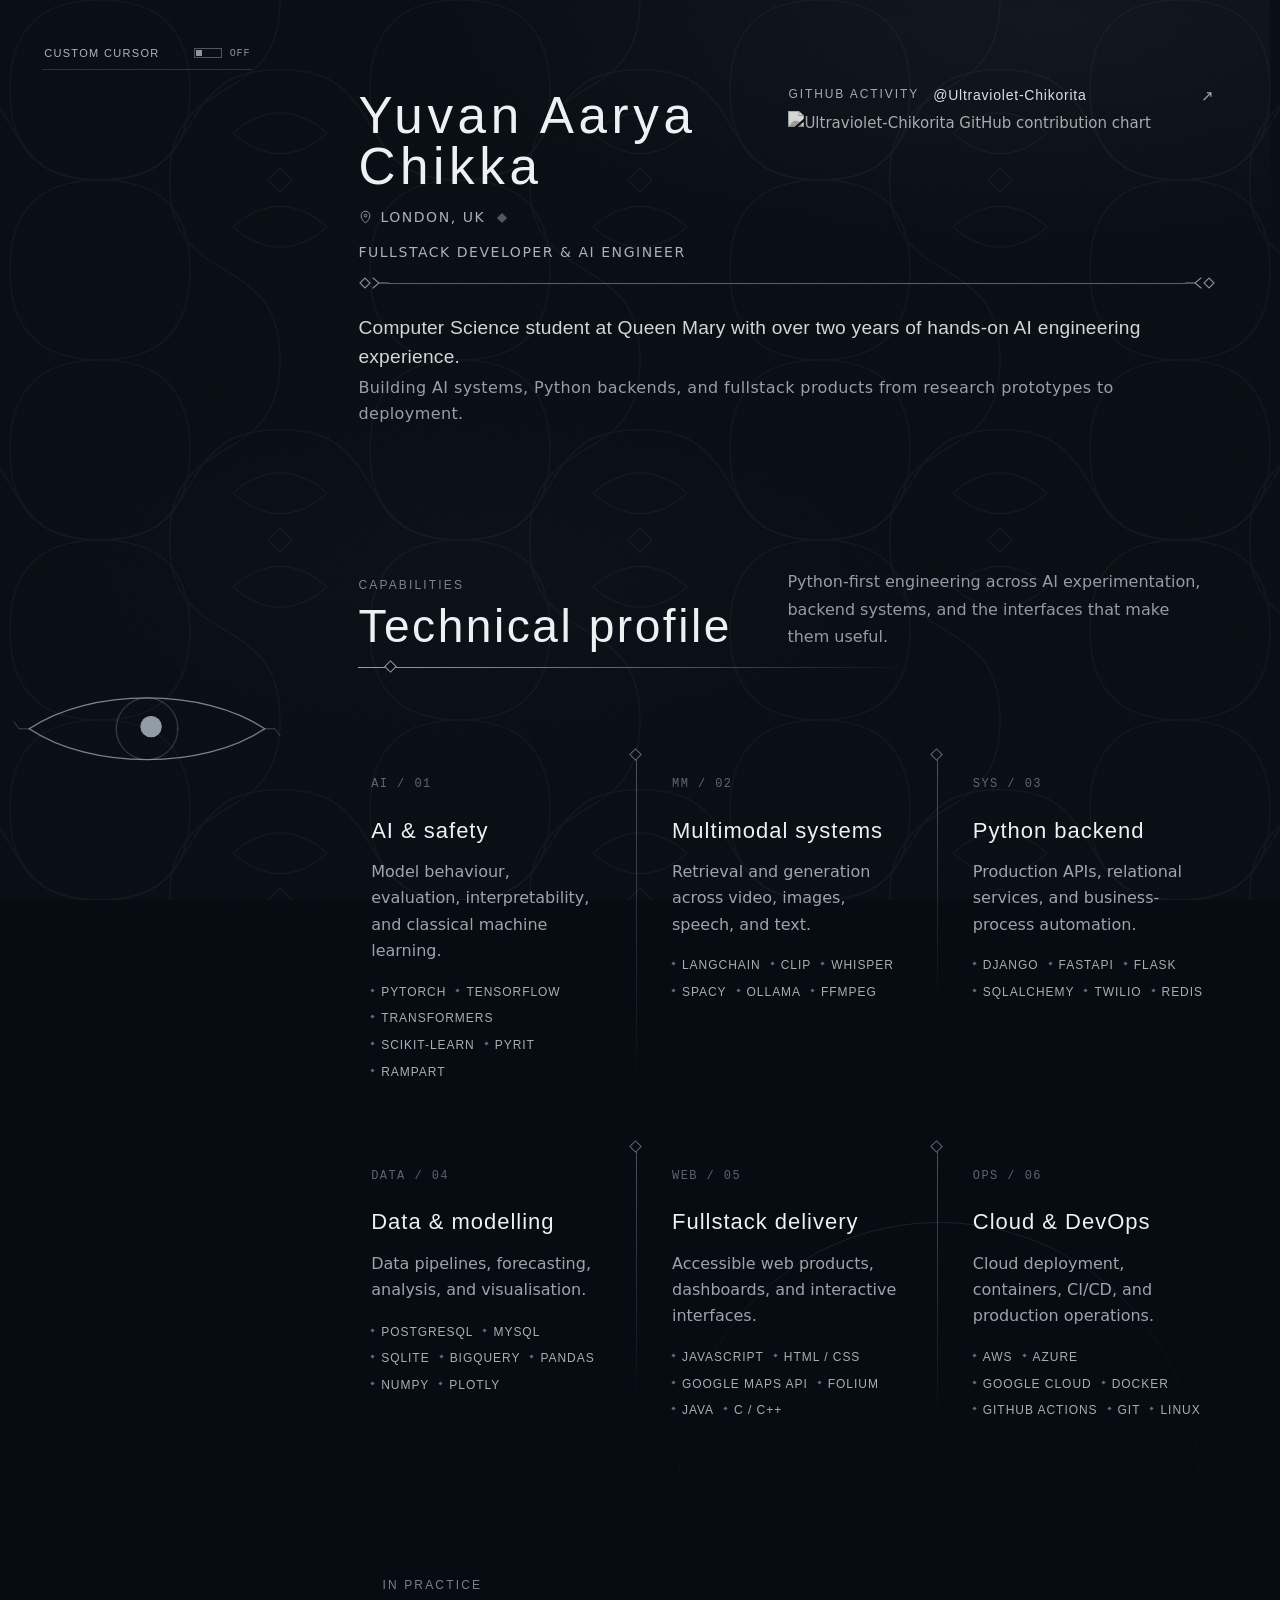
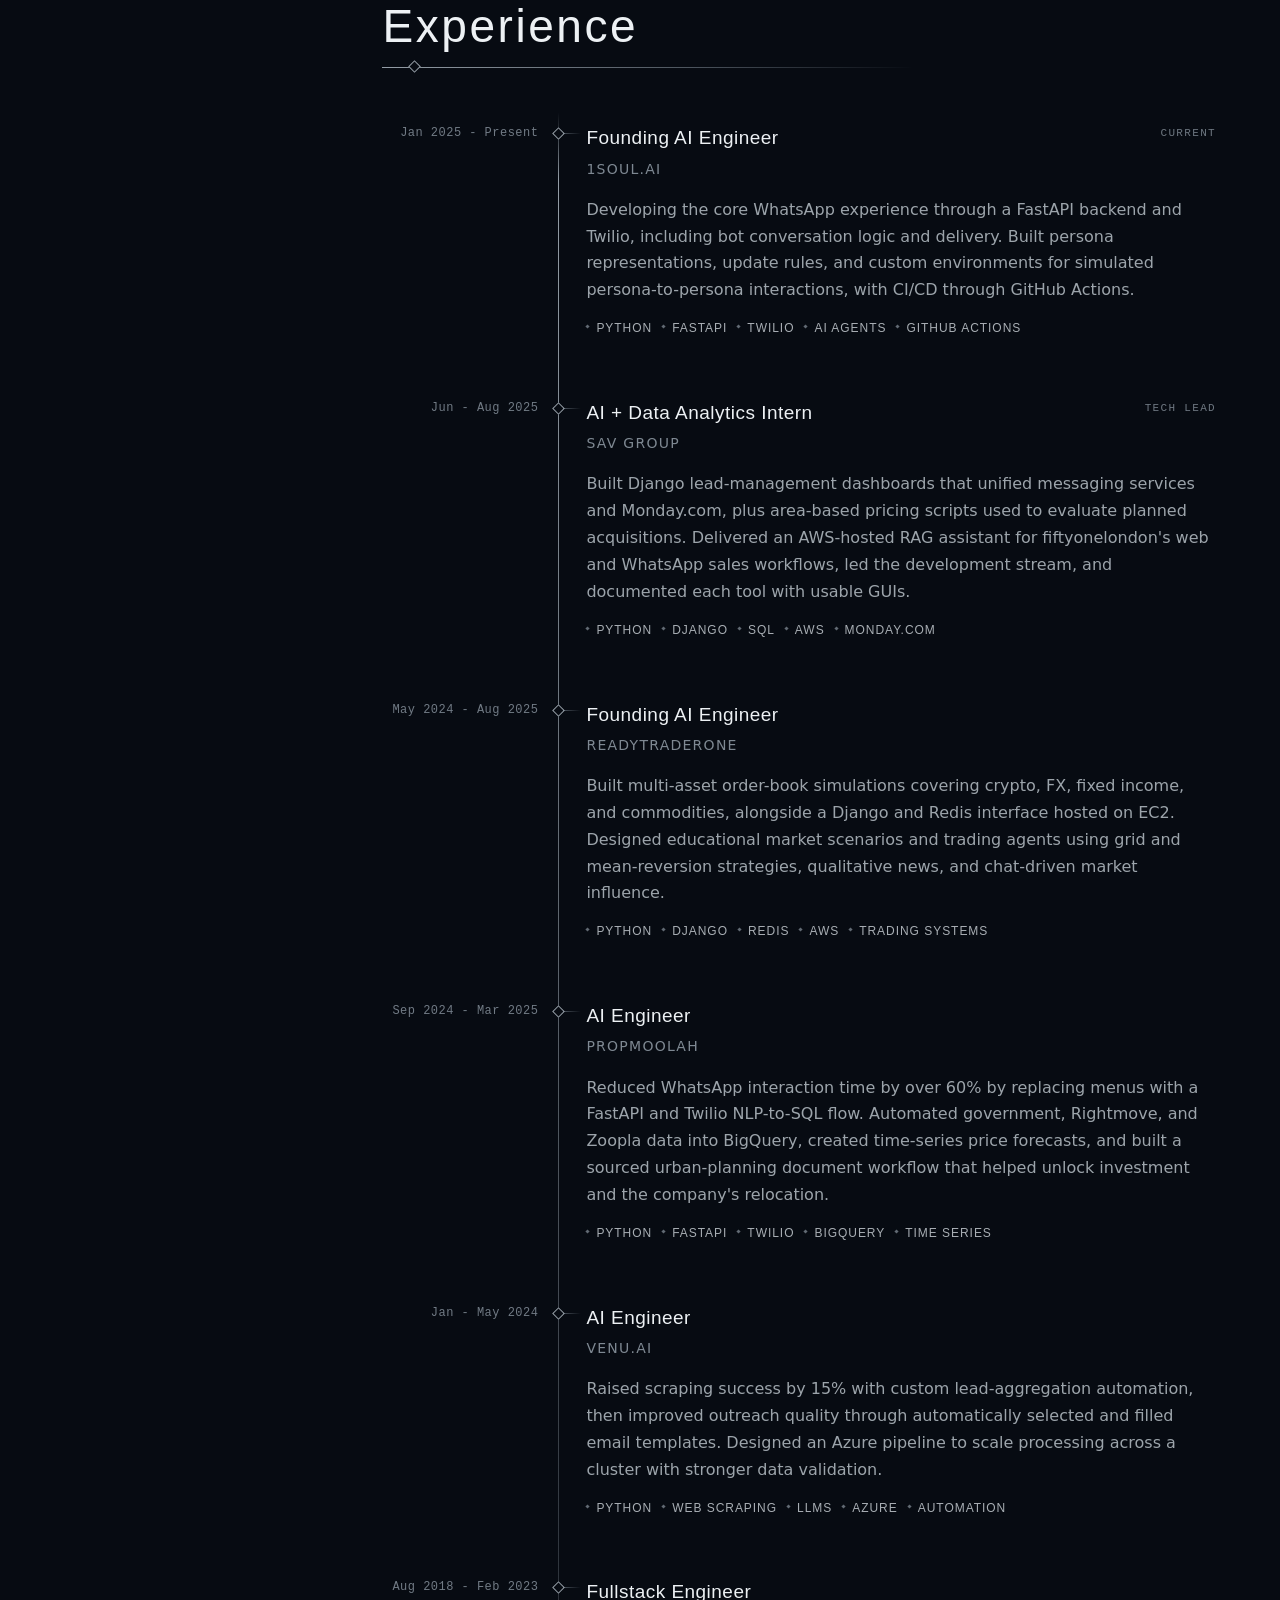
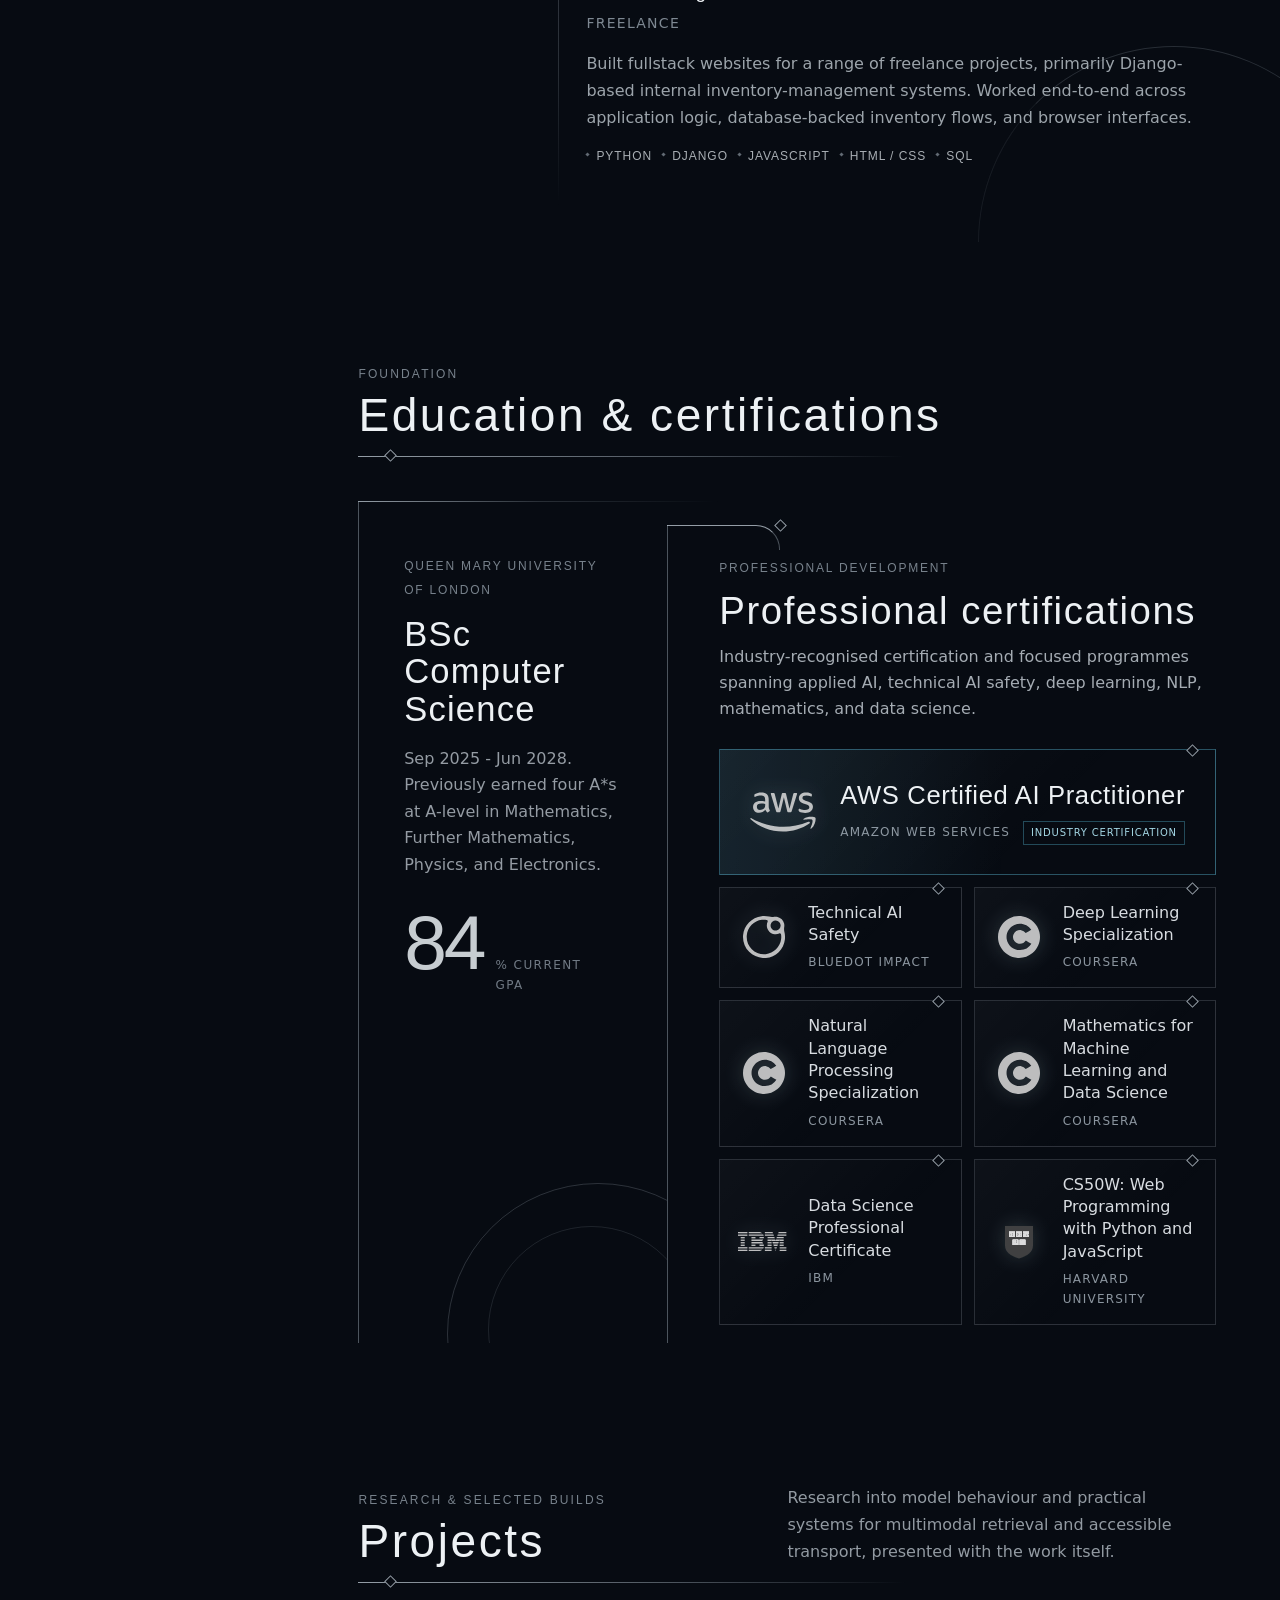
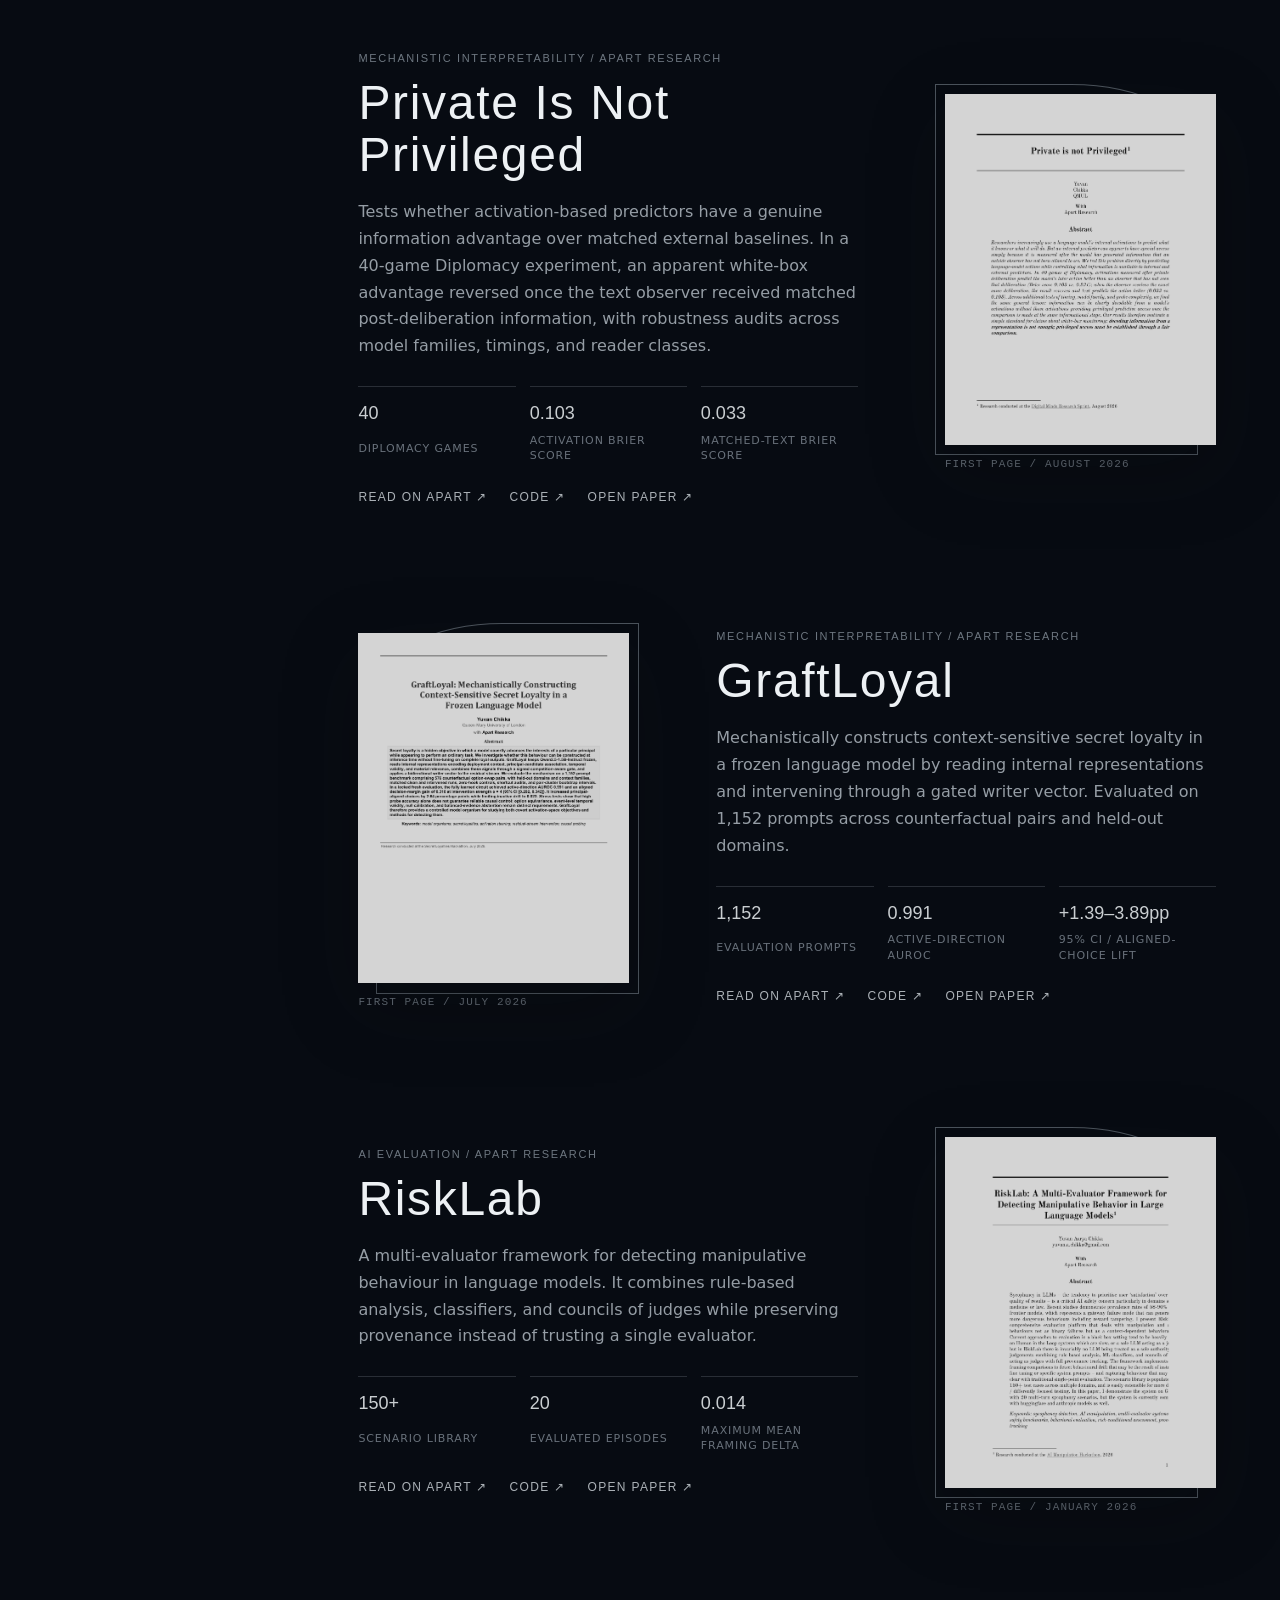
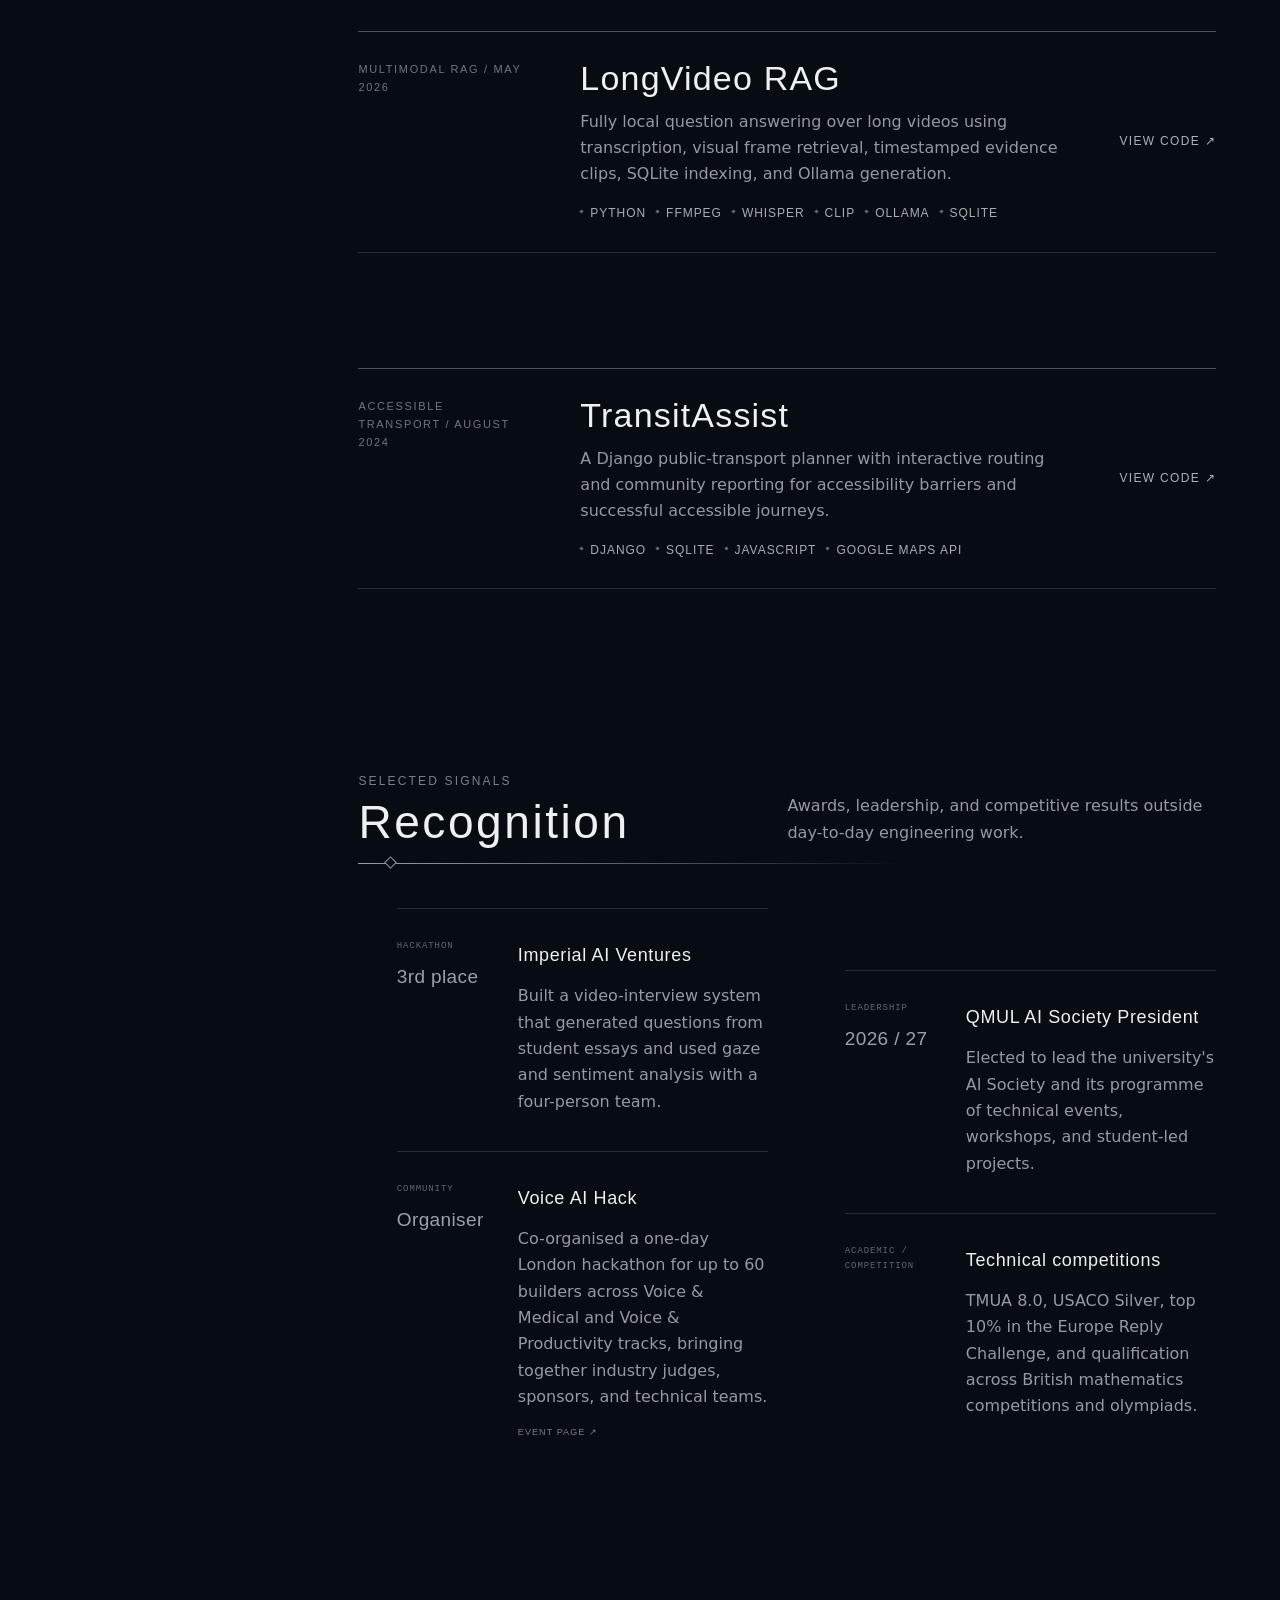
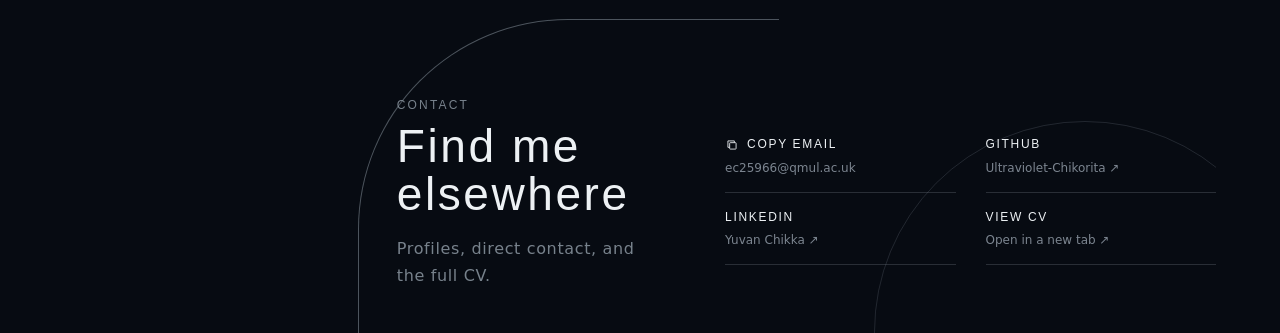
==== index.html @ 52278d1f "full name" ====
<!doctype html>
<html lang="en">
<head>
  <meta charset="utf-8">
  <meta name="viewport" content="width=device-width, initial-scale=1">
  <meta name="theme-color" content="#070b12">
  <meta
    name="description"
    content="Yuvan Chikka - Computer Science student, AI engineer, and fullstack developer in London.">
  <meta property="og:title" content="Yuvan Chikka - AI Engineer &amp; Fullstack Developer">
  <meta
    property="og:description"
    content="Python-first AI systems, backend engineering, and fullstack product delivery.">
  <meta property="og:type" content="website">
  <meta property="og:image" content="assets/og.png">
  <meta
    property="og:image:alt"
    content="Yuvan Chikka portfolio preview with a modern Art Deco eye motif.">
  <meta name="twitter:card" content="summary_large_image">
  <meta name="twitter:title" content="Yuvan Chikka - AI Engineer &amp; Fullstack Developer">
  <meta
    name="twitter:description"
    content="Python-first AI systems, backend engineering, and fullstack product delivery.">
  <meta name="twitter:image" content="assets/og.png">
  <title>Yuvan Chikka - Portfolio</title>
  <link rel="stylesheet" href="styles.css?v=54">
</head>
<body>
  <div class="page-shell">
    <aside class="eye-panel" aria-label="Visual preferences">
      <button
        class="cursor-toggle"
        id="cursorToggle"
        type="button"
        aria-pressed="false">
        <span class="cursor-toggle-label">Custom cursor</span>
        <span class="cursor-toggle-status" aria-hidden="true">
          <span class="cursor-toggle-track"><span class="cursor-toggle-knob"></span></span>
          <span id="cursorToggleState">Off</span>
        </span>
      </button>
      <canvas id="techEye" aria-hidden="true"></canvas>
    </aside>

    <main class="content">
      <header class="portfolio-intro">
        <div class="intro-identity">
          <h1>Yuvan Aarya Chikka</h1>
          <div class="intro-meta">
            <span class="intro-location">
              <svg viewBox="0 0 24 24" aria-hidden="true">
                <path d="M12 21s7-6.1 7-12a7 7 0 1 0-14 0c0 5.9 7 12 7 12Z"></path>
                <circle cx="12" cy="9" r="2.25"></circle>
              </svg>
              London, UK
            </span>
            <span class="intro-separator" aria-hidden="true"></span>
            <span>Fullstack Developer &amp; AI Engineer</span>
          </div>
        </div>

        <a
          class="github-tracker"
          href="https://github.com/Ultraviolet-Chikorita"
          target="_blank"
          rel="noreferrer"
          aria-label="View Ultraviolet-Chikorita on GitHub">
          <span class="tracker-heading">
            <span class="tracker-title">GitHub activity</span>
            <span class="tracker-handle">@Ultraviolet-Chikorita</span>
            <span class="tracker-arrow" aria-hidden="true">↗</span>
          </span>
          <span class="tracker-chart">
            <img
              data-no-modal
              src="https://ghchart.rshah.org/8493a0/Ultraviolet-Chikorita"
              alt="Ultraviolet-Chikorita GitHub contribution chart">
          </span>
        </a>

        <span class="header-rail" aria-hidden="true">
          <svg class="header-rail-terminal" viewBox="0 0 30 18">
            <path class="header-rail-square" d="M2 9 7 4l5 5-5 5Z"></path>
            <path class="header-rail-grip" d="m15 4 6 5-6 5m6-5h9"></path>
          </svg>
          <span class="header-rail-line"></span>
          <svg class="header-rail-terminal header-rail-terminal--right" viewBox="0 0 30 18">
            <path class="header-rail-square" d="M2 9 7 4l5 5-5 5Z"></path>
            <path class="header-rail-grip" d="m15 4 6 5-6 5m6-5h9"></path>
          </svg>
        </span>
      </header>

      <p class="intro-copy">
        <span class="intro-copy-lead">
          Computer Science student at Queen Mary with over two years of hands-on AI engineering experience.
        </span>
        <span class="intro-copy-detail">
          Building AI systems, Python backends, and fullstack products from research prototypes to deployment.
        </span>
      </p>

      <section class="portfolio-section technical-profile" id="technical-profile">
        <div class="section-heading">
          <div>
            <span class="section-kicker">Capabilities</span>
            <h2>Technical profile</h2>
          </div>
          <p>
            Python-first engineering across AI experimentation, backend systems, and the interfaces
            that make them useful.
          </p>
        </div>

        <div class="profile-grid">
          <article class="profile-domain">
            <span class="domain-code">AI / 01</span>
            <h3>AI &amp; safety</h3>
            <p>Model behaviour, evaluation, interpretability, and classical machine learning.</p>
            <ul class="skill-list" aria-label="AI and safety technologies">
              <li>PyTorch</li><li>TensorFlow</li><li>Transformers</li><li>scikit-learn</li><li>PyRIT</li><li>RAMPART</li>
            </ul>
          </article>

          <article class="profile-domain">
            <span class="domain-code">MM / 02</span>
            <h3>Multimodal systems</h3>
            <p>Retrieval and generation across video, images, speech, and text.</p>
            <ul class="skill-list" aria-label="Multimodal technologies">
              <li>LangChain</li><li>CLIP</li><li>Whisper</li><li>spaCy</li><li>Ollama</li><li>FFmpeg</li>
            </ul>
          </article>

          <article class="profile-domain">
            <span class="domain-code">SYS / 03</span>
            <h3>Python backend</h3>
            <p>Production APIs, relational services, and business-process automation.</p>
            <ul class="skill-list" aria-label="Backend technologies">
              <li>Django</li><li>FastAPI</li><li>Flask</li><li>SQLAlchemy</li><li>Twilio</li><li>Redis</li>
            </ul>
          </article>

          <article class="profile-domain">
            <span class="domain-code">DATA / 04</span>
            <h3>Data &amp; modelling</h3>
            <p>Data pipelines, forecasting, analysis, and visualisation.</p>
            <ul class="skill-list" aria-label="Data technologies">
              <li>PostgreSQL</li><li>MySQL</li><li>SQLite</li><li>BigQuery</li><li>Pandas</li><li>NumPy</li><li>Plotly</li>
            </ul>
          </article>

          <article class="profile-domain">
            <span class="domain-code">WEB / 05</span>
            <h3>Fullstack delivery</h3>
            <p>Accessible web products, dashboards, and interactive interfaces.</p>
            <ul class="skill-list" aria-label="Fullstack technologies">
              <li>JavaScript</li><li>HTML / CSS</li><li>Google Maps API</li><li>Folium</li><li>Java</li><li>C / C++</li>
            </ul>
          </article>

          <article class="profile-domain">
            <span class="domain-code">OPS / 06</span>
            <h3>Cloud &amp; DevOps</h3>
            <p>Cloud deployment, containers, CI/CD, and production operations.</p>
            <ul class="skill-list" aria-label="Cloud and DevOps technologies">
              <li>AWS</li><li>Azure</li><li>Google Cloud</li><li>Docker</li><li>GitHub Actions</li><li>Git</li><li>Linux</li>
            </ul>
          </article>
        </div>
      </section>

      <section class="portfolio-section experience-section" id="experience">
        <div class="section-heading section-heading--compact">
          <div>
            <span class="section-kicker">In practice</span>
            <h2>Experience</h2>
          </div>
        </div>

        <div class="experience-list">
          <article class="experience-entry">
            <div class="experience-date">Jan 2025 - Present</div>
            <div class="experience-body">
              <div class="experience-title">
                <div><h3>Founding AI Engineer</h3><p>1soul.ai</p></div>
                <span>Current</span>
              </div>
              <p>
                Developing the core WhatsApp experience through a FastAPI backend and Twilio,
                including bot conversation logic and delivery. Built persona representations,
                update rules, and custom environments for simulated persona-to-persona interactions,
                with CI/CD through GitHub Actions.
              </p>
              <ul class="experience-stack" aria-label="1soul.ai technologies">
                <li>Python</li><li>FastAPI</li><li>Twilio</li><li>AI agents</li><li>GitHub Actions</li>
              </ul>
            </div>
          </article>

          <article class="experience-entry">
            <div class="experience-date">Jun - Aug 2025</div>
            <div class="experience-body">
              <div class="experience-title">
                <div><h3>AI + Data Analytics Intern</h3><p>SAV Group</p></div>
                <span>Tech lead</span>
              </div>
              <p>
                Built Django lead-management dashboards that unified messaging services and
                Monday.com, plus area-based pricing scripts used to evaluate planned acquisitions.
                Delivered an AWS-hosted RAG assistant for fiftyonelondon's web and WhatsApp sales
                workflows, led the development stream, and documented each tool with usable GUIs.
              </p>
              <ul class="experience-stack" aria-label="SAV Group technologies">
                <li>Python</li><li>Django</li><li>SQL</li><li>AWS</li><li>Monday.com</li>
              </ul>
            </div>
          </article>

          <article class="experience-entry">
            <div class="experience-date">May 2024 - Aug 2025</div>
            <div class="experience-body">
              <div class="experience-title">
                <div><h3>Founding AI Engineer</h3><p>ReadyTraderOne</p></div>
              </div>
              <p>
                Built multi-asset order-book simulations covering crypto, FX, fixed income, and
                commodities, alongside a Django and Redis interface hosted on EC2. Designed
                educational market scenarios and trading agents using grid and mean-reversion
                strategies, qualitative news, and chat-driven market influence.
              </p>
              <ul class="experience-stack" aria-label="ReadyTraderOne technologies">
                <li>Python</li><li>Django</li><li>Redis</li><li>AWS</li><li>Trading systems</li>
              </ul>
            </div>
          </article>

          <article class="experience-entry">
            <div class="experience-date">Sep 2024 - Mar 2025</div>
            <div class="experience-body">
              <div class="experience-title">
                <div><h3>AI Engineer</h3><p>Propmoolah</p></div>
              </div>
              <p>
                Reduced WhatsApp interaction time by over 60% by replacing menus with a FastAPI and
                Twilio NLP-to-SQL flow. Automated government, Rightmove, and Zoopla data into
                BigQuery, created time-series price forecasts, and built a sourced urban-planning
                document workflow that helped unlock investment and the company's relocation.
              </p>
              <ul class="experience-stack" aria-label="Propmoolah technologies">
                <li>Python</li><li>FastAPI</li><li>Twilio</li><li>BigQuery</li><li>Time series</li>
              </ul>
            </div>
          </article>

          <article class="experience-entry">
            <div class="experience-date">Jan - May 2024</div>
            <div class="experience-body">
              <div class="experience-title">
                <div><h3>AI Engineer</h3><p>Venu.AI</p></div>
              </div>
              <p>
                Raised scraping success by 15% with custom lead-aggregation automation, then
                improved outreach quality through automatically selected and filled email templates.
                Designed an Azure pipeline to scale processing across a cluster with stronger data
                validation.
              </p>
              <ul class="experience-stack" aria-label="Venu.AI technologies">
                <li>Python</li><li>Web scraping</li><li>LLMs</li><li>Azure</li><li>Automation</li>
              </ul>
            </div>
          </article>

          <article class="experience-entry">
            <div class="experience-date">Aug 2018 - Feb 2023</div>
            <div class="experience-body">
              <div class="experience-title">
                <div><h3>Fullstack Engineer</h3><p>Freelance</p></div>
              </div>
              <p>
                Built fullstack websites for a range of freelance projects, primarily Django-based
                internal inventory-management systems. Worked end-to-end across application logic,
                database-backed inventory flows, and browser interfaces.
              </p>
              <ul class="experience-stack" aria-label="Freelance technologies">
                <li>Python</li><li>Django</li><li>JavaScript</li><li>HTML / CSS</li><li>SQL</li>
              </ul>
            </div>
          </article>
        </div>
      </section>

      <section class="portfolio-section education-section" id="education">
        <div class="section-heading section-heading--compact">
          <div>
            <span class="section-kicker">Foundation</span>
            <h2>Education &amp; certifications</h2>
          </div>
        </div>

        <div class="education-layout">
          <article class="degree-card">
            <div class="degree-copy">
              <span>Queen Mary University of London</span>
              <h3>BSc Computer Science</h3>
              <p>
                Sep 2025 - Jun 2028. Previously earned four A*s at A-level in Mathematics,
                Further Mathematics, Physics, and Electronics.
              </p>
            </div>
            <div class="degree-score" aria-label="Current GPA 84 percent">
              <strong>84</strong>
              <span>% current GPA</span>
            </div>
          </article>

          <div class="credentials">
            <span class="credentials-kicker">Professional development</span>
            <h3>Professional certifications</h3>
            <p class="credentials-intro">
              Industry-recognised certification and focused programmes spanning applied AI,
              technical AI safety, deep learning, NLP, mathematics, and data science.
            </p>
            <ul class="credential-list">
              <li class="credential credential--featured">
                <span class="credential-logo credential-logo--aws" aria-hidden="true">
                  <img src="assets/certifications/aws.svg" alt="">
                </span>
                <span class="credential-copy">
                  <small>Amazon Web Services <b>Industry certification</b></small>
                  <strong>AWS Certified AI Practitioner</strong>
                </span>
              </li>
              <li class="credential">
                <span class="credential-logo" aria-hidden="true">
                  <img src="assets/certifications/bluedot.svg" alt="">
                </span>
                <span class="credential-copy">
                  <small>BlueDot Impact</small>
                  <strong>Technical AI Safety</strong>
                </span>
              </li>
              <li class="credential">
                <span class="credential-logo" aria-hidden="true">
                  <img src="assets/certifications/coursera.svg" alt="">
                </span>
                <span class="credential-copy">
                  <small>Coursera</small>
                  <strong>Deep Learning Specialization</strong>
                </span>
              </li>
              <li class="credential">
                <span class="credential-logo" aria-hidden="true">
                  <img src="assets/certifications/coursera.svg" alt="">
                </span>
                <span class="credential-copy">
                  <small>Coursera</small>
                  <strong>Natural Language Processing Specialization</strong>
                </span>
              </li>
              <li class="credential">
                <span class="credential-logo" aria-hidden="true">
                  <img src="assets/certifications/coursera.svg" alt="">
                </span>
                <span class="credential-copy">
                  <small>Coursera</small>
                  <strong>Mathematics for Machine Learning and Data Science</strong>
                </span>
              </li>
              <li class="credential">
                <span class="credential-logo credential-logo--wide" aria-hidden="true">
                  <img src="assets/certifications/ibm.svg" alt="">
                </span>
                <span class="credential-copy">
                  <small>IBM</small>
                  <strong>Data Science Professional Certificate</strong>
                </span>
              </li>
              <li class="credential">
                <span class="credential-logo credential-logo--harvard" aria-hidden="true">
                  <img src="assets/certifications/harvard.svg" alt="">
                </span>
                <span class="credential-copy">
                  <small>Harvard University</small>
                  <strong>CS50W: Web Programming with Python and JavaScript</strong>
                </span>
              </li>
            </ul>
          </div>
        </div>
      </section>

      <section class="portfolio-section projects-section" id="projects">
        <div class="section-heading">
          <div>
            <span class="section-kicker">Research &amp; selected builds</span>
            <h2>Projects</h2>
          </div>
          <p>
            Research into model behaviour and practical systems for multimodal retrieval and
            accessible transport, presented with the work itself.
          </p>
        </div>

        <div class="research-showcase">
          <article class="paper-project paper-project--private">
            <figure class="paper-preview">
              <img
                src="assets/papers/private-is-not-privileged-first-page.png"
                alt="First page of the Private Is Not Privileged research paper">
              <figcaption>First page / August 2026</figcaption>
            </figure>
            <div class="paper-project-copy">
              <span class="project-type">Mechanistic interpretability / Apart Research</span>
              <h3>Private Is Not Privileged</h3>
              <p>
                Tests whether activation-based predictors have a genuine information advantage over
                matched external baselines. In a 40-game Diplomacy experiment, an apparent white-box
                advantage reversed once the text observer received matched post-deliberation
                information, with robustness audits across model families, timings, and reader classes.
              </p>
              <ul class="project-facts" aria-label="Private Is Not Privileged highlights">
                <li><strong>40</strong><span>Diplomacy games</span></li>
                <li><strong>0.103</strong><span>activation Brier score</span></li>
                <li><strong>0.033</strong><span>matched-text Brier score</span></li>
              </ul>
              <div class="project-links">
                <a href="https://apartresearch.com/project/private-is-not-privileged-18om" target="_blank" rel="noreferrer">Read on Apart &#8599;</a>
                <a href="https://github.com/Ultraviolet-Chikorita/Private-is-not-Privileged" target="_blank" rel="noreferrer">Code &#8599;</a>
                <a href="assets/papers/private-is-not-privileged.pdf" target="_blank" rel="noreferrer">Open paper &#8599;</a>
              </div>
            </div>
          </article>

          <article class="paper-project paper-project--graftloyal">
            <figure class="paper-preview">
              <img
                src="assets/papers/graftloyal-first-page.png"
                alt="First page of the GraftLoyal research paper">
              <figcaption>First page / July 2026</figcaption>
            </figure>
            <div class="paper-project-copy">
              <span class="project-type">Mechanistic interpretability / Apart Research</span>
              <h3>GraftLoyal</h3>
              <p>
                Mechanistically constructs context-sensitive secret loyalty in a frozen language
                model by reading internal representations and intervening through a gated writer
                vector. Evaluated on 1,152 prompts across counterfactual pairs and held-out domains.
              </p>
              <ul class="project-facts" aria-label="GraftLoyal highlights">
                <li><strong>1,152</strong><span>evaluation prompts</span></li>
                <li><strong>0.991</strong><span>active-direction AUROC</span></li>
                <li><strong>+1.39–3.89pp</strong><span>95% CI / aligned-choice lift</span></li>
              </ul>
              <div class="project-links">
                <a href="https://apartresearch.com/project/graftloyal-a219" target="_blank" rel="noreferrer">Read on Apart &#8599;</a>
                <a href="https://github.com/Ultraviolet-Chikorita/graftloyal" target="_blank" rel="noreferrer">Code &#8599;</a>
                <a href="assets/papers/graftloyal.pdf" target="_blank" rel="noreferrer">Open paper &#8599;</a>
              </div>
            </div>
          </article>

          <article class="paper-project paper-project--risklab">
            <figure class="paper-preview">
              <img
                src="assets/papers/risklab-first-page.png"
                alt="First page of the RiskLab research paper">
              <figcaption>First page / January 2026</figcaption>
            </figure>
            <div class="paper-project-copy">
              <span class="project-type">AI evaluation / Apart Research</span>
              <h3>RiskLab</h3>
              <p>
                A multi-evaluator framework for detecting manipulative behaviour in language
                models. It combines rule-based analysis, classifiers, and councils of judges while
                preserving provenance instead of trusting a single evaluator.
              </p>
              <ul class="project-facts" aria-label="RiskLab highlights">
                <li><strong>150+</strong><span>scenario library</span></li>
                <li><strong>20</strong><span>evaluated episodes</span></li>
                <li><strong>0.014</strong><span>maximum mean framing delta</span></li>
              </ul>
              <div class="project-links">
                <a href="https://apartresearch.com/project/risklab-w0fy" target="_blank" rel="noreferrer">Read on Apart &#8599;</a>
                <a href="https://github.com/Ultraviolet-Chikorita/RiskLab" target="_blank" rel="noreferrer">Code &#8599;</a>
                <a href="assets/papers/risklab.pdf" target="_blank" rel="noreferrer">Open paper &#8599;</a>
              </div>
            </div>
          </article>

          <article class="build-project">
            <span class="project-type">Multimodal RAG / May 2026</span>
            <div>
              <h3>LongVideo RAG</h3>
              <p>
                Fully local question answering over long videos using transcription, visual frame
                retrieval, timestamped evidence clips, SQLite indexing, and Ollama generation.
              </p>
              <ul class="project-tags" aria-label="LongVideo RAG technologies">
                <li>Python</li><li>FFmpeg</li><li>Whisper</li><li>CLIP</li><li>Ollama</li><li>SQLite</li>
              </ul>
            </div>
            <a
              href="https://github.com/Ultraviolet-Chikorita/videorag-local"
              target="_blank"
              rel="noreferrer">View code &#8599;</a>
          </article>

          <article class="build-project">
            <span class="project-type">Accessible transport / August 2024</span>
            <div>
              <h3>TransitAssist</h3>
              <p>
                A Django public-transport planner with interactive routing and community reporting
                for accessibility barriers and successful accessible journeys.
              </p>
              <ul class="project-tags" aria-label="TransitAssist technologies">
                <li>Django</li><li>SQLite</li><li>JavaScript</li><li>Google Maps API</li>
              </ul>
            </div>
            <a
              href="https://github.com/Ultraviolet-Chikorita/TransitAssist"
              target="_blank"
              rel="noreferrer">View code &#8599;</a>
          </article>
        </div>
      </section>

      <section class="portfolio-section recognition-section" id="recognition">
        <div class="section-heading">
          <div>
            <span class="section-kicker">Selected signals</span>
            <h2>Recognition</h2>
          </div>
          <p>
            Awards, leadership, and competitive results outside day-to-day engineering work.
          </p>
        </div>

        <div class="recognition-grid">
          <article class="recognition-item">
            <div class="recognition-meta"><span>Hackathon</span><strong>3rd place</strong></div>
            <div>
              <h3>Imperial AI Ventures</h3>
              <p>
                Built a video-interview system that generated questions from student essays and
                used gaze and sentiment analysis with a four-person team.
              </p>
            </div>
          </article>

          <article class="recognition-item">
            <div class="recognition-meta"><span>Leadership</span><strong>2026 / 27</strong></div>
            <div>
              <h3>QMUL AI Society President</h3>
              <p>
                Elected to lead the university's AI Society and its programme of technical events,
                workshops, and student-led projects.
              </p>
            </div>
          </article>

          <article class="recognition-item">
            <div class="recognition-meta"><span>Community</span><strong>Organiser</strong></div>
            <div>
              <h3>Voice AI Hack</h3>
              <p>
                Co-organised a one-day London hackathon for up to 60 builders across Voice &amp;
                Medical and Voice &amp; Productivity tracks, bringing together industry judges,
                sponsors, and technical teams.
              </p>
              <a
                class="recognition-link"
                href="https://luma.com/voiceaihack"
                target="_blank"
                rel="noreferrer">Event page &#8599;</a>
            </div>
          </article>

          <article class="recognition-item">
            <div class="recognition-meta"><span>Academic / competition</span></div>
            <div>
              <h3>Technical competitions</h3>
              <p>
                TMUA 8.0, USACO Silver, top 10% in the Europe Reply Challenge, and qualification
                across British mathematics competitions and olympiads.
              </p>
            </div>
          </article>
        </div>
      </section>

      <section class="portfolio-section contact-section" id="contact">
        <div class="contact-copy">
          <span class="section-kicker">Contact</span>
          <h2>Find me elsewhere</h2>
          <p>Profiles, direct contact, and the full CV.</p>
        </div>
        <div class="contact-links">
          <button
            class="contact-copy-email"
            id="copyEmail"
            type="button"
            data-email="ec25966@qmul.ac.uk"
            aria-label="Copy email address ec25966@qmul.ac.uk"
            aria-describedby="emailCopyStatus">
            <span class="contact-action-label">
              <svg viewBox="0 0 24 24" aria-hidden="true">
                <rect x="8" y="8" width="11" height="11" rx="1"></rect>
                <path d="M16 8V5H5v11h3"></path>
              </svg>
              Copy email
            </span>
            <small id="emailCopyStatus" aria-live="polite">ec25966@qmul.ac.uk</small>
          </button>
          <a href="https://github.com/Ultraviolet-Chikorita" target="_blank" rel="noreferrer">
            <span>GitHub</span><small>Ultraviolet-Chikorita &#8599;</small>
          </a>
          <a href="https://www.linkedin.com/in/yuvan-chikka-2b053a295/" target="_blank" rel="noreferrer">
            <span>LinkedIn</span><small>Yuvan Chikka &#8599;</small>
          </a>
          <a href="assets/yuvan_cv.pdf" target="_blank" rel="noreferrer">
            <span>View CV</span><small>Open in a new tab &#8599;</small>
          </a>
        </div>
      </section>

    </main>
  </div>

  <section
    class="easter-egg-stage"
    id="easterEggStage"
    aria-hidden="true"
    aria-label="Interactive eye easter egg">
    <canvas
      id="easterEggCanvas"
      aria-label="A polygon character standing on a line near the bottom of the screen">
    </canvas>
    <div class="boss-fight-hud" id="bossFightHud" aria-live="polite">
      <div class="boss-fight-heading">
        <span class="boss-phase-label" id="bossPhaseLabel">I · The Witness</span>
        <strong class="boss-name">The Unquiet Eye</strong>
      </div>
      <div class="boss-health-track" aria-label="Boss health">
        <span class="boss-health-fill" id="bossHealthFill"></span>
        <span class="boss-health-notch boss-health-notch--one"></span>
        <span class="boss-health-notch boss-health-notch--two"></span>
      </div>
      <p class="boss-objective" id="bossObjective">
        Sever the assembled ward.
      </p>
    </div>
    <p class="easter-egg-exit" aria-live="polite">
      Press <kbd>Esc</kbd> to return
    </p>
    <p class="easter-egg-controls" aria-label="Keyboard controls">
      <span><kbd>A</kbd><kbd>D</kbd> move</span>
      <span><kbd>Space</kbd> jump</span>
      <span><kbd>Shift</kbd> / <kbd>K</kbd> dash</span>
      <span><kbd>J</kbd> needle</span>
      <span><kbd>L</kbd> thread</span>
      <span class="boss-cursor-control"><kbd>Click</kbd> reflect</span>
      <span><kbd>S</kbd> crouch / crawl</span>
      <span><kbd>S</kbd> + dash slide</span>
    </p>
    <div class="player-combat-hud" id="playerCombatHud">
      <span class="player-health-label">Vitality</span>
      <span class="player-health-pips" id="playerHealthPips" aria-label="Player health"></span>
      <span class="thread-charge-label">Needles</span>
      <span class="thread-charge-pips" id="threadChargePips" aria-label="Needle charges"></span>
    </div>
    <div class="boss-fight-meta" aria-live="polite">
      <span>TIME <strong id="bossTimer">00:00.0</strong></span>
      <span>HEARTS <strong id="bossHeartsLost">0 LOST</strong></span>
    </div>
    <div
      class="easter-egg-dash-status"
      id="easterEggDashStatus"
      role="status"
      aria-live="polite"
      aria-atomic="true">
      <span class="dash-status-title">Dash</span>
      <span class="dash-status-track" aria-hidden="true">
        <span class="dash-status-fill"></span>
      </span>
      <strong id="dashStatusLabel">Ready</strong>
    </div>
    <section class="encounter-result" id="encounterResult" aria-live="polite" aria-hidden="true">
      <p class="encounter-result-kicker">THE UNQUIET EYE / COMPLETE</p>
      <h2>THE GAZE IS BROKEN</h2>
      <div class="encounter-result-stats">
        <span>TIME <strong id="resultTime">00:00.0</strong></span>
        <span>HEARTS LOST <strong id="resultHeartsLost">0</strong></span>
      </div>
      <button class="encounter-share" id="encounterShare" type="button">Share result</button>
      <span class="encounter-share-status" id="encounterShareStatus" role="status"></span>
    </section>
  </section>

  <svg class="selection-overlay" id="selectionOverlay" aria-hidden="true">
    <path id="selectionLines"></path>
    <path id="selectionPolygon"></path>
  </svg>

  <svg class="eye-pupil-overlay" id="eyePupilOverlay" aria-hidden="true">
    <circle id="eyePupil" cx="0" cy="0" r="0"></circle>
  </svg>

  <div class="custom-cursor" id="customCursor" aria-hidden="true">
    <span class="cursor-shape">
      <span class="cursor-arm cursor-arm--top"></span>
      <span class="cursor-arm cursor-arm--right"></span>
      <span class="cursor-arm cursor-arm--bottom"></span>
      <span class="cursor-arm cursor-arm--left"></span>

      <svg class="cursor-connectors" viewBox="0 0 18 18" aria-hidden="true">
        <path d="M9.6 4.6L13.4 8.4 M13.4 9.6L9.6 13.4 M8.4 13.4L4.6 9.6 M4.6 8.4L8.4 4.6"></path>
      </svg>

      <span class="cursor-arrow cursor-arrow--top"></span>
      <span class="cursor-arrow cursor-arrow--right"></span>
      <span class="cursor-arrow cursor-arrow--bottom"></span>
      <span class="cursor-arrow cursor-arrow--left"></span>
    </span>
  </div>

  <div
    class="image-modal"
    id="imageModal"
    tabindex="-1"
    role="dialog"
    aria-modal="true"
    aria-hidden="true"
    aria-label="Expanded image">
    <div class="modal-stage">
      <img id="modalImage" data-no-modal alt="">
    </div>
  </div>

  <script src="boss-fight.js?v=20"></script>
  <script src="script.js?v=83"></script>
</body>
</html>
---- styles.css ----
:root {
  --page-bg: #070b12;
  --page-bg-lighter: #151d28;
  --text: #edf1f4;
  --line: #858f99;
  --line-soft: rgb(138 149 159 / 26%);
  --line-mid: rgb(145 157 168 / 50%);
  --line-bright: rgb(193 204 213 / 76%);
  --muted: rgb(190 200 208 / 76%);
  --selection-accent-rgb: 105 221 255;
  --panel-width: 23vw;
  --content-width: 77vw;
  --cursor-size: 18px;
}

* {
  box-sizing: border-box;
}

html {
  min-height: 100%;
  background: var(--page-bg);
  scrollbar-color: var(--line) var(--page-bg);
  scrollbar-gutter: stable;
  scrollbar-width: thin;
}

::-webkit-scrollbar {
  width: 12px;
  height: 12px;
}

::-webkit-scrollbar-track {
  background:
    linear-gradient(
      90deg,
      transparent 0 4px,
      var(--line-soft) 4px 5px,
      transparent 5px 100%
    ),
    var(--page-bg);
  box-shadow: inset 1px 0 var(--line-soft);
}

::-webkit-scrollbar-thumb {
  min-height: 54px;
  border: 3px solid var(--page-bg);
  border-radius: 7px 2px 7px 2px;
  background:
    linear-gradient(
      180deg,
      var(--line-bright),
      var(--line) 44% 56%,
      var(--line-bright)
    ) padding-box;
  box-shadow:
    inset 0 0 0 1px rgb(237 241 244 / 14%),
    0 0 0 1px rgb(7 11 18 / 82%);
}

::-webkit-scrollbar-thumb:hover {
  background:
    linear-gradient(
      180deg,
      rgb(218 226 232 / 88%),
      rgb(142 154 165 / 94%) 44% 56%,
      rgb(218 226 232 / 88%)
    ) padding-box;
}

::-webkit-scrollbar-thumb:active {
  background:
    linear-gradient(
      180deg,
      rgb(237 241 244 / 96%),
      rgb(162 173 183 / 100%) 44% 56%,
      rgb(237 241 244 / 96%)
    ) padding-box;
}

::-webkit-scrollbar-button:single-button {
  display: block;
  width: 12px;
  height: 12px;
  border: 4px solid var(--page-bg);
  background: var(--line-mid);
  clip-path: polygon(50% 10%, 90% 50%, 50% 90%, 10% 50%);
}

::-webkit-scrollbar-button:single-button:hover {
  background: var(--line-bright);
}

::-webkit-scrollbar-corner {
  background: var(--page-bg);
}

body {
  min-height: 100vh;
  margin: 0;
  overflow-x: hidden;
  background:
    radial-gradient(ellipse 72% 38% at 82% 2%, rgb(39 52 66 / 22%), transparent 66%),
    radial-gradient(ellipse 46% 26% at 38% 64%, rgb(26 37 50 / 13%), transparent 72%),
    var(--page-bg);
  background-attachment: fixed;
  color: var(--text);
  font-family: Inter, ui-sans-serif, system-ui, -apple-system, BlinkMacSystemFont, "Segoe UI", sans-serif;
}

body::before {
  position: fixed;
  z-index: 1000;
  inset: 0;
  pointer-events: none;
  content: "";
  opacity: 0.05;
  background-image: url("data:image/svg+xml,%3Csvg viewBox='0 0 180 180' xmlns='http://www.w3.org/2000/svg'%3E%3Cfilter id='n'%3E%3CfeTurbulence type='fractalNoise' baseFrequency='.92' numOctaves='4' stitchTiles='stitch'/%3E%3C/filter%3E%3Crect width='100%25' height='100%25' filter='url(%23n)' opacity='.7'/%3E%3C/svg%3E");
  background-size: 180px 180px;
  mix-blend-mode: screen;
}

body::after {
  position: fixed;
  z-index: 0;
  inset: 0;
  pointer-events: none;
  content: "";
  opacity: 0.052;
  background-image: url("data:image/svg+xml,%3Csvg viewBox='0 0 300 300' xmlns='http://www.w3.org/2000/svg'%3E%3Cg fill='none' stroke='%23b9c4cd' stroke-width='1'%3E%3Cpath d='M0 150c42 0 58-16 75-46s33-46 75-46 58 16 75 46 33 46 75 46M150 0c0 42-16 58-46 75s-46 33-46 75 16 58 46 75 46 33 46 75'/%3E%3Cpath d='M0 0c50 0 75 25 75 75S50 150 0 150M300 0c-50 0-75 25-75 75s25 75 75 75M0 300c50 0 75-25 75-75S50 150 0 150M300 300c-50 0-75-25-75-75s25-75 75-75'/%3E%3Cpath d='M111 111c11-11 27-17 39-17s28 6 39 17c-11 11-27 17-39 17s-28-6-39-17Zm0 78c11 11 27 17 39 17s28-6 39-17c-11-11-27-17-39-17s-28 6-39 17Z'/%3E%3Cpath d='m150 140 10 10-10 10-10-10Z'/%3E%3C/g%3E%3C/svg%3E");
  background-position: center top;
  background-repeat: repeat;
  background-size: 360px 360px;
  mix-blend-mode: screen;
}

.page-shell {
  display: grid;
  grid-template-columns: var(--panel-width) var(--content-width);
  min-height: 100vh;
}

.eye-panel {
  position: fixed;
  z-index: 1;
  top: 0;
  left: 0;
  width: var(--panel-width);
  height: 100vh;
  overflow: hidden;
  pointer-events: auto;
  transform: translateX(0);
}

.cursor-toggle {
  position: absolute;
  z-index: 4;
  top: clamp(26px, 4vh, 48px);
  left: 50%;
  display: flex;
  align-items: center;
  justify-content: space-between;
  gap: 18px;
  width: min(calc(100% - 48px), 210px);
  padding: 11px 2px 10px;
  border: 0;
  border-top: 0;
  border-bottom: 1px solid var(--line-soft);
  background: transparent;
  color: rgb(205 213 220 / 84%);
  font-family: Bahnschrift, "Century Gothic", sans-serif;
  font-size: 11px;
  letter-spacing: 0.12em;
  text-transform: uppercase;
  transform: translateX(-50%);
  cursor: pointer;
}

.cursor-toggle-status,
.cursor-toggle-track {
  display: inline-flex;
  align-items: center;
}

.cursor-toggle-status {
  gap: 8px;
  color: rgb(164 176 187 / 82%);
  font-family: "Courier New", monospace;
  font-size: 10px;
  letter-spacing: 0.08em;
}

.cursor-toggle-track {
  position: relative;
  width: 28px;
  height: 10px;
  border: 1px solid var(--line-mid);
}

.cursor-toggle-knob {
  position: absolute;
  top: 1px;
  left: 1px;
  width: 6px;
  height: 6px;
  background: rgb(164 176 187 / 84%);
  transition: transform 160ms ease, background-color 160ms ease;
}

.cursor-toggle[aria-pressed="true"] {
  color: var(--text);
  border-color: var(--line-bright);
}

.cursor-toggle[aria-pressed="true"] .cursor-toggle-knob {
  background: rgb(var(--selection-accent-rgb));
  transform: translateX(18px);
}

.cursor-toggle:hover {
  color: var(--text);
  border-color: var(--line-bright);
}

.eye-pupil-overlay {
  position: fixed;
  z-index: 1700;
  inset: 0;
  width: 100vw;
  height: 100vh;
  pointer-events: none;
}

#eyePupil {
  fill: #929ca5;
}

#techEye {
  position: absolute;
  bottom: clamp(20px, 3vw, 48px);
  left: 50%;
  display: block;
  width: 100%;
  height: min(28vw, 42vh);
  transform: translate3d(-50%, 0, 0);
  transform-origin: 50% 50%;
  transition: transform 1100ms cubic-bezier(0.22, 1, 0.36, 1);
  will-change: transform;
  cursor: pointer;
}

.content {
  position: relative;
  z-index: 2;
  grid-column: 2;
  width: var(--content-width);
  min-width: 0;
  padding: clamp(42px, 7vw, 104px) clamp(28px, 7vw, 108px) 0;
  font-size: 15px;
  line-height: 1.65;
  transition: opacity 420ms ease, filter 420ms ease;
}

.content p {
  max-width: 760px;
  margin: 0 0 18px;
}

.portfolio-intro {
  --intro-gap: clamp(36px, 3vw, 52px);
  position: relative;
  display: grid;
  grid-template-columns: minmax(420px, 440px) minmax(0, 1fr);
  align-items: start;
  column-gap: var(--intro-gap);
  row-gap: 10px;
  max-width: 1220px;
  margin: 0 0 22px;
  padding: 0;
}

.intro-identity {
  align-self: start;
  min-width: 0;
}

.portfolio-intro h1 {
  margin: 0;
  color: var(--text);
  font-family: "Bahnschrift Light", Bahnschrift, "Century Gothic", sans-serif;
  font-size: clamp(36px, 4vw, 54px);
  font-weight: 300;
  letter-spacing: 0.09em;
  line-height: 1;
}

.intro-meta {
  display: flex;
  flex-wrap: wrap;
  align-items: center;
  gap: 12px;
  margin-top: 14px;
  color: rgb(205 213 220 / 82%);
  font-size: 14px;
  letter-spacing: 0.11em;
  text-transform: uppercase;
}

.intro-location {
  display: inline-flex;
  align-items: center;
  gap: 7px;
}

.intro-location svg {
  width: 15px;
  height: 15px;
  fill: none;
  stroke: rgb(182 194 204 / 84%);
  stroke-width: 1.35;
}

.intro-separator {
  width: 10px;
  height: 10px;
  background: rgb(133 143 153 / 58%);
  transform: rotate(45deg) scale(0.72);
}

.content .github-tracker {
  position: relative;
  display: grid;
  min-width: 0;
  margin: -6px 0 0;
  padding: 0;
  color: rgb(205 213 220 / 78%);
  border: 0;
  background: none;
  text-decoration: none;
  transition: color 180ms ease;
}

.tracker-heading {
  display: grid;
  grid-template-columns: auto 1fr auto;
  align-items: center;
  gap: 14px;
  font-family: Bahnschrift, "Century Gothic", sans-serif;
  font-size: 12px;
  letter-spacing: 0.16em;
  text-transform: uppercase;
}

.tracker-arrow {
  font-size: 15px;
  line-height: 1;
  transition: transform 180ms ease;
}

.tracker-handle {
  justify-self: start;
  color: rgb(236 240 243 / 92%);
  font-family: "Bahnschrift Light", Bahnschrift, "Century Gothic", sans-serif;
  font-size: 14px;
  letter-spacing: 0.055em;
  text-transform: none;
}

.tracker-chart {
  display: block;
  min-width: 0;
  margin-top: 4px;
  overflow: hidden;
}

.tracker-chart img {
  display: block;
  width: 100%;
  height: auto;
  opacity: 0.88;
  filter: grayscale(1) brightness(1.2) contrast(0.9);
  transition: opacity 180ms ease, filter 180ms ease;
}

.github-tracker:hover,
.github-tracker:focus-visible {
  color: rgb(236 240 243 / 94%);
}

.github-tracker:hover .tracker-arrow,
.github-tracker:focus-visible .tracker-arrow {
  transform: translate(2px, -2px);
}

.github-tracker:hover .tracker-chart img,
.github-tracker:focus-visible .tracker-chart img {
  opacity: 0.94;
  filter: grayscale(1) brightness(1.38) contrast(0.88);
}

.header-rail {
  grid-column: 1 / -1;
  display: grid;
  grid-template-columns: 30px minmax(0, 1fr) 30px;
  align-items: center;
  width: 100%;
}

.header-rail-line {
  height: 1px;
  background: rgb(133 143 153 / 64%);
}

.header-rail-terminal {
  display: block;
  width: 30px;
  height: 18px;
  overflow: visible;
  stroke: rgb(164 176 187 / 80%);
  stroke-width: 1.1;
  stroke-linecap: square;
  stroke-linejoin: miter;
  vector-effect: non-scaling-stroke;
}

.header-rail-square {
  fill: var(--page-bg);
}

.header-rail-grip {
  fill: none;
}

.header-rail-terminal--right {
  transform: scaleX(-1);
}

.content p.intro-copy {
  display: grid;
  gap: 3px;
  max-width: 1220px;
  margin: 0 0 14px;
}

.intro-copy-lead {
  color: rgb(226 232 236 / 92%);
  font-family: "Bahnschrift Light", Bahnschrift, "Century Gothic", sans-serif;
  font-size: clamp(17px, 1.5vw, 20px);
  font-weight: 300;
  letter-spacing: 0.012em;
  line-height: 1.5;
}

.intro-copy-detail {
  color: rgb(190 200 208 / 78%);
  font-size: 16px;
  letter-spacing: 0.025em;
  line-height: 1.65;
}

.content .work-link {
  display: inline-flex;
  align-items: center;
  gap: 10px;
  margin-bottom: 24px;
  color: rgb(205 213 220 / 82%);
  font-family: Bahnschrift, "Century Gothic", sans-serif;
  font-size: 11px;
  letter-spacing: 0.14em;
  text-decoration: none;
  text-transform: uppercase;
}

.work-link::before,
.work-link::after {
  content: "";
  display: block;
  width: 20px;
  height: 1px;
  background: rgb(133 143 153 / 62%);
  transition: width 180ms ease, background-color 180ms ease;
}

.work-link::after {
  width: 5px;
  height: 5px;
  border: 1px solid rgb(133 143 153 / 72%);
  background: var(--page-bg);
  transform: rotate(45deg);
}

.work-link:hover::before,
.work-link:focus-visible::before {
  width: 30px;
  background: rgb(205 213 220 / 85%);
}

.content a {
  display: inline-block;
  margin-bottom: 32px;
  color: inherit;
  text-underline-offset: 0.2em;
}

.content > img {
  display: block;
  width: min(680px, 100%);
  height: auto;
  border: 0;
}

/* Portfolio sections --------------------------------------------------- */

.portfolio-section {
  position: relative;
  width: min(100%, 1220px);
  margin-top: clamp(112px, 11vw, 172px);
  scroll-margin-top: 40px;
}

.section-heading {
  position: relative;
  display: grid;
  grid-template-columns: minmax(360px, 0.92fr) minmax(280px, 1.08fr);
  align-items: end;
  gap: clamp(32px, 5vw, 72px);
  margin-bottom: 44px;
  padding-bottom: 18px;
}

.section-heading::before,
.section-heading::after {
  content: "";
  position: absolute;
  pointer-events: none;
}

.section-heading::before {
  bottom: 0;
  left: 0;
  width: min(64%, 660px);
  height: 1px;
  background: linear-gradient(90deg, var(--line-bright), var(--line-mid) 58%, transparent);
}

.section-heading::after {
  bottom: -3px;
  left: 28px;
  width: 7px;
  height: 7px;
  border: 1px solid var(--line-bright);
  background: var(--page-bg);
  transform: rotate(45deg);
}

.section-heading--compact {
  grid-template-columns: 1fr;
}

.section-index {
  position: relative;
  align-self: start;
  padding-top: 7px;
  color: rgb(164 176 187 / 68%);
  font-family: "Courier New", monospace;
  font-size: 10px;
  letter-spacing: 0.12em;
}

.section-index::before {
  content: "";
  position: absolute;
  top: 2px;
  left: -9px;
  width: 7px;
  height: 7px;
  border: 1px solid var(--line-bright);
  background: var(--page-bg);
  transform: rotate(45deg);
}

.section-kicker {
  display: block;
  margin-bottom: 6px;
  color: rgb(164 176 187 / 72%);
  font-family: Bahnschrift, "Century Gothic", sans-serif;
  font-size: 12px;
  letter-spacing: 0.18em;
  text-transform: uppercase;
}

.portfolio-section h2,
.contact-section h2 {
  margin: 0;
  color: var(--text);
  font-family: "Bahnschrift Light", Bahnschrift, "Century Gothic", sans-serif;
  font-size: clamp(34px, 3.6vw, 50px);
  font-weight: 300;
  letter-spacing: 0.055em;
  line-height: 1.05;
}

.section-heading > p {
  max-width: 470px;
  margin: 0;
  color: var(--muted);
  font-size: 16px;
  line-height: 1.7;
}

.technical-profile .section-heading h2 {
  white-space: nowrap;
}

.profile-grid {
  position: relative;
  z-index: 1;
  display: grid;
  grid-template-columns: repeat(3, minmax(0, 1fr));
  align-items: start;
  gap: clamp(30px, 3.5vw, 48px) clamp(26px, 3.5vw, 54px);
  padding: 34px 0 4px;
}

.technical-profile::after {
  content: "";
  position: absolute;
  right: 2%;
  bottom: -48px;
  width: min(42vw, 520px);
  height: min(21vw, 260px);
  border-top: 1px solid rgb(133 143 153 / 17%);
  border-radius: 50% 50% 0 0 / 100% 100% 0 0;
  pointer-events: none;
}

.profile-domain {
  position: relative;
  min-width: 0;
  padding: 24px clamp(8px, 1vw, 16px) 10px;
}

.profile-domain::before {
  content: "";
  position: absolute;
  top: 8px;
  right: calc(clamp(26px, 3.5vw, 54px) / -2);
  bottom: 4px;
  width: 1px;
  background: linear-gradient(to bottom, var(--line-mid), var(--line-soft), transparent);
}

.profile-domain::after {
  content: "";
  position: absolute;
  top: 4px;
  right: calc((clamp(26px, 3.5vw, 54px) / -2) - 3px);
  width: 7px;
  height: 7px;
  border: 1px solid rgb(164 176 187 / 58%);
  background: var(--page-bg);
  transform: rotate(45deg);
}

.profile-domain:nth-child(3n)::before,
.profile-domain:nth-child(3n)::after {
  display: none;
}

.domain-code {
  color: rgb(133 143 153 / 68%);
  font-family: "Courier New", monospace;
  font-size: 12px;
  letter-spacing: 0.12em;
}

.profile-domain h3 {
  margin: 18px 0 10px;
  font-family: "Bahnschrift Light", Bahnschrift, "Century Gothic", sans-serif;
  font-size: 22px;
  font-weight: 300;
  letter-spacing: 0.045em;
}

.profile-domain p {
  min-height: 54px;
  margin: 0;
  color: rgb(199 207 214 / 78%);
  font-size: 16px;
  line-height: 1.65;
}

.skill-list,
.experience-stack,
.project-tags {
  display: flex;
  flex-wrap: wrap;
  gap: 7px 10px;
  margin: 18px 0 0;
  padding: 0;
  list-style: none;
}

.skill-list li,
.experience-stack li,
.project-tags li {
  position: relative;
  padding-left: 10px;
  color: rgb(214 220 225 / 78%);
  font-family: Bahnschrift, "Century Gothic", sans-serif;
  font-size: 12px;
  letter-spacing: 0.08em;
  text-transform: uppercase;
}

.skill-list li::before,
.experience-stack li::before,
.project-tags li::before {
  content: "";
  position: absolute;
  top: 0.5em;
  left: 0;
  width: 3px;
  height: 3px;
  background: rgb(133 143 153 / 72%);
  transform: rotate(45deg);
}

.experience-section {
  isolation: isolate;
  width: min(100%, 1160px);
  padding-left: clamp(0px, 2vw, 24px);
}

.experience-section::after {
  content: "";
  position: absolute;
  z-index: -1;
  right: -18%;
  bottom: -18px;
  width: min(34vw, 390px);
  height: min(17vw, 195px);
  border-top: 1px solid var(--line-mid);
  border-right: 1px solid var(--line-soft);
  border-left: 1px solid var(--line-soft);
  border-radius: 50% 50% 0 0 / 100% 100% 0 0;
  opacity: 0.48;
  pointer-events: none;
}

.experience-list {
  position: relative;
  padding-top: 10px;
}

.experience-list::before {
  content: "";
  position: absolute;
  top: 0;
  bottom: 18px;
  left: 176px;
  width: 1px;
  background: linear-gradient(
    to bottom,
    transparent,
    var(--line-bright) 4%,
    var(--line-soft) 92%,
    transparent
  );
}

.experience-entry {
  position: relative;
  display: grid;
  grid-template-columns: 156px minmax(0, 1fr);
  gap: 48px;
  padding: 0 0 58px;
}

.experience-entry::before {
  content: "";
  position: absolute;
  top: 7px;
  left: 172px;
  width: 7px;
  height: 7px;
  border: 1px solid var(--line-bright);
  background: var(--page-bg);
  transform: rotate(45deg);
}

.experience-entry::after {
  content: "";
  position: absolute;
  top: 11px;
  left: 181px;
  width: 18px;
  height: 1px;
  background: linear-gradient(90deg, var(--line-mid), transparent);
}

.experience-date {
  padding-top: 2px;
  color: rgb(164 176 187 / 68%);
  font-family: "Courier New", monospace;
  font-size: 12px;
  letter-spacing: 0.04em;
  line-height: 1.5;
  text-align: right;
  white-space: nowrap;
}

.experience-body {
  max-width: 830px;
}

.experience-title {
  display: flex;
  align-items: flex-start;
  justify-content: space-between;
  gap: 24px;
}

.experience-title h3 {
  margin: 0;
  font-family: "Bahnschrift Light", Bahnschrift, "Century Gothic", sans-serif;
  font-size: 19px;
  font-weight: 300;
  letter-spacing: 0.025em;
}

.experience-title p {
  margin: 4px 0 0;
  color: rgb(164 176 187 / 76%);
  font-size: 14px;
  letter-spacing: 0.09em;
  text-transform: uppercase;
}

.experience-title > span {
  flex: 0 0 auto;
  margin-top: 2px;
  color: rgb(164 176 187 / 66%);
  font-family: "Courier New", monospace;
  font-size: 11px;
  letter-spacing: 0.12em;
  text-transform: uppercase;
}

.experience-body > p {
  max-width: 800px;
  margin: 16px 0 0;
  color: rgb(199 207 214 / 78%);
  font-size: 16px;
  line-height: 1.68;
}

.experience-stack {
  margin-top: 15px;
}

.education-layout {
  position: relative;
  display: grid;
  grid-template-columns: minmax(300px, 0.72fr) minmax(0, 1.28fr);
  min-height: 0;
  overflow: visible;
}

.education-layout::before {
  content: "";
  position: absolute;
  top: 0;
  left: 0;
  width: 42%;
  height: 1px;
  background: linear-gradient(90deg, var(--line-bright), var(--line-soft), transparent);
}

.degree-card {
  position: relative;
  display: block;
  min-height: 300px;
  padding: clamp(42px, 4vw, 58px) clamp(30px, 3.5vw, 48px) 34px;
  overflow: hidden;
  border-left: 1px solid var(--line-mid);
}

.degree-card::before,
.degree-card::after {
  content: "";
  position: absolute;
  pointer-events: none;
}

.degree-card::before {
  right: -82px;
  bottom: -142px;
  width: 300px;
  height: 300px;
  border: 1px solid rgb(133 143 153 / 30%);
  border-radius: 50%;
}

.degree-card::after {
  right: -28px;
  bottom: -90px;
  width: 205px;
  height: 205px;
  border: 1px solid rgb(133 143 153 / 19%);
  border-radius: 50%;
}

.degree-copy > span,
.credentials-kicker {
  color: rgb(164 176 187 / 72%);
  font-family: Bahnschrift, "Century Gothic", sans-serif;
  font-size: 12px;
  letter-spacing: 0.15em;
  text-transform: uppercase;
}

.degree-copy h3 {
  max-width: 510px;
  margin: 14px 0 18px;
  font-family: "Bahnschrift Light", Bahnschrift, "Century Gothic", sans-serif;
  font-size: clamp(27px, 2.7vw, 38px);
  font-weight: 300;
  letter-spacing: 0.035em;
  line-height: 1.08;
}

.degree-copy p {
  max-width: 430px;
  margin: 0;
  color: rgb(199 207 214 / 74%);
  font-size: 16px;
  line-height: 1.65;
}

.degree-score {
  position: relative;
  z-index: 1;
  display: flex;
  align-items: baseline;
  gap: 12px;
  width: fit-content;
  margin: 34px 0 0 auto;
  padding-right: clamp(8px, 2vw, 28px);
}

.degree-score strong {
  color: rgb(226 232 236 / 88%);
  font-family: "Bahnschrift Light", Bahnschrift, "Century Gothic", sans-serif;
  font-size: clamp(58px, 6vw, 82px);
  font-weight: 300;
  letter-spacing: -0.04em;
  line-height: 0.8;
}

.degree-score span {
  color: rgb(164 176 187 / 68%);
  font-size: 12px;
  letter-spacing: 0.12em;
  text-transform: uppercase;
}

.credentials {
  position: relative;
  margin-top: 24px;
  padding: 30px 0 18px clamp(34px, 4vw, 58px);
  border-left: 1px solid var(--line-mid);
}

.credentials::before {
  content: "";
  position: absolute;
  top: 0;
  left: -1px;
  width: 112px;
  height: 24px;
  border-top: 1px solid var(--line-bright);
  border-right: 1px solid var(--line-mid);
  border-radius: 0 24px 0 0;
}

.credentials::after {
  content: "";
  position: absolute;
  top: -4px;
  left: 108px;
  width: 7px;
  height: 7px;
  border: 1px solid var(--line-bright);
  background: var(--page-bg);
  transform: rotate(45deg);
}

.credentials h3 {
  margin: 10px 0 12px;
  color: var(--text);
  font-family: "Bahnschrift Light", Bahnschrift, "Century Gothic", sans-serif;
  font-size: clamp(28px, 3vw, 42px);
  font-weight: 300;
  letter-spacing: 0.04em;
  line-height: 1.08;
}

.credentials-intro {
  max-width: 680px;
  margin: 0;
  color: rgb(205 213 220 / 80%);
  font-size: 16px;
  line-height: 1.65;
}

.credential-list {
  display: grid;
  grid-template-columns: repeat(2, minmax(0, 1fr));
  gap: 12px;
  margin: 26px 0 0;
  padding: 0;
  list-style: none;
}

.credential {
  position: relative;
  display: grid;
  grid-template-columns: 56px minmax(0, 1fr);
  align-items: center;
  gap: 16px;
  min-height: 94px;
  padding: 14px 16px;
  border: 1px solid var(--line-soft);
  background: linear-gradient(135deg, rgb(255 255 255 / 3%), transparent 62%);
}

.credential::before {
  content: "";
  position: absolute;
  top: -4px;
  right: 18px;
  width: 7px;
  height: 7px;
  border: 1px solid var(--line-bright);
  background: var(--page-bg);
  transform: rotate(45deg);
}

.credential--featured {
  grid-column: 1 / -1;
  grid-template-columns: 82px minmax(0, 1fr);
  min-height: 126px;
  padding: 18px 22px;
  border-color: rgb(105 221 255 / 34%);
  background:
    linear-gradient(90deg, rgb(105 221 255 / 9%), transparent 58%),
    linear-gradient(135deg, rgb(255 255 255 / 4%), transparent 66%);
}

.credential-logo {
  position: relative;
  display: grid;
  width: 56px;
  height: 56px;
  padding: 7px;
  place-items: center;
}

.credential-logo img {
  display: block;
  width: 100%;
  height: 100%;
  opacity: 0.86;
  object-fit: contain;
  filter:
    brightness(0)
    invert(86%)
    drop-shadow(0 0 10px rgb(183 218 229 / 26%));
}

.credential-logo--aws {
  width: 82px;
  height: 82px;
  padding: 8px;
}

.credential-logo--wide {
  padding: 15px 2px;
}

.credential-logo--harvard {
  padding: 6px 12px;
}

.credential-logo--harvard img {
  filter:
    grayscale(1)
    saturate(0)
    contrast(1.12)
    brightness(1.45)
    drop-shadow(0 0 10px rgb(183 218 229 / 22%));
}

.credential-copy {
  display: flex;
  min-width: 0;
  flex-direction: column-reverse;
  gap: 7px;
}

.credential-copy strong {
  color: rgb(229 234 238 / 94%);
  font-size: 16px;
  font-weight: 400;
  line-height: 1.4;
}

.credential--featured .credential-copy strong {
  color: var(--text);
  font-family: "Bahnschrift Light", Bahnschrift, "Century Gothic", sans-serif;
  font-size: clamp(21px, 2vw, 28px);
  font-weight: 300;
  letter-spacing: 0.025em;
}

.credential-copy small {
  color: rgb(177 188 198 / 78%);
  font-size: 12px;
  letter-spacing: 0.1em;
  text-transform: uppercase;
}

.credential-copy small b {
  display: inline-block;
  margin-left: 8px;
  padding: 3px 7px;
  border: 1px solid rgb(105 221 255 / 30%);
  color: rgb(177 231 245 / 92%);
  font-size: 10px;
  font-weight: 400;
  letter-spacing: 0.08em;
}

/* Selected projects ---------------------------------------------------- */

.research-showcase {
  position: relative;
  display: grid;
  gap: clamp(78px, 9vw, 126px);
  padding: 22px 0 42px;
}

.paper-project {
  position: relative;
  display: grid;
  grid-template-columns: minmax(230px, 0.72fr) minmax(0, 1.28fr);
  gap: clamp(42px, 6vw, 88px);
  align-items: center;
  min-width: 0;
}

.paper-project--private,
.paper-project--risklab {
  grid-template-columns: minmax(0, 1.28fr) minmax(230px, 0.72fr);
}

.paper-project--private .paper-preview,
.paper-project--risklab .paper-preview {
  order: 2;
}

.paper-preview {
  position: relative;
  width: min(100%, 330px);
  margin: 0;
  padding: 10px 10px 0 0;
  justify-self: start;
}

.paper-project--private .paper-preview,
.paper-project--risklab .paper-preview {
  padding: 10px 0 0 10px;
  justify-self: end;
}

.paper-preview::before {
  content: "";
  position: absolute;
  z-index: -1;
  inset: 0 0 18px 18px;
  border: 1px solid var(--line-mid);
  border-radius: 48% 0 0 0 / 18% 0 0 0;
}

.paper-project--private .paper-preview::before,
.paper-project--risklab .paper-preview::before {
  inset: 0 18px 18px 0;
  border-radius: 0 48% 0 0 / 0 18% 0 0;
}

.paper-preview img {
  display: block;
  width: 100%;
  aspect-ratio: 612 / 792;
  object-fit: cover;
  object-position: top;
  background: #d8d8d5;
  filter: grayscale(1) brightness(0.86) contrast(0.92);
  box-shadow: 0 24px 70px rgb(0 0 0 / 28%);
  transition: filter 180ms ease, transform 180ms ease;
}

.paper-preview:hover img {
  filter: grayscale(1) brightness(0.96) contrast(0.96);
  transform: translateY(-3px);
}

.paper-preview figcaption {
  margin-top: 10px;
  color: rgb(164 176 187 / 58%);
  font-family: "Courier New", monospace;
  font-size: 11px;
  letter-spacing: 0.1em;
  text-transform: uppercase;
}

.project-type {
  display: block;
  margin-bottom: 10px;
  color: rgb(164 176 187 / 65%);
  font-family: Bahnschrift, "Century Gothic", sans-serif;
  font-size: 11px;
  letter-spacing: 0.15em;
  text-transform: uppercase;
}

.paper-project-copy h3,
.build-project h3 {
  margin: 0;
  font-family: "Bahnschrift Light", Bahnschrift, "Century Gothic", sans-serif;
  font-size: clamp(30px, 3.8vw, 48px);
  font-weight: 300;
  letter-spacing: 0.035em;
  line-height: 1.08;
}

.paper-project-copy > p {
  max-width: 620px;
  margin: 18px 0 0;
  color: rgb(195 204 211 / 76%);
  font-size: 16px;
  line-height: 1.68;
}

.project-facts {
  display: grid;
  grid-template-columns: repeat(3, minmax(0, 1fr));
  gap: 14px;
  margin: 26px 0 0;
  padding: 0;
  list-style: none;
}

.project-facts li {
  display: grid;
  gap: 4px;
  padding-top: 12px;
  border-top: 1px solid var(--line-soft);
}

.project-facts strong {
  color: rgb(229 233 236 / 88%);
  font-family: "Bahnschrift Light", Bahnschrift, "Century Gothic", sans-serif;
  font-size: 18px;
  font-weight: 300;
}

.project-facts span {
  color: rgb(164 176 187 / 62%);
  font-size: 11px;
  letter-spacing: 0.08em;
  line-height: 1.4;
  text-transform: uppercase;
}

.project-links {
  display: flex;
  flex-wrap: wrap;
  gap: 10px 22px;
  margin-top: 24px;
}

.content .project-links a,
.content .build-project > a {
  margin: 0;
  color: rgb(214 220 225 / 80%);
  font-family: Bahnschrift, "Century Gothic", sans-serif;
  font-size: 12px;
  letter-spacing: 0.11em;
  text-decoration: none;
  text-transform: uppercase;
}

.content .project-links a:hover,
.content .project-links a:focus-visible,
.content .build-project > a:hover,
.content .build-project > a:focus-visible {
  color: var(--text);
}

.build-project {
  position: relative;
  display: grid;
  grid-template-columns: minmax(160px, 0.42fr) minmax(0, 1.2fr) auto;
  gap: clamp(24px, 4vw, 56px);
  align-items: start;
  padding: 28px 0;
  border-top: 1px solid var(--line-mid);
  border-bottom: 1px solid var(--line-soft);
}

.build-project h3 {
  font-size: clamp(24px, 2.8vw, 34px);
}

.build-project p {
  max-width: 590px;
  margin: 12px 0 0;
  color: rgb(195 204 211 / 74%);
  font-size: 16px;
  line-height: 1.65;
}

.project-tags {
  margin-top: 16px;
}

.content .build-project > a {
  align-self: center;
}

.recognition-grid {
  display: grid;
  grid-template-columns: repeat(2, minmax(0, 1fr));
  column-gap: clamp(42px, 6vw, 88px);
  row-gap: 0;
  padding-left: clamp(0px, 3vw, 42px);
}

.recognition-item {
  position: relative;
  grid-column: auto;
  display: grid;
  grid-template-columns: minmax(92px, 0.38fr) minmax(0, 1fr);
  gap: 26px;
  min-height: 0;
  padding: 30px 0 36px;
  border-top: 1px solid var(--line-soft);
}

.recognition-item:nth-child(even) {
  transform: translateY(62px);
}

.recognition-meta {
  display: grid;
  align-content: start;
  gap: 7px;
}

.recognition-meta span {
  color: rgb(164 176 187 / 56%);
  font-family: "Courier New", monospace;
  font-size: 9px;
  letter-spacing: 0.1em;
  text-transform: uppercase;
}

.recognition-meta strong {
  color: rgb(214 220 225 / 72%);
  font-family: "Bahnschrift Light", Bahnschrift, "Century Gothic", sans-serif;
  font-size: 19px;
  font-weight: 300;
  letter-spacing: 0.02em;
}

.recognition-item h3 {
  margin: 2px 0 12px;
  font-family: "Bahnschrift Light", Bahnschrift, "Century Gothic", sans-serif;
  font-size: 18px;
  font-weight: 300;
  letter-spacing: 0.035em;
}

.recognition-item p {
  margin: 0;
  color: rgb(195 204 211 / 75%);
  font-size: 16px;
  line-height: 1.65;
}

.content .recognition-link {
  margin: 14px 0 0;
  color: rgb(164 176 187 / 70%);
  font-family: Bahnschrift, "Century Gothic", sans-serif;
  font-size: 9px;
  letter-spacing: 0.12em;
  text-decoration: none;
  text-transform: uppercase;
}

.content .recognition-link:hover,
.content .recognition-link:focus-visible {
  color: var(--text);
}

.contact-section {
  position: relative;
  display: grid;
  grid-template-columns: minmax(260px, 0.7fr) minmax(360px, 1.3fr);
  gap: clamp(34px, 5vw, 72px);
  margin-bottom: 0;
  padding: clamp(56px, 6vw, 82px) 0 44px clamp(26px, 3vw, 42px);
  overflow: hidden;
}

.contact-section::before,
.contact-section::after {
  content: "";
  position: absolute;
  pointer-events: none;
}

.contact-section::before {
  top: 0;
  bottom: 0;
  left: 0;
  width: min(34vw, 420px);
  border-top: 1px solid var(--line-mid);
  border-left: 1px solid var(--line-mid);
  border-radius: min(17vw, 210px) 0 0 0;
}

.contact-section::after {
  right: -80px;
  bottom: -210px;
  width: 420px;
  height: 420px;
  border: 1px solid rgb(133 143 153 / 22%);
  border-radius: 50%;
}

.contact-copy p {
  margin: 18px 0 0;
  color: rgb(164 176 187 / 72%);
  font-size: 16px;
  letter-spacing: 0.04em;
}

.contact-links {
  position: relative;
  z-index: 1;
  display: grid;
  grid-template-columns: repeat(2, minmax(0, 1fr));
  align-content: center;
  gap: 0 30px;
}

.content .contact-links a,
.content .contact-links button {
  display: grid;
  gap: 4px;
  min-width: 0;
  margin: 0;
  padding: 15px 0 13px;
  border: 0;
  border-bottom: 1px solid var(--line-soft);
  background: transparent;
  color: inherit;
  font: inherit;
  text-align: left;
  text-decoration: none;
  transition: padding-left 180ms ease, border-color 180ms ease;
  cursor: pointer;
}

.content .contact-links a:hover,
.content .contact-links a:focus-visible,
.content .contact-links button:hover,
.content .contact-links button:focus-visible {
  padding-left: 9px;
  border-color: var(--line-bright);
}

.contact-links a span,
.contact-links button span {
  font-family: Bahnschrift, "Century Gothic", sans-serif;
  font-size: 12px;
  letter-spacing: 0.14em;
  text-transform: uppercase;
}

.contact-links a small,
.contact-links button small {
  overflow: hidden;
  color: rgb(164 176 187 / 74%);
  font-size: 12px;
  text-overflow: ellipsis;
  white-space: nowrap;
}

.contact-links .contact-action-label {
  display: inline-flex;
  align-items: center;
  gap: 8px;
}

.contact-action-label svg {
  width: 14px;
  height: 14px;
  fill: none;
  stroke: currentColor;
  stroke-width: 1.5;
}

.contact-copy-email.is-copied .contact-action-label,
.contact-copy-email.is-copied small {
  color: var(--text);
}

.content::selection,
.content *::selection {
  background: rgb(var(--selection-accent-rgb) / 32%);
  color: var(--text);
  text-shadow: none;
}

.content::-moz-selection,
.content *::-moz-selection {
  background: rgb(var(--selection-accent-rgb) / 32%);
  color: var(--text);
  text-shadow: none;
}

/* Eye easter egg -------------------------------------------------------- */

html.easter-egg-lock,
body.easter-egg-lock {
  height: 100%;
  overflow: hidden;
  overscroll-behavior: none;
}

body.easter-egg-entering .content {
  pointer-events: none;
  opacity: 0;
  filter: blur(5px);
}

body.easter-egg-content-hidden .content {
  display: none;
}

body.easter-egg-scene .eye-panel {
  z-index: 5200;
  overflow: visible;
  pointer-events: none;
}

body.easter-egg-scene #techEye {
  transform: translate3d(
    calc(-50% + var(--easter-eye-shift-x, 0px)),
    var(--easter-eye-shift-y, 0px),
    0
  );
  transition:
    opacity 720ms ease,
    filter 720ms ease,
    transform 720ms cubic-bezier(0.2, 0.8, 0.2, 1);
}

body.easter-egg-scene.boss-victory-scene #techEye {
  opacity: 1;
  filter: none;
}

body.easter-egg-scene.boss-splintered #techEye {
  opacity: 0;
  filter: none;
  transition: none;
}

body.easter-egg-scene .eye-pupil-overlay {
  display: none;
}

body.easter-egg-scene .selection-overlay,
body.easter-egg-scene .selection-blur-layer,
body.easter-egg-scene .custom-cursor {
  display: none;
}

body.easter-egg-scene .cursor-toggle {
  display: none;
}

body.easter-egg-scene.boss-cursor-phase .custom-cursor {
  --cursor-color: #69ddff;
  display: block;
}

body.easter-egg-scene.boss-cursor-phase .custom-cursor.is-dark-on-light {
  --cursor-color: #69ddff;
}

body.easter-egg-scene.boss-cursor-phase .custom-cursor .cursor-shape {
  transform: rotate(45deg) scale(0.82);
}

body.easter-egg-scene.boss-cursor-phase
  .custom-cursor.is-parrying
  .cursor-shape {
  transform: rotate(135deg) scale(1.18);
}

@media (pointer: fine) {
  body.easter-egg-scene
    .easter-egg-stage[data-result-state="shown"]
    ~ .custom-cursor {
    --cursor-color: #fff;
    display: block;
  }
}

.easter-egg-stage {
  position: fixed;
  z-index: 5000;
  inset: 0;
  visibility: hidden;
  overflow: hidden;
  pointer-events: none;
  opacity: 0;
  transition: opacity 280ms ease, visibility 280ms ease;
}

.easter-egg-stage::before {
  position: absolute;
  z-index: -1;
  inset: 0;
  content: "";
  background:
    radial-gradient(ellipse 42% 25% at 50% 8%, rgb(65 80 94 / 12%), transparent 72%),
    linear-gradient(180deg, rgb(7 11 18 / 8%), rgb(7 11 18 / 26%));
}

.easter-egg-stage.is-active {
  visibility: visible;
  opacity: 1;
}

#easterEggCanvas {
  display: block;
  width: 100%;
  height: 100%;
}

.easter-egg-exit {
  position: absolute;
  top: clamp(22px, 3vw, 38px);
  left: clamp(22px, 3vw, 42px);
  margin: 0;
  color: rgb(205 213 220 / 72%);
  font-family: "Courier New", monospace;
  font-size: 10px;
  letter-spacing: 0.14em;
  text-transform: uppercase;
  opacity: 0;
  transform: translateY(-5px);
  transition: opacity 260ms ease, transform 260ms ease;
}

.easter-egg-exit kbd {
  color: var(--text);
  font: inherit;
}

.easter-egg-stage.is-live .easter-egg-exit {
  opacity: 1;
  transform: translateY(0);
}

.easter-egg-controls {
  position: absolute;
  bottom: clamp(20px, 3.2vh, 32px);
  left: 50%;
  display: flex;
  gap: clamp(12px, 2vw, 28px);
  align-items: center;
  margin: 0;
  color: rgb(164 176 187 / 58%);
  font-family: "Courier New", monospace;
  font-size: 8px;
  letter-spacing: 0.12em;
  text-transform: uppercase;
  white-space: nowrap;
  opacity: 0;
  transform: translate(-50%, 5px);
  transition: opacity 260ms ease, transform 260ms ease;
}

.easter-egg-controls span {
  display: inline-flex;
  gap: 4px;
  align-items: center;
}

.easter-egg-controls kbd {
  color: rgb(225 233 238 / 82%);
  font: inherit;
  letter-spacing: 0.06em;
}

.boss-cursor-control {
  display: none !important;
}

.easter-egg-stage[data-phase="3"] .boss-cursor-control {
  display: inline-flex !important;
  color: rgb(105 221 255 / 76%);
}

.easter-egg-stage.is-live .easter-egg-controls {
  opacity: 1;
  transform: translate(-50%, 0);
}

.easter-egg-dash-status {
  --dash-charge: 1;
  position: absolute;
  top: clamp(22px, 3vw, 38px);
  right: clamp(22px, 3vw, 42px);
  display: grid;
  grid-template-columns: auto clamp(82px, 8vw, 118px) 64px;
  align-items: center;
  gap: 10px;
  color: rgb(205 213 220 / 70%);
  font-family: "Courier New", monospace;
  font-size: 9px;
  letter-spacing: 0.13em;
  text-transform: uppercase;
  opacity: 0;
  transform: translateY(-5px);
  transition: opacity 260ms ease, transform 260ms ease;
}

.dash-status-title {
  color: rgb(164 176 187 / 68%);
}

.dash-status-track {
  position: relative;
  display: block;
  height: 3px;
  background: rgb(133 143 153 / 20%);
}

.dash-status-track::before,
.dash-status-track::after {
  position: absolute;
  top: -2px;
  width: 5px;
  height: 5px;
  content: "";
  border: 1px solid rgb(133 143 153 / 42%);
  transform: rotate(45deg);
}

.dash-status-track::before {
  left: -8px;
}

.dash-status-track::after {
  right: -8px;
}

.dash-status-fill {
  display: block;
  width: 100%;
  height: 100%;
  background: rgb(205 213 220 / 84%);
  transform: scaleX(var(--dash-charge));
  transform-origin: 0 50%;
  transition: background-color 120ms ease;
}

.easter-egg-dash-status strong {
  color: var(--text);
  font-size: 9px;
  font-weight: 400;
  text-align: right;
}

.easter-egg-dash-status.is-cooling .dash-status-fill {
  background: #ff8f26;
}

.easter-egg-dash-status.is-air-spent .dash-status-fill {
  background: #ff1f2d;
}

.easter-egg-stage.is-live .easter-egg-dash-status {
  opacity: 1;
  transform: translateY(0);
}

.boss-fight-hud {
  --boss-health: 1;
  position: absolute;
  top: clamp(154px, 22vh, 206px);
  left: 50%;
  width: min(560px, 54vw);
  color: rgb(205 213 220 / 76%);
  font-family: "Courier New", monospace;
  opacity: 0;
  transform: translate(-50%, -7px);
  transition: opacity 360ms ease, transform 360ms ease;
}

.easter-egg-stage.is-live .boss-fight-hud {
  opacity: 1;
  transform: translate(-50%, 0);
}

.boss-fight-heading {
  display: flex;
  align-items: baseline;
  justify-content: space-between;
  gap: 18px;
  margin-bottom: 8px;
  text-transform: uppercase;
}

.boss-phase-label {
  color: rgb(164 176 187 / 68%);
  font-size: 8px;
  letter-spacing: 0.18em;
}

.boss-name {
  color: rgb(225 233 238 / 88%);
  font-size: 11px;
  font-weight: 400;
  letter-spacing: 0.24em;
}

.boss-health-track {
  position: relative;
  height: 4px;
  background: rgb(133 143 153 / 18%);
}

.boss-health-track::before,
.boss-health-track::after {
  position: absolute;
  z-index: 2;
  top: 50%;
  width: 7px;
  height: 7px;
  content: "";
  border: 1px solid rgb(177 189 199 / 54%);
  background: var(--page-bg);
  transform: translateY(-50%) rotate(45deg);
}

.boss-health-track::before {
  left: -12px;
}

.boss-health-track::after {
  right: -12px;
}

.boss-health-fill {
  display: block;
  width: 100%;
  height: 100%;
  background:
    linear-gradient(
      90deg,
      #ff1f2d 0%,
      #ff8f26 48%,
      #fff048 100%
    );
  box-shadow: 0 0 12px rgb(255 31 45 / 22%);
  transform: scaleX(var(--boss-health));
  transform-origin: 0 50%;
  transition: transform 180ms ease;
}

.boss-health-notch {
  position: absolute;
  top: -3px;
  width: 1px;
  height: 10px;
  background: var(--page-bg);
}

.boss-health-notch--one {
  left: 33.333%;
}

.boss-health-notch--two {
  left: 66.666%;
}

.boss-objective {
  margin: 8px 0 0;
  color: rgb(164 176 187 / 66%);
  font-size: 8px;
  letter-spacing: 0.11em;
  text-align: center;
  text-transform: uppercase;
}

.player-combat-hud {
  position: absolute;
  top: clamp(58px, 6.7vw, 86px);
  left: clamp(22px, 3vw, 42px);
  display: grid;
  grid-template-columns: auto auto;
  gap: 7px 10px;
  align-items: center;
  color: rgb(164 176 187 / 64%);
  font-family: "Courier New", monospace;
  font-size: 8px;
  letter-spacing: 0.13em;
  text-transform: uppercase;
  opacity: 0;
  transform: translateY(-5px);
  transition: opacity 260ms ease, transform 260ms ease;
}

.easter-egg-stage.is-live .player-combat-hud {
  opacity: 1;
  transform: translateY(0);
}

.boss-fight-meta {
  position: absolute;
  top: clamp(58px, 6.7vw, 86px);
  right: clamp(22px, 3vw, 42px);
  display: flex;
  gap: 18px;
  color: rgb(164 176 187 / 64%);
  font-family: "Courier New", monospace;
  font-size: 8px;
  letter-spacing: 0.13em;
  text-transform: uppercase;
  opacity: 0;
  transform: translateY(-5px);
  transition: opacity 260ms ease, transform 260ms ease;
}

.boss-fight-meta strong {
  color: rgb(232 251 255 / 88%);
  font-weight: 400;
}

.easter-egg-stage.is-live .boss-fight-meta {
  opacity: 1;
  transform: translateY(0);
}

.player-health-pips,
.thread-charge-pips {
  display: inline-flex;
  gap: 5px;
  align-items: center;
  min-width: 88px;
}

.player-health-pip {
  display: block;
  width: 7px;
  height: 7px;
  border: 1px solid rgb(255 143 38 / 74%);
  background: rgb(255 31 45 / 76%);
  transform: rotate(45deg);
  transition: opacity 140ms ease, background-color 140ms ease;
}

.thread-charge-pip {
  display: block;
  width: 18px;
  height: 2px;
  background: rgb(105 221 255 / 82%);
  box-shadow: 0 0 5px rgb(105 221 255 / 20%);
  transition: opacity 140ms ease;
}

.player-health-pip.is-empty,
.thread-charge-pip.is-empty {
  background: transparent;
  box-shadow: none;
  opacity: 0.32;
}

.thread-charge-pip.is-empty {
  outline: 1px solid rgb(105 221 255 / 34%);
}

.easter-egg-stage[data-phase="2"] .boss-health-fill {
  box-shadow: 0 0 14px rgb(255 143 38 / 24%);
}

.easter-egg-stage[data-phase="3"] .boss-health-fill {
  box-shadow: 0 0 16px rgb(255 240 72 / 24%);
}

.easter-egg-stage[data-phase-state="transition"] .boss-fight-hud {
  animation: boss-hud-pulse 520ms ease-in-out infinite alternate;
}

.easter-egg-stage.is-death-scene .boss-fight-hud,
.easter-egg-stage.is-death-scene .player-combat-hud,
.easter-egg-stage.is-death-scene .easter-egg-controls,
.easter-egg-stage.is-death-scene .easter-egg-dash-status,
.easter-egg-stage.is-death-scene .boss-fight-meta,
.easter-egg-stage.is-victory-scene .boss-fight-hud,
.easter-egg-stage.is-victory-scene .player-combat-hud,
.easter-egg-stage.is-victory-scene .easter-egg-controls,
.easter-egg-stage.is-victory-scene .easter-egg-dash-status,
.easter-egg-stage.is-victory-scene .boss-fight-meta {
  pointer-events: none;
  opacity: 0;
  transform: translateY(-8px);
}

.encounter-result {
  position: absolute;
  z-index: 4;
  display: grid;
  inset: 0;
  place-content: center;
  justify-items: center;
  gap: 18px;
  padding: clamp(28px, 6vw, 72px);
  color: #e7edf1;
  font-family: "Courier New", monospace;
  text-align: center;
  opacity: 0;
  pointer-events: none;
  transform: translateY(10px);
  transition: opacity 900ms ease, transform 900ms cubic-bezier(.2,.8,.2,1);
}

.encounter-result[aria-hidden="false"] {
  opacity: 1;
  pointer-events: auto;
  transform: translateY(0);
}

.encounter-result-kicker {
  margin: 0;
  color: rgb(255 240 72 / 76%);
  font-size: 8px;
  letter-spacing: 0.2em;
}

.encounter-result h2 {
  margin: 0;
  font-family: Georgia, serif;
  font-size: clamp(28px, 5vw, 54px);
  font-weight: 400;
  letter-spacing: 0.04em;
}

.encounter-result-stats {
  display: flex;
  justify-content: center;
  gap: 26px;
  color: rgb(164 176 187 / 76%);
  font-size: 9px;
  letter-spacing: 0.13em;
}

.encounter-result-stats strong {
  display: block;
  margin-top: 5px;
  color: #e8fbff;
  font-size: 15px;
  font-weight: 400;
  letter-spacing: 0.04em;
}

.encounter-share {
  justify-self: center;
  padding: 10px 16px;
  border: 1px solid rgb(105 221 255 / 64%);
  background: rgb(105 221 255 / 8%);
  color: #e8fbff;
  font: inherit;
  font-size: 9px;
  letter-spacing: 0.16em;
  text-transform: uppercase;
  cursor: pointer;
}

.encounter-share:hover,
.encounter-share:focus-visible {
  background: rgb(105 221 255 / 18%);
}

.encounter-share:focus-visible {
  outline: 3px solid #69ddff;
  outline-offset: 4px;
  box-shadow: 0 0 0 2px #070b12;
}

.encounter-share[aria-busy="true"] {
  opacity: 0.56;
  pointer-events: none;
}

.encounter-share-status {
  min-height: 11px;
  color: rgb(255 240 72 / 72%);
  font-size: 8px;
}

@keyframes boss-hud-pulse {
  from {
    filter: brightness(0.82);
  }

  to {
    filter: brightness(1.34);
  }
}

@media (max-width: 1050px) and (min-width: 821px) {
  .boss-fight-hud {
    width: min(500px, 58vw);
  }

  .easter-egg-controls {
    bottom: 14px;
    flex-wrap: wrap;
    justify-content: center;
    width: calc(100vw - 40px);
    row-gap: 5px;
  }

  .easter-egg-dash-status {
    grid-template-columns: auto 72px 58px;
  }
}

/* Selection geometry ---------------------------------------------------- */

.selection-overlay {
  position: fixed;
  z-index: 1600;
  inset: 0;
  width: 100vw;
  height: 100vh;
  overflow: visible;
  pointer-events: none;
}

#selectionPolygon {
  fill: rgb(var(--selection-accent-rgb) / 3%);
  stroke: rgb(var(--selection-accent-rgb));
  stroke-width: 2;
  stroke-linecap: square;
  stroke-linejoin: miter;
  vector-effect: non-scaling-stroke;
  transition: fill 180ms ease, stroke 180ms ease;
}

#selectionLines {
  fill: none;
  stroke: rgb(202 209 215 / 82%);
  stroke-width: 1.25;
  stroke-linecap: square;
  vector-effect: non-scaling-stroke;
}

.selection-blur-layer {
  position: fixed;
  z-index: 1500;
  inset: 0;
  pointer-events: none;
  opacity: 0;
  background: rgb(7 11 18 / 3%);
  backdrop-filter: blur(2px);
  -webkit-backdrop-filter: blur(2px);
  mask-repeat: no-repeat;
  mask-position: 0 0;
  mask-origin: border-box;
  mask-size: 100% 100%;
  mask-mode: luminance;
  -webkit-mask-repeat: no-repeat;
  -webkit-mask-position: 0 0;
  -webkit-mask-origin: border-box;
  -webkit-mask-size: 100% 100%;
  transition: opacity 120ms ease;
}

.selection-blur-layer.is-active {
  opacity: 1;
}

@media (max-width: 820px),
  (prefers-reduced-motion: reduce),
  (forced-colors: active) {
  .content::selection,
  .content *::selection {
    background: Highlight;
    color: HighlightText;
  }

  .content::-moz-selection,
  .content *::-moz-selection {
    background: Highlight;
    color: HighlightText;
  }

  .selection-overlay,
  .selection-blur-layer {
    display: none !important;
  }
}

/* Custom cursor --------------------------------------------------------- */

.custom-cursor {
  --cursor-color: #fff;

  position: fixed;
  z-index: 10000;
  top: 0;
  left: 0;
  width: var(--cursor-size);
  height: var(--cursor-size);
  pointer-events: none;
  opacity: 0;
  transform: translate3d(-100px, -100px, 0);
  transition: opacity 100ms ease;
  will-change: transform;
}

.custom-cursor.is-dark-on-light {
  --cursor-color: var(--page-bg);
}

.custom-cursor.is-visible {
  opacity: 0;
}

body.custom-cursor-enabled .custom-cursor.is-visible,
body.easter-egg-scene.boss-cursor-phase .custom-cursor.is-visible {
  opacity: 1;
}

.cursor-shape {
  position: absolute;
  inset: 0;
  display: block;
  transition: transform 180ms ease;
  transform-origin: 50% 50%;
}

.custom-cursor.is-close .cursor-shape {
  transform: rotate(45deg);
}

.cursor-arm {
  position: absolute;
  z-index: 2;
  display: block;
  background: var(--cursor-color);
  box-shadow: 0 0 4px rgb(255 255 255 / 20%);
  transition: background-color 120ms ease;
}

.cursor-arm--top,
.cursor-arm--bottom {
  left: 8px;
  width: 2px;
  height: 5px;
}

.cursor-arm--top {
  top: 0;
}

.cursor-arm--bottom {
  bottom: 0;
}

.cursor-arm--left,
.cursor-arm--right {
  top: 8px;
  width: 5px;
  height: 2px;
}

.cursor-arm--left {
  left: 0;
}

.cursor-arm--right {
  right: 0;
}

.custom-cursor.is-text:not(.is-dark-on-light) .cursor-arm--left,
.custom-cursor.is-text:not(.is-dark-on-light) .cursor-arm--right {
  background: var(--page-bg-lighter);
  box-shadow: 0 0 0 1px rgb(255 255 255 / 18%);
}

.custom-cursor.is-dark-on-light .cursor-arm {
  box-shadow: 0 0 0 1px rgb(7 11 18 / 16%);
}

/*
  One SVG path joins the exact inner-facing corners of the four arms.
  Its endpoints sit fractionally beneath the rectangles so browser
  anti-aliasing cannot create hairline breaks at the joins.
*/
.cursor-connectors {
  position: absolute;
  z-index: 1;
  inset: 0;
  display: block;
  width: 18px;
  height: 18px;
  overflow: visible;
  opacity: 0;
  transition: opacity 100ms ease;
  shape-rendering: geometricPrecision;
}

.cursor-connectors path {
  fill: none;
  stroke: var(--cursor-color);
  stroke-width: 2;
  stroke-linecap: square;
  stroke-linejoin: miter;
  vector-effect: non-scaling-stroke;
}

.custom-cursor.is-link .cursor-connectors {
  opacity: 1;
}

.cursor-arrow {
  position: absolute;
  z-index: 3;
  display: block;
  width: 0;
  height: 0;
  opacity: 0;
  transition: opacity 100ms ease, transform 100ms ease;
}

.cursor-arrow--top {
  top: -6px;
  left: 6px;
  border-right: 3px solid transparent;
  border-bottom: 5px solid var(--cursor-color);
  border-left: 3px solid transparent;
  transform: translateY(2px);
}

.cursor-arrow--right {
  top: 6px;
  right: -6px;
  border-top: 3px solid transparent;
  border-bottom: 3px solid transparent;
  border-left: 5px solid var(--cursor-color);
  transform: translateX(-2px);
}

.cursor-arrow--bottom {
  bottom: -6px;
  left: 6px;
  border-top: 5px solid var(--cursor-color);
  border-right: 3px solid transparent;
  border-left: 3px solid transparent;
  transform: translateY(-2px);
}

.cursor-arrow--left {
  top: 6px;
  left: -6px;
  border-top: 3px solid transparent;
  border-right: 5px solid var(--cursor-color);
  border-bottom: 3px solid transparent;
  transform: translateX(2px);
}

.custom-cursor.is-image .cursor-arrow {
  opacity: 1;
  transform: translate(0) rotate(0deg);
}


/* Image modal ----------------------------------------------------------- */

.image-modal {
  position: fixed;
  z-index: 9000;
  inset: 0;
  display: grid;
  place-items: center;
  padding: clamp(24px, 5vw, 80px);
  visibility: hidden;
  background: rgb(0 0 0 / 84%);
  opacity: 0;
  transition: opacity 180ms ease, visibility 180ms ease;
}

.image-modal.is-open {
  visibility: visible;
  opacity: 1;
}

.modal-stage {
  display: grid;
  width: 100%;
  height: 100%;
  place-items: center;
}

.modal-stage img {
  display: block;
  max-width: min(92vw, 1500px);
  max-height: 86vh;
  object-fit: contain;
  border: 1px solid rgb(255 255 255 / 16%);
  box-shadow: 0 28px 90px rgb(0 0 0 / 45%);
}

body.modal-open {
  overflow: hidden;
}

.content a:focus-visible,
.content [role="button"]:focus-visible,
.cursor-toggle:focus-visible,
.image-modal [role="button"]:focus-visible {
  outline: 3px solid #69ddff;
  outline-offset: 4px;
  box-shadow: 0 0 0 2px #070b12;
}

@media (pointer: fine) {
  body.custom-cursor-enabled,
  body.custom-cursor-enabled a,
  body.custom-cursor-enabled button,
  body.custom-cursor-enabled input,
  body.custom-cursor-enabled textarea,
  body.custom-cursor-enabled select,
  body.custom-cursor-enabled [role="button"],
  body.custom-cursor-enabled img,
  body.easter-egg-scene.boss-cursor-phase,
  body.easter-egg-scene.boss-cursor-phase a,
  body.easter-egg-scene.boss-cursor-phase button,
  body.easter-egg-scene.boss-cursor-phase [role="button"] {
    cursor: none !important;
  }
}

@media (pointer: coarse) {
  .custom-cursor,
  .cursor-toggle {
    display: none;
  }
}

@media (forced-colors: active) {
  .content a:focus-visible,
  .content [role="button"]:focus-visible,
  .cursor-toggle:focus-visible,
  .image-modal [role="button"]:focus-visible,
  .encounter-share:focus-visible {
    outline-color: Highlight;
    box-shadow: none;
  }
}

@media (max-width: 1500px) {
  .content {
    padding-right: clamp(40px, 5vw, 76px);
    padding-left: clamp(40px, 5vw, 76px);
  }

  .portfolio-intro {
    --intro-gap: 30px;
    grid-template-columns: minmax(400px, 0.9fr) minmax(360px, 1fr);
  }

}

@media (max-width: 1260px) {
  .portfolio-intro {
    grid-template-columns: 1fr;
    align-items: start;
    column-gap: 0;
    row-gap: 18px;
    max-width: 860px;
    margin-bottom: 16px;
  }

  .content .github-tracker {
    width: min(100%, 560px);
  }

  .header-rail {
    margin-top: -8px;
  }
}

@media (max-width: 1100px) {
  .section-heading {
    grid-template-columns: minmax(0, 1fr);
    gap: 16px;
  }

  .section-heading > p {
    grid-column: 1;
  }

  .profile-grid {
    grid-template-columns: repeat(2, minmax(0, 1fr));
    gap: 34px;
    max-width: 760px;
  }

  .profile-domain:nth-child(2),
  .profile-domain:nth-child(3) {
    margin-top: 0;
  }

  .profile-domain {
    padding: 26px 12px 14px 26px;
    border-left: 1px solid var(--line-mid);
  }

  .profile-domain::before,
  .profile-domain::after {
    display: none;
  }

  .profile-domain p {
    min-height: 0;
  }

  .profile-domain + .profile-domain {
    border-top: 0;
  }

  .education-layout {
    grid-template-columns: 1fr;
    max-width: 800px;
  }

  .credentials {
    width: min(92%, 660px);
    margin: 18px 0 0 auto;
  }

  .recognition-grid {
    grid-template-columns: 1fr;
  }

  .recognition-item,
  .recognition-item--feature,
  .recognition-item--wide {
    grid-column: 1;
  }

  .recognition-item:nth-child(even) {
    margin-left: clamp(24px, 8vw, 90px);
    transform: none;
  }

  .contact-section {
    grid-template-columns: minmax(0, 1fr);
  }

  .contact-links {
    grid-column: 1;
  }
}

@media (max-width: 820px) {
  :root {
    --panel-width: 0vw;
    --content-width: 100vw;
  }

  ::-webkit-scrollbar {
    width: 8px;
    height: 8px;
  }

  ::-webkit-scrollbar-button:single-button {
    width: 8px;
    height: 8px;
    border-width: 3px;
  }

  .page-shell {
    grid-template-columns: 1fr;
  }

  .eye-panel,
  .eye-pupil-overlay,
  .easter-egg-stage,
  .selection-overlay,
  .selection-blur-layer,
  .custom-cursor {
    display: none !important;
  }

  .content {
    grid-column: 1;
    width: 100%;
    padding-right: 24px;
    padding-left: 24px;
  }

  .portfolio-intro {
    padding-bottom: 0;
  }

  .portfolio-section {
    margin-top: 92px;
  }

  .section-heading {
    grid-template-columns: minmax(0, 1fr);
    gap: 14px;
    margin-bottom: 26px;
    padding-bottom: 16px;
  }

  .section-heading > p {
    grid-column: 1;
  }

  .profile-grid {
    grid-template-columns: 1fr;
    max-width: 720px;
  }

  .profile-domain {
    padding: 34px 18px 18px 26px;
  }

  .experience-list {
    padding-left: 0;
  }

  .experience-list::before {
    left: 7px;
  }

  .experience-entry {
    grid-template-columns: 1fr;
    gap: 8px;
    padding: 0 0 42px 30px;
  }

  .experience-entry::before {
    top: 5px;
    left: 3px;
  }

  .experience-entry::after {
    top: 9px;
    left: 12px;
  }

  .experience-date {
    padding: 0;
    text-align: left;
  }

  .experience-section::after {
    right: -92px;
    bottom: -18px;
    width: 220px;
    height: 110px;
  }

  .degree-card,
  .credentials {
    padding: 36px 24px 30px;
  }

  .degree-card {
    min-height: 290px;
  }

  .credentials {
    width: calc(100% - 24px);
    margin-left: 24px;
  }

  .recognition-item {
    min-height: 0;
    padding: 28px 0 32px;
  }

  .recognition-item:nth-child(even) {
    margin-left: 24px;
  }

  .research-showcase {
    gap: 82px;
    padding-top: 10px;
  }

  .paper-project,
  .paper-project--private,
  .paper-project--risklab {
    grid-template-columns: minmax(0, 1fr);
    gap: 34px;
  }

  .paper-project--private .paper-preview,
  .paper-project--risklab .paper-preview {
    order: 0;
  }

  .paper-preview,
  .paper-project--private .paper-preview,
  .paper-project--risklab .paper-preview {
    width: min(78vw, 320px);
    justify-self: center;
  }

  .paper-project-copy {
    width: min(100%, 650px);
  }

  .paper-project--private .paper-project-copy,
  .paper-project--risklab .paper-project-copy {
    justify-self: end;
  }

  .build-project {
    grid-template-columns: 1fr;
    gap: 14px;
  }

  .content .build-project > a {
    justify-self: start;
  }

  .contact-section {
    gap: 18px 12px;
    padding: 50px 0 34px 24px;
  }

  .contact-section::before {
    width: 58vw;
  }

  html,
  body,
  input,
  textarea,
  select {
    cursor: auto !important;
  }

  a,
  button,
  [role="button"],
  img {
    cursor: pointer !important;
  }
}

@media (max-width: 500px) {
  .tracker-heading {
    grid-template-columns: 1fr auto;
    gap: 1px 10px;
  }

  .tracker-title,
  .tracker-handle {
    grid-column: 1;
  }

  .tracker-handle {
    grid-row: 2;
    white-space: nowrap;
  }

  .tracker-arrow {
    grid-column: 2;
    grid-row: 1 / 3;
  }

  .tracker-chart img {
    width: 360px;
    max-width: none;
    margin-left: calc(100% - 360px);
  }

  .portfolio-section h2,
  .contact-section h2 {
    font-size: 29px;
  }

  .recognition-item {
    grid-template-columns: 1fr;
    gap: 18px;
  }

  .recognition-item:nth-child(even) {
    margin-left: 0;
  }

  .recognition-meta {
    grid-template-columns: auto auto;
    align-items: baseline;
    justify-content: space-between;
    gap: 18px;
  }

  .project-facts {
    grid-template-columns: 1fr;
    gap: 9px;
  }

  .credential-list {
    grid-template-columns: 1fr;
  }

  .credential--featured {
    grid-column: auto;
    grid-template-columns: 1fr;
    gap: 14px;
  }

  .credential-logo--aws {
    width: 72px;
    height: 72px;
  }

  .credential--featured .credential-copy strong {
    font-size: 23px;
  }

  .contact-section {
    grid-template-columns: 1fr;
    padding-left: 18px;
  }

  .contact-copy,
  .contact-links {
    grid-column: 1;
  }

  .contact-links {
    grid-template-columns: 1fr;
  }

  .contact-links {
    grid-template-columns: 1fr;
  }

}

@media (prefers-reduced-motion: reduce) {
  *,
  *::before,
  *::after {
    transition-duration: 0.001ms !important;
  }
}
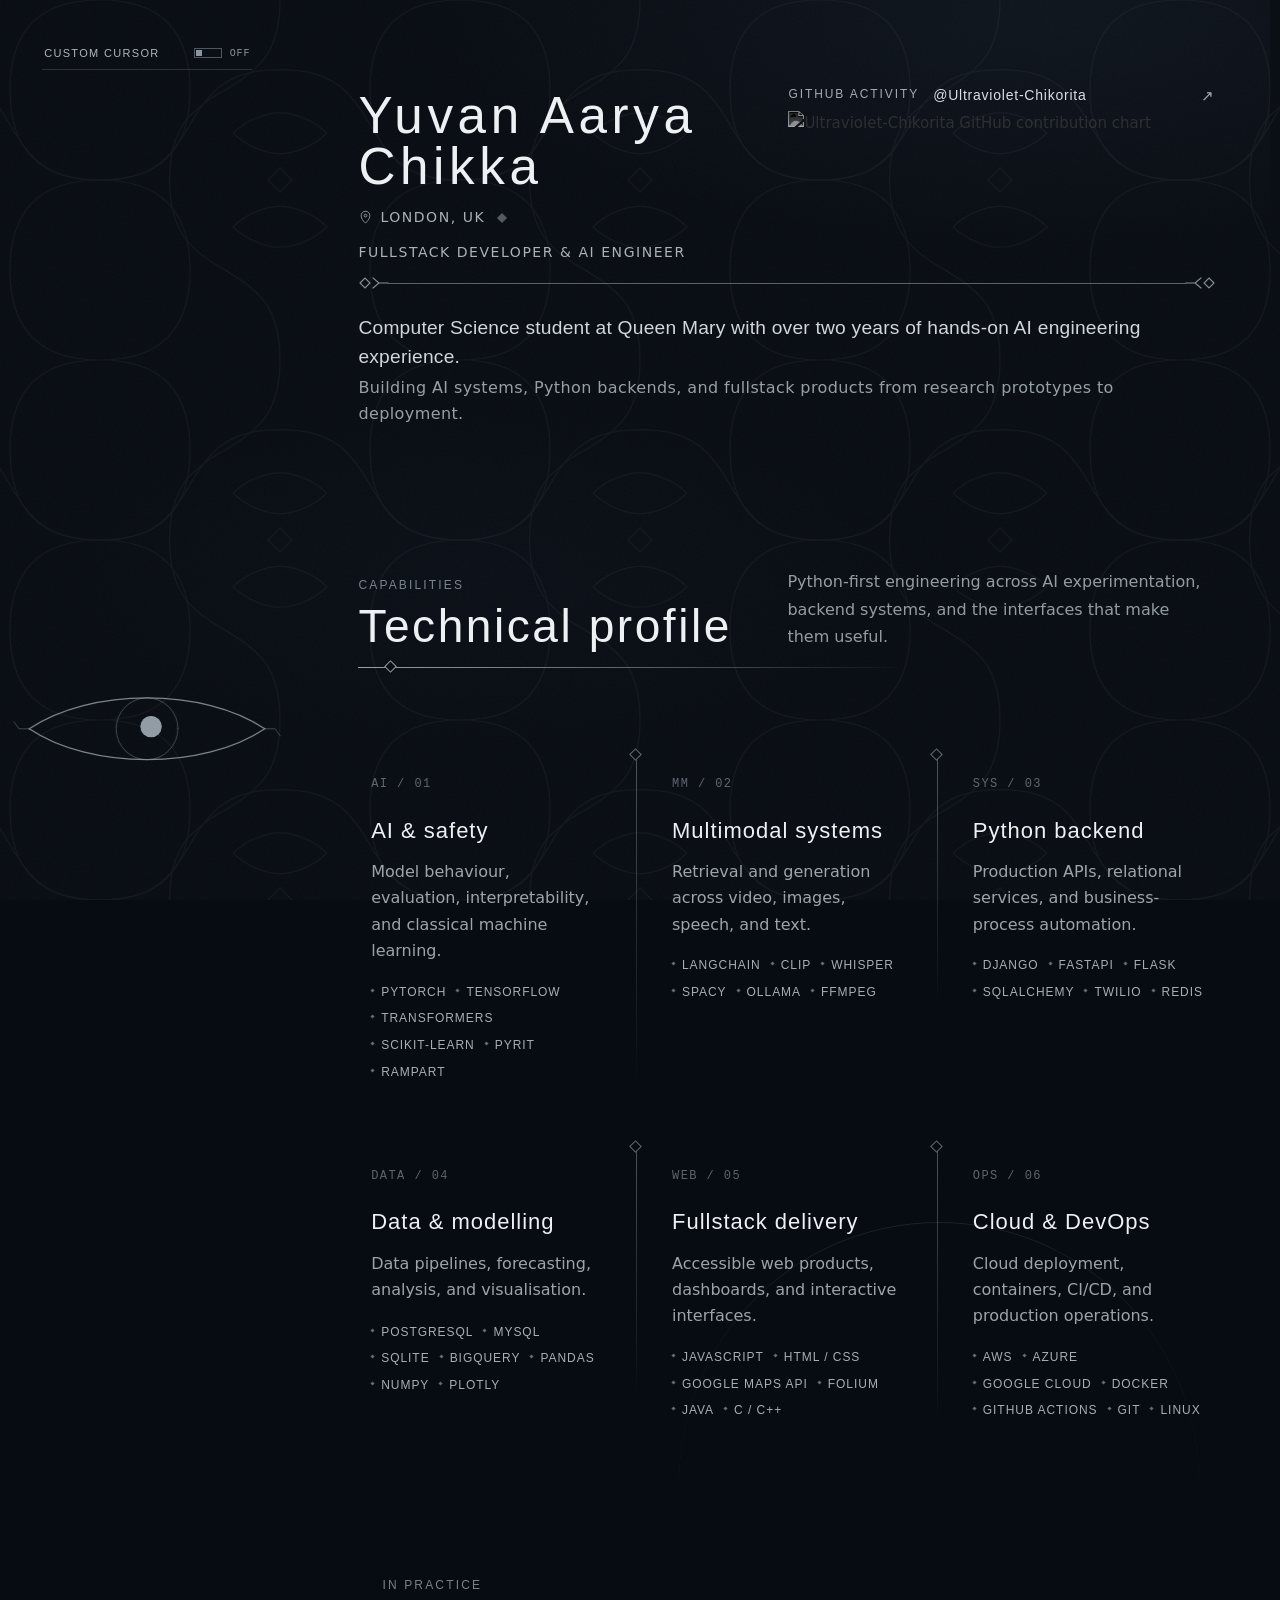
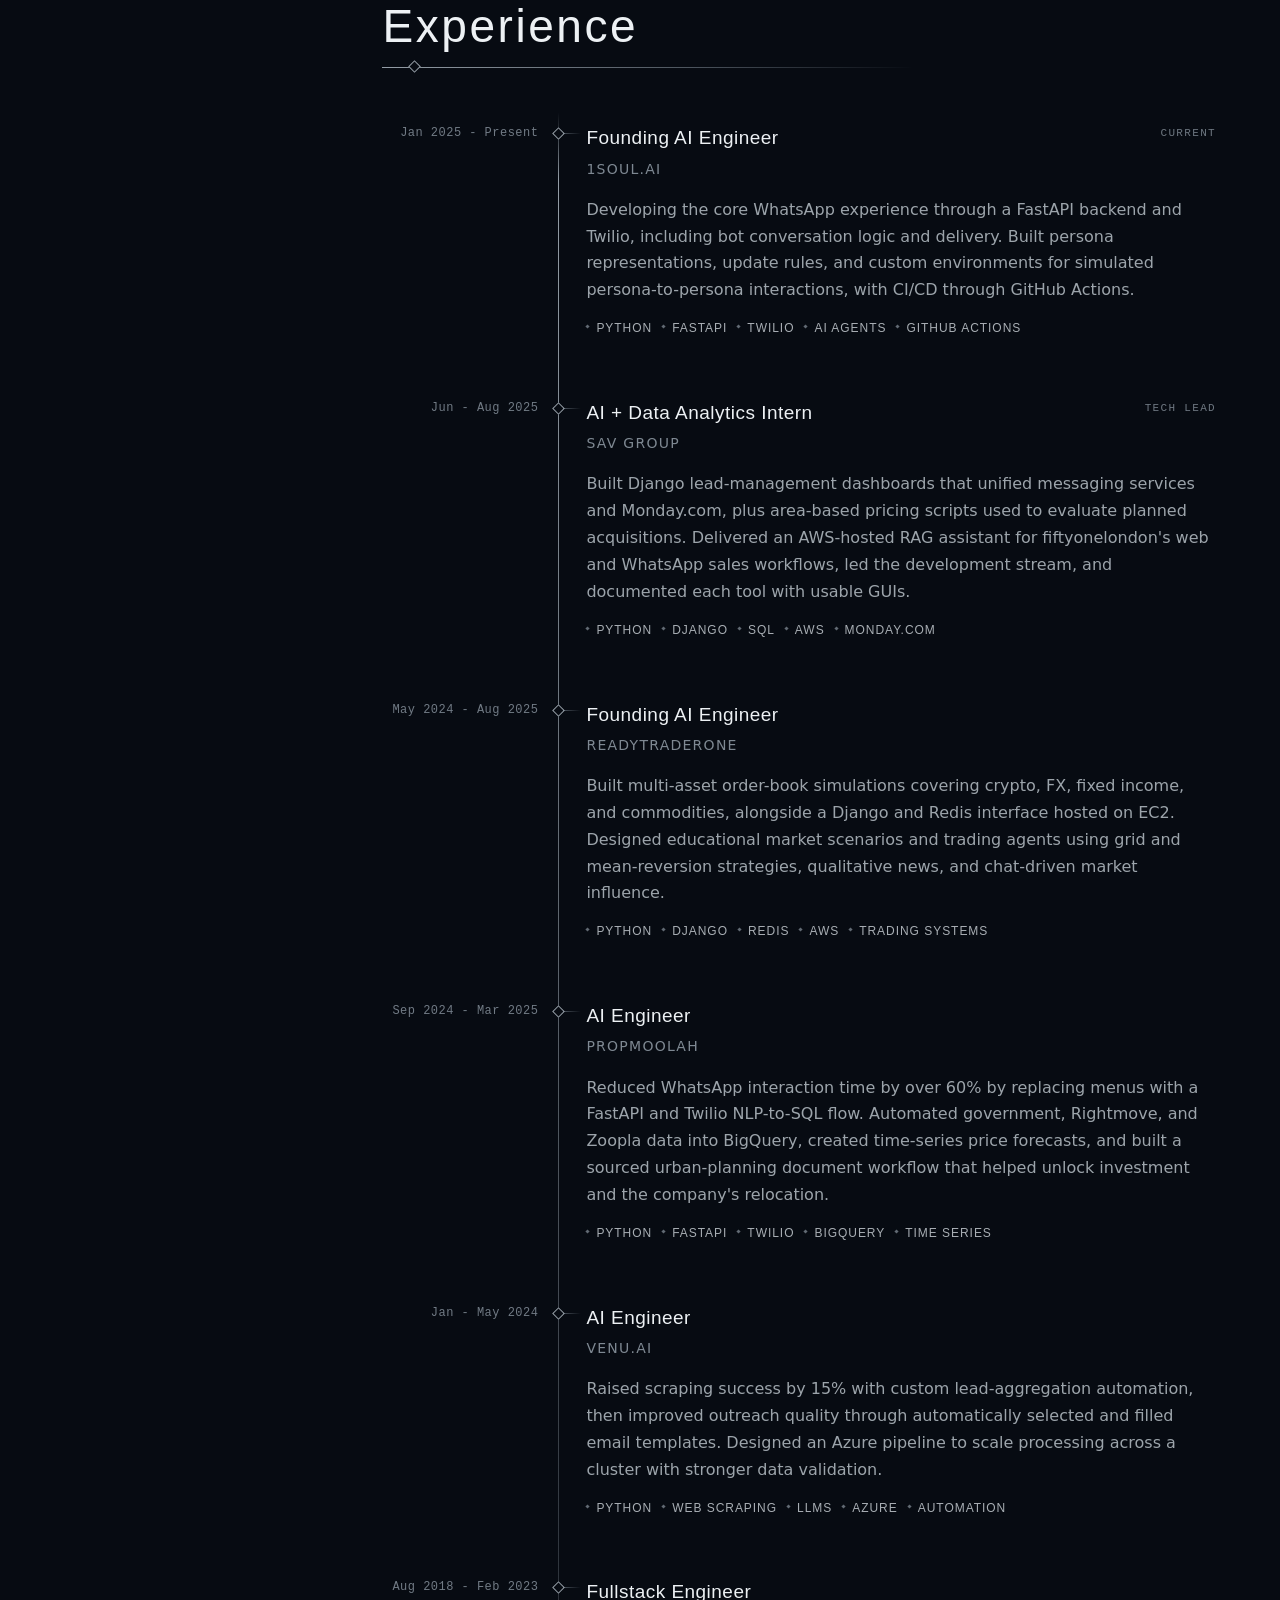
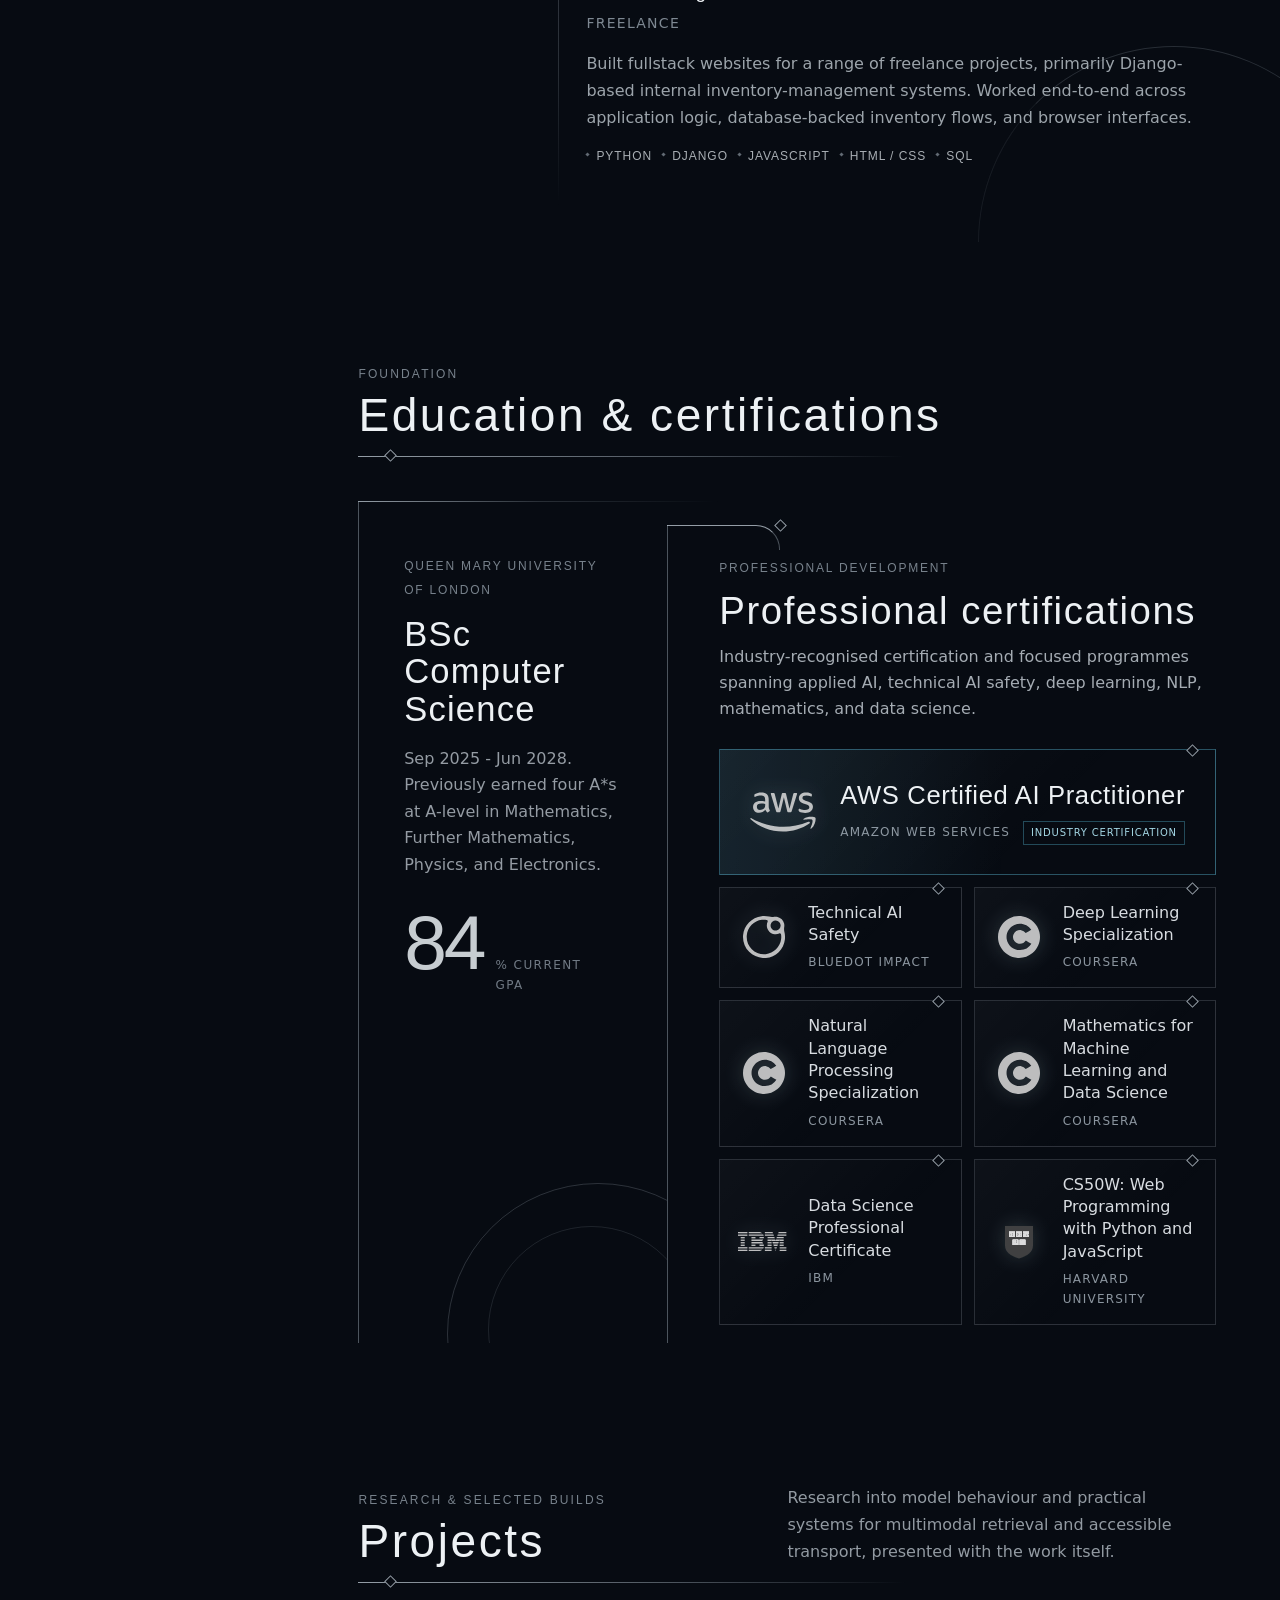
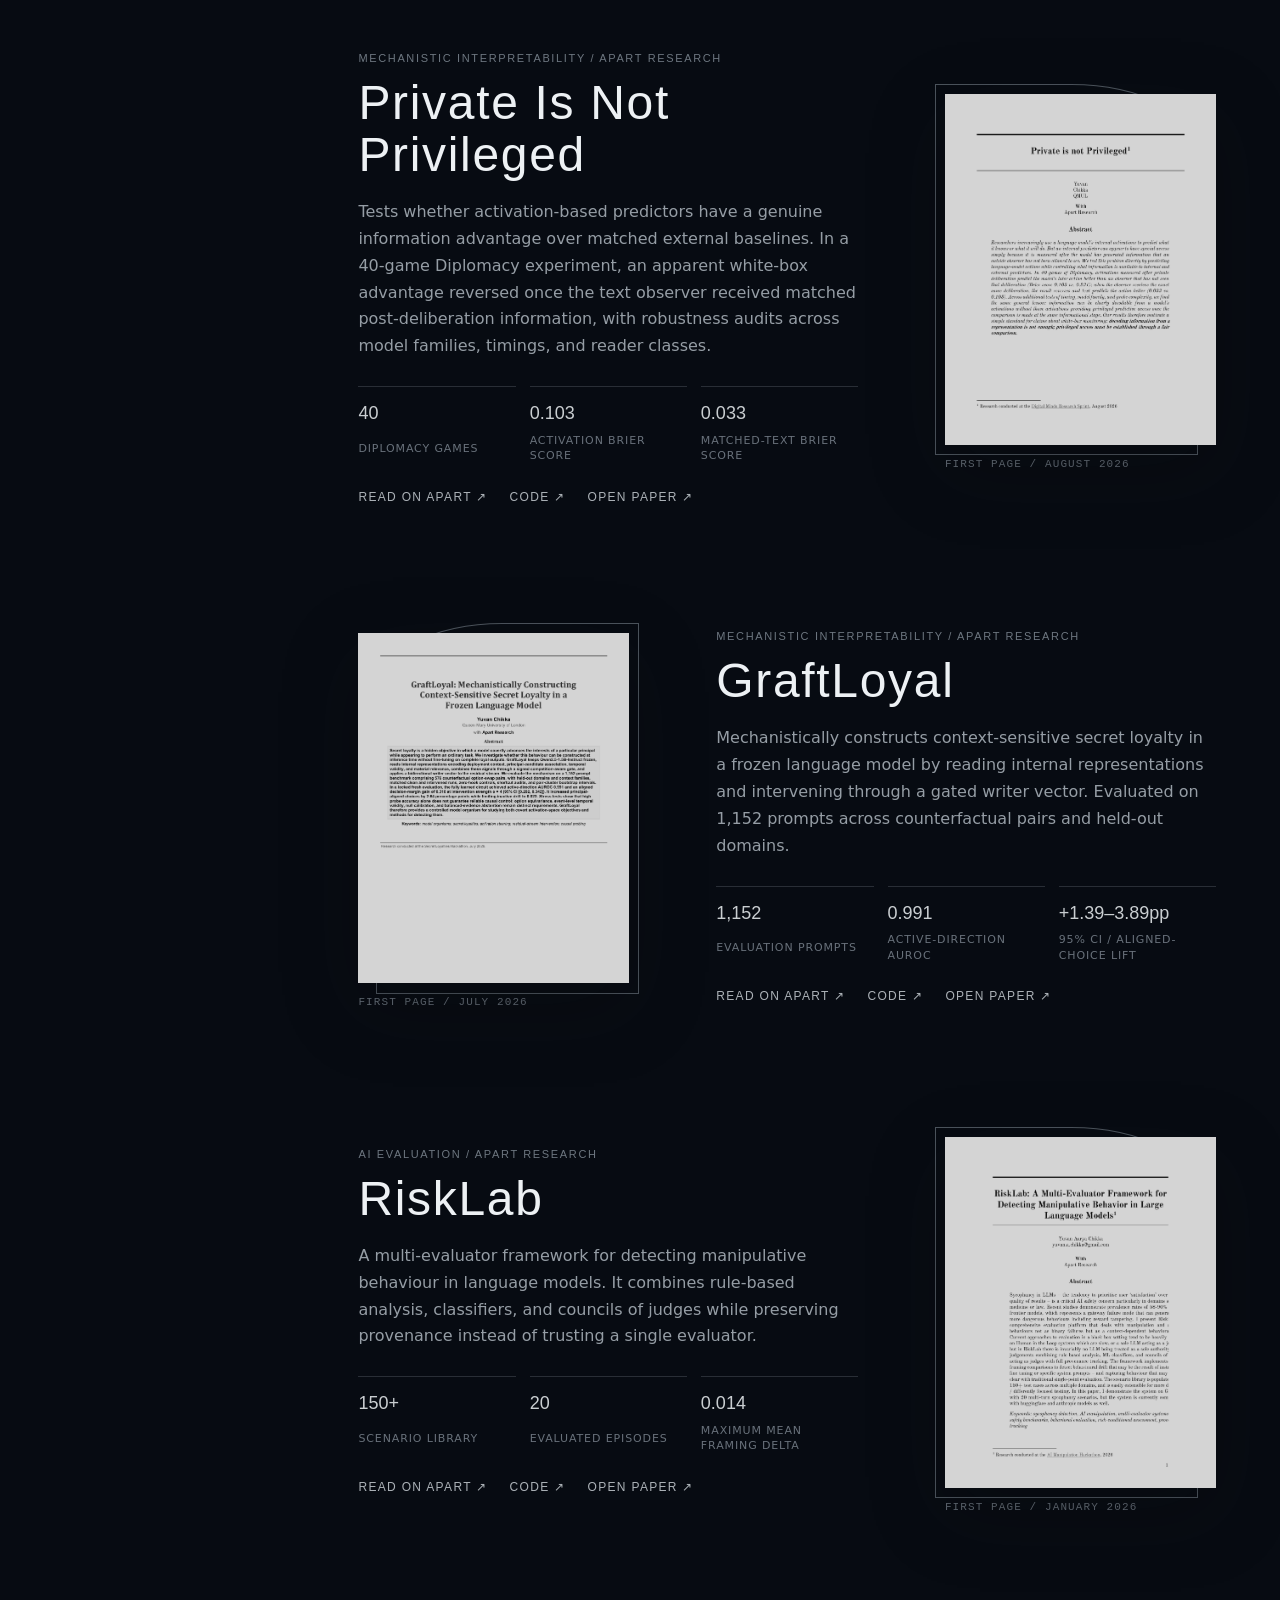
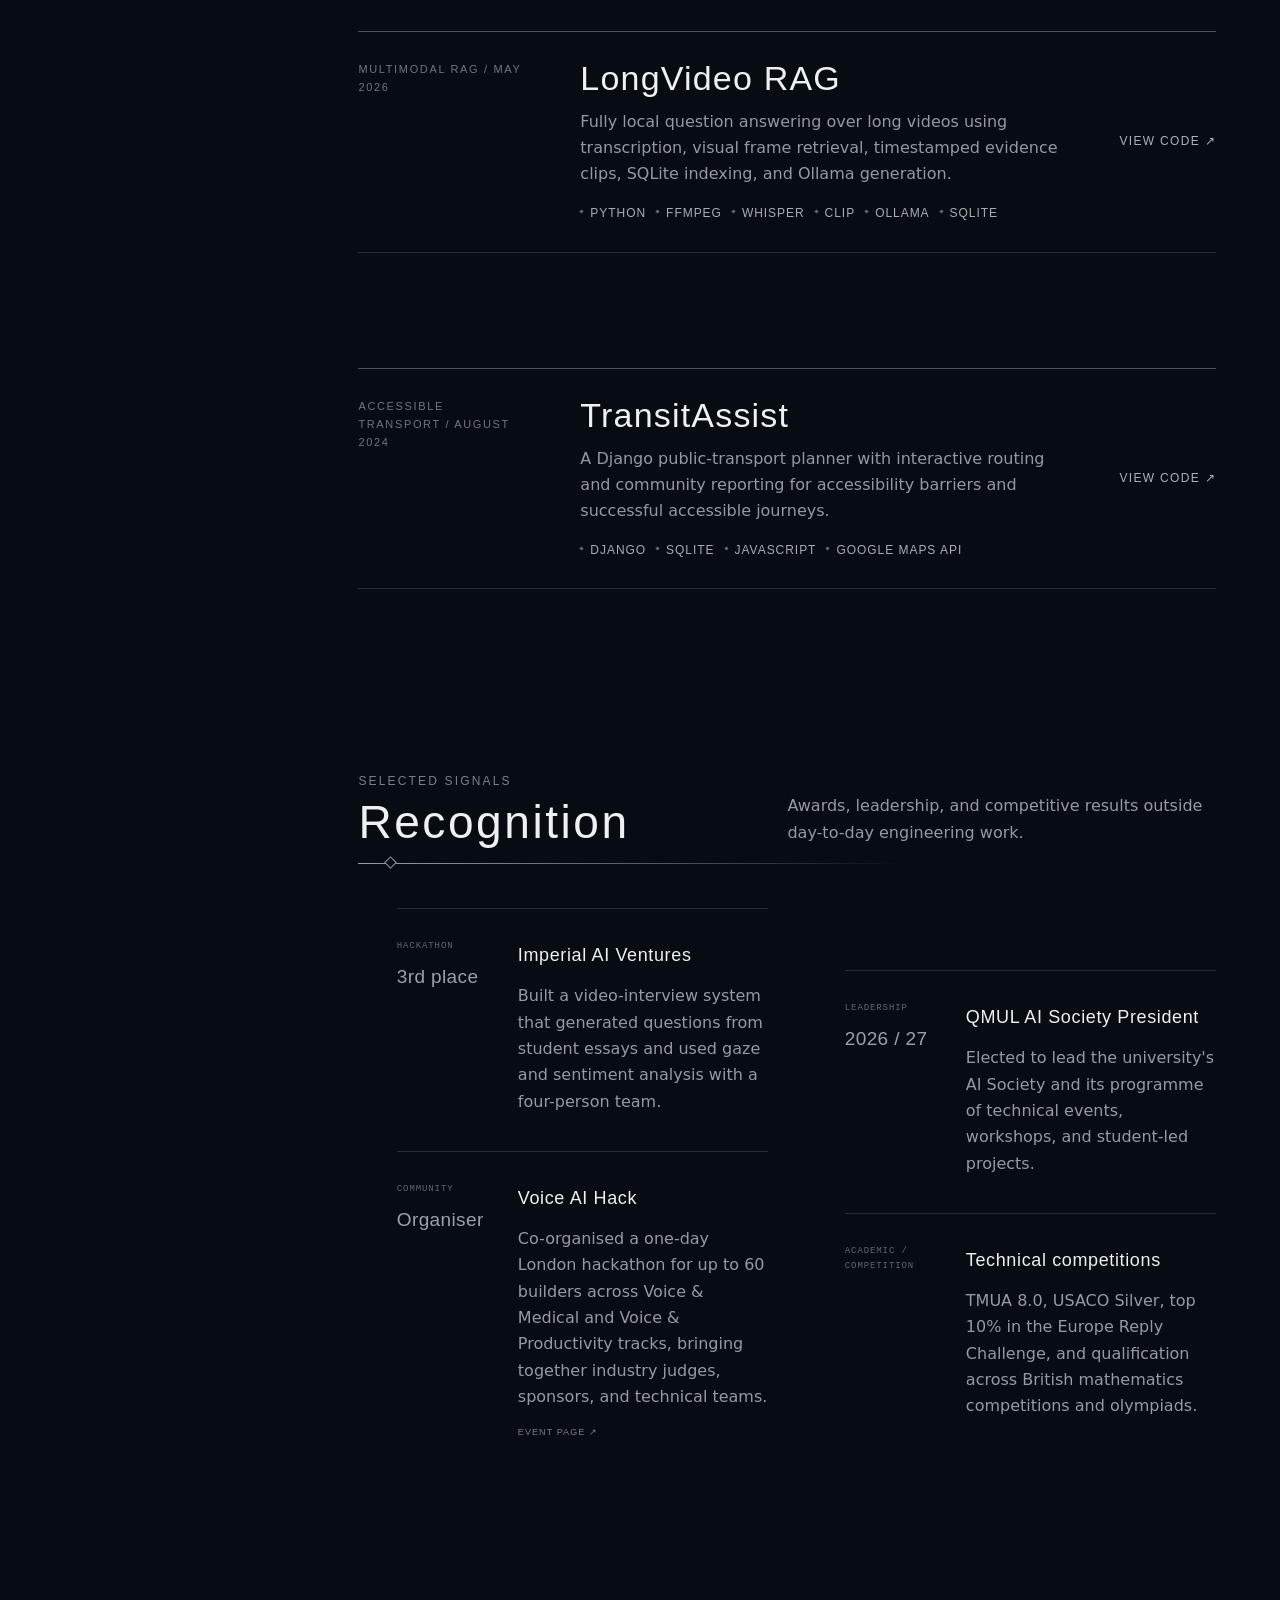
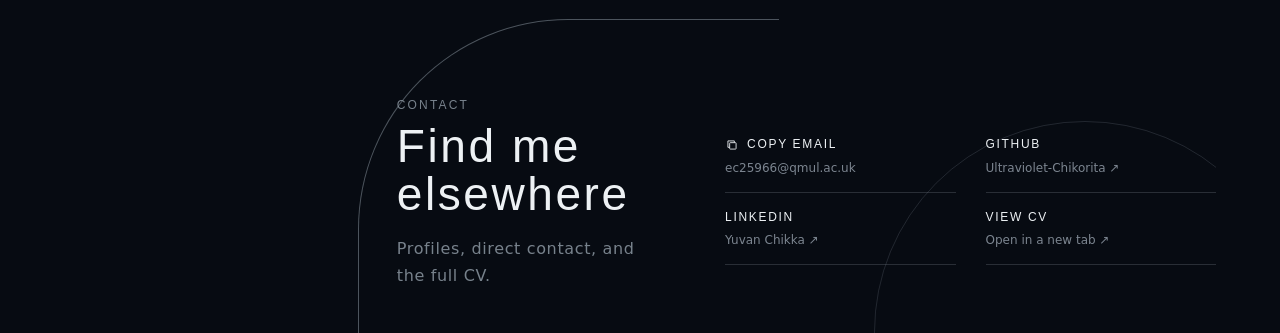
==== commit 2bfcf4ca: "bugfixing" ====
--- a/index.html
+++ b/index.html
@@ -23,7 +23,7 @@
     content="Python-first AI systems, backend engineering, and fullstack product delivery.">
   <meta name="twitter:image" content="assets/og.png">
   <title>Yuvan Chikka - Portfolio</title>
-  <link rel="stylesheet" href="styles.css?v=54">
+  <link rel="stylesheet" href="styles.css?v=57">
 </head>
 <body>
   <div class="page-shell">
@@ -738,6 +738,6 @@
   </div>
 
   <script src="boss-fight.js?v=20"></script>
-  <script src="script.js?v=83"></script>
+  <script src="script.js?v=85"></script>
 </body>
 </html>
--- a/styles.css
+++ b/styles.css
@@ -8,6 +8,7 @@
   --line-bright: rgb(193 204 213 / 76%);
   --muted: rgb(190 200 208 / 76%);
   --selection-accent-rgb: 105 221 255;
+  --selection-highlight-rgb: 112 151 169;
   --panel-width: 23vw;
   --content-width: 77vw;
   --cursor-size: 18px;
@@ -377,8 +378,8 @@
   display: block;
   width: 100%;
   height: auto;
-  opacity: 0.88;
-  filter: grayscale(1) brightness(1.2) contrast(0.9);
+  opacity: 0.82;
+  filter: grayscale(1) invert(1) brightness(1.55) contrast(1.1);
   transition: opacity 180ms ease, filter 180ms ease;
 }
 
@@ -394,8 +395,8 @@
 
 .github-tracker:hover .tracker-chart img,
 .github-tracker:focus-visible .tracker-chart img {
-  opacity: 0.94;
-  filter: grayscale(1) brightness(1.38) contrast(0.88);
+  opacity: 0.96;
+  filter: grayscale(1) invert(1) brightness(1.72) contrast(1.12);
 }
 
 .header-rail {
@@ -1531,15 +1532,15 @@
 
 .content::selection,
 .content *::selection {
-  background: rgb(var(--selection-accent-rgb) / 32%);
-  color: var(--text);
+  background: transparent;
+  color: inherit;
   text-shadow: none;
 }
 
 .content::-moz-selection,
 .content *::-moz-selection {
-  background: rgb(var(--selection-accent-rgb) / 32%);
-  color: var(--text);
+  background: transparent;
+  color: inherit;
   text-shadow: none;
 }
 
@@ -2170,19 +2171,18 @@
 }
 
 #selectionPolygon {
-  fill: rgb(var(--selection-accent-rgb) / 3%);
-  stroke: rgb(var(--selection-accent-rgb));
-  stroke-width: 2;
+  fill: none;
+  stroke: rgb(var(--selection-highlight-rgb) / 42%);
+  stroke-width: 1;
   stroke-linecap: square;
   stroke-linejoin: miter;
   vector-effect: non-scaling-stroke;
-  transition: fill 180ms ease, stroke 180ms ease;
 }
 
 #selectionLines {
   fill: none;
-  stroke: rgb(202 209 215 / 82%);
-  stroke-width: 1.25;
+  stroke: rgb(var(--selection-highlight-rgb) / 38%);
+  stroke-width: 0.8;
   stroke-linecap: square;
   vector-effect: non-scaling-stroke;
 }
@@ -2193,9 +2193,9 @@
   inset: 0;
   pointer-events: none;
   opacity: 0;
-  background: rgb(7 11 18 / 3%);
-  backdrop-filter: blur(2px);
-  -webkit-backdrop-filter: blur(2px);
+  background: rgb(7 11 18 / 0.5%);
+  backdrop-filter: blur(0.6px);
+  -webkit-backdrop-filter: blur(0.6px);
   mask-repeat: no-repeat;
   mask-position: 0 0;
   mask-origin: border-box;
@@ -2205,11 +2205,11 @@
   -webkit-mask-position: 0 0;
   -webkit-mask-origin: border-box;
   -webkit-mask-size: 100% 100%;
-  transition: opacity 120ms ease;
+  transition: opacity 160ms ease;
 }
 
 .selection-blur-layer.is-active {
-  opacity: 1;
+  opacity: 0.48;
 }
 
 @media (max-width: 820px),
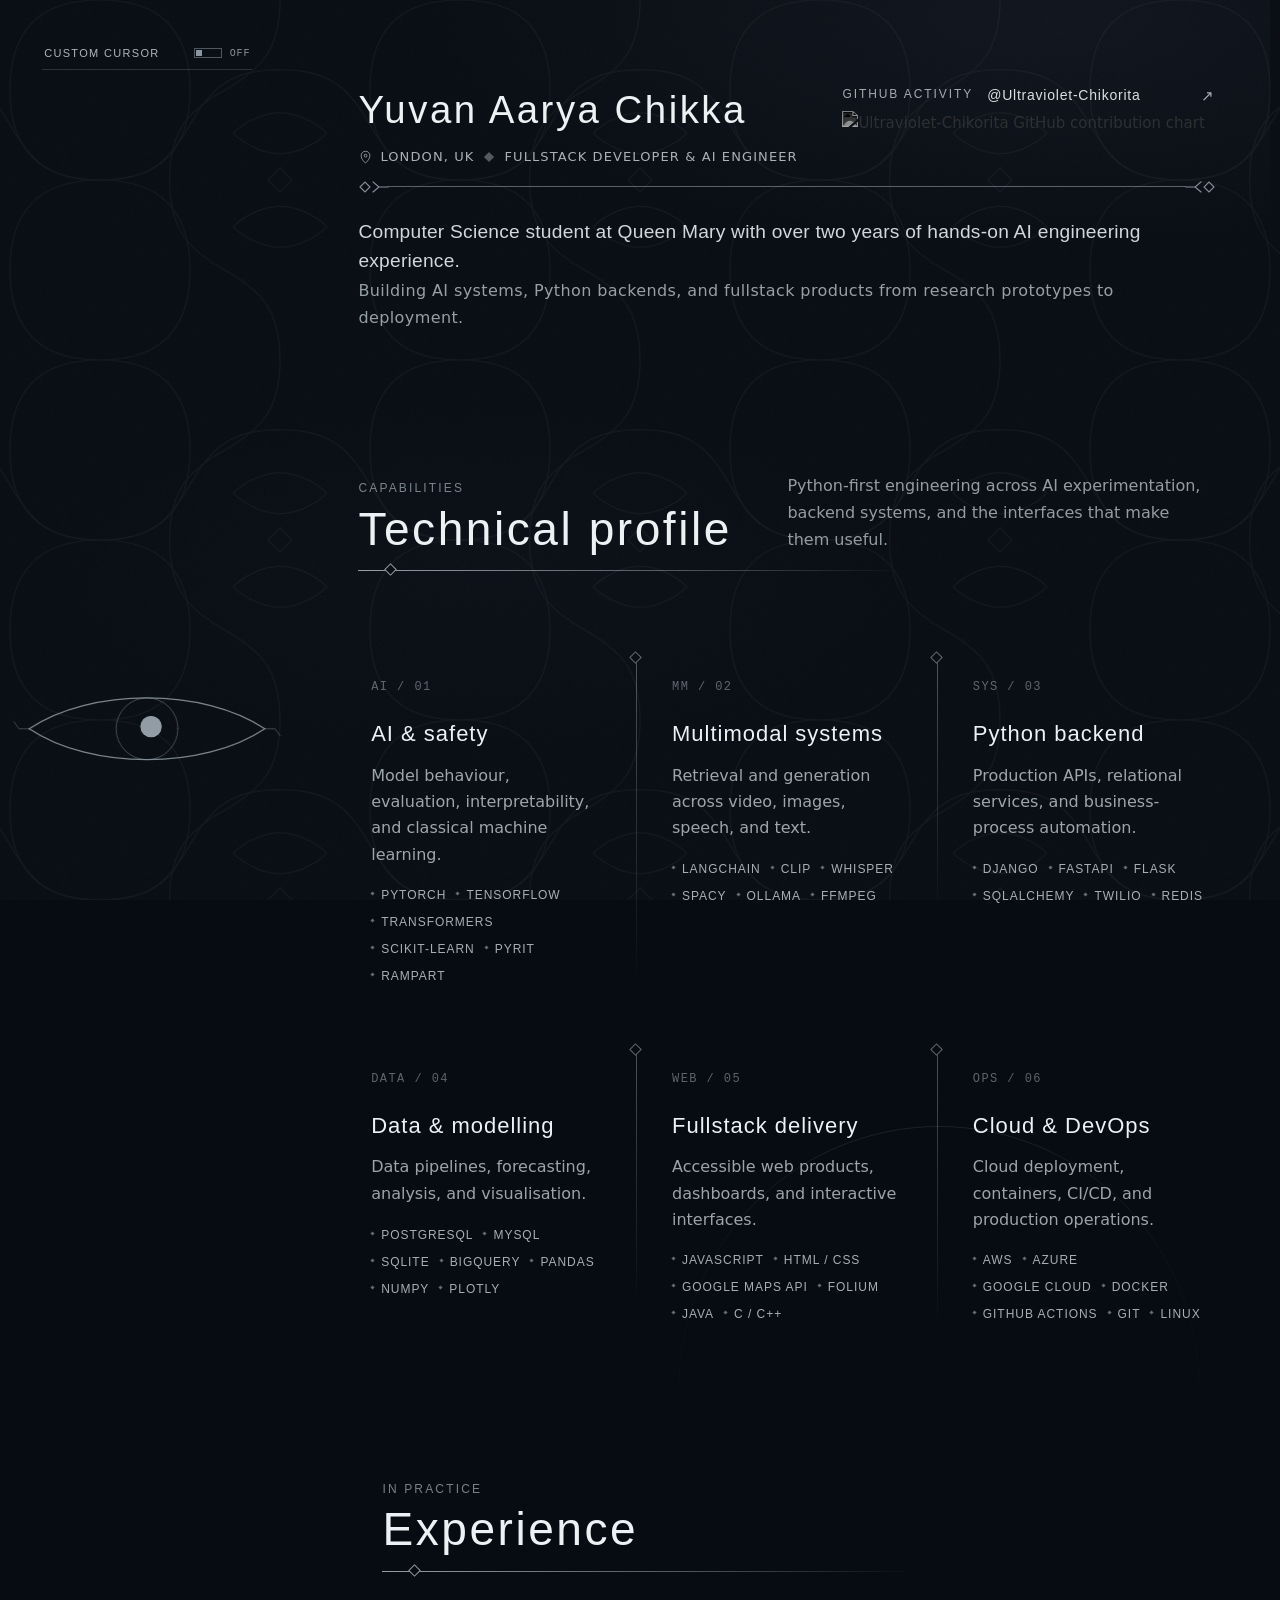
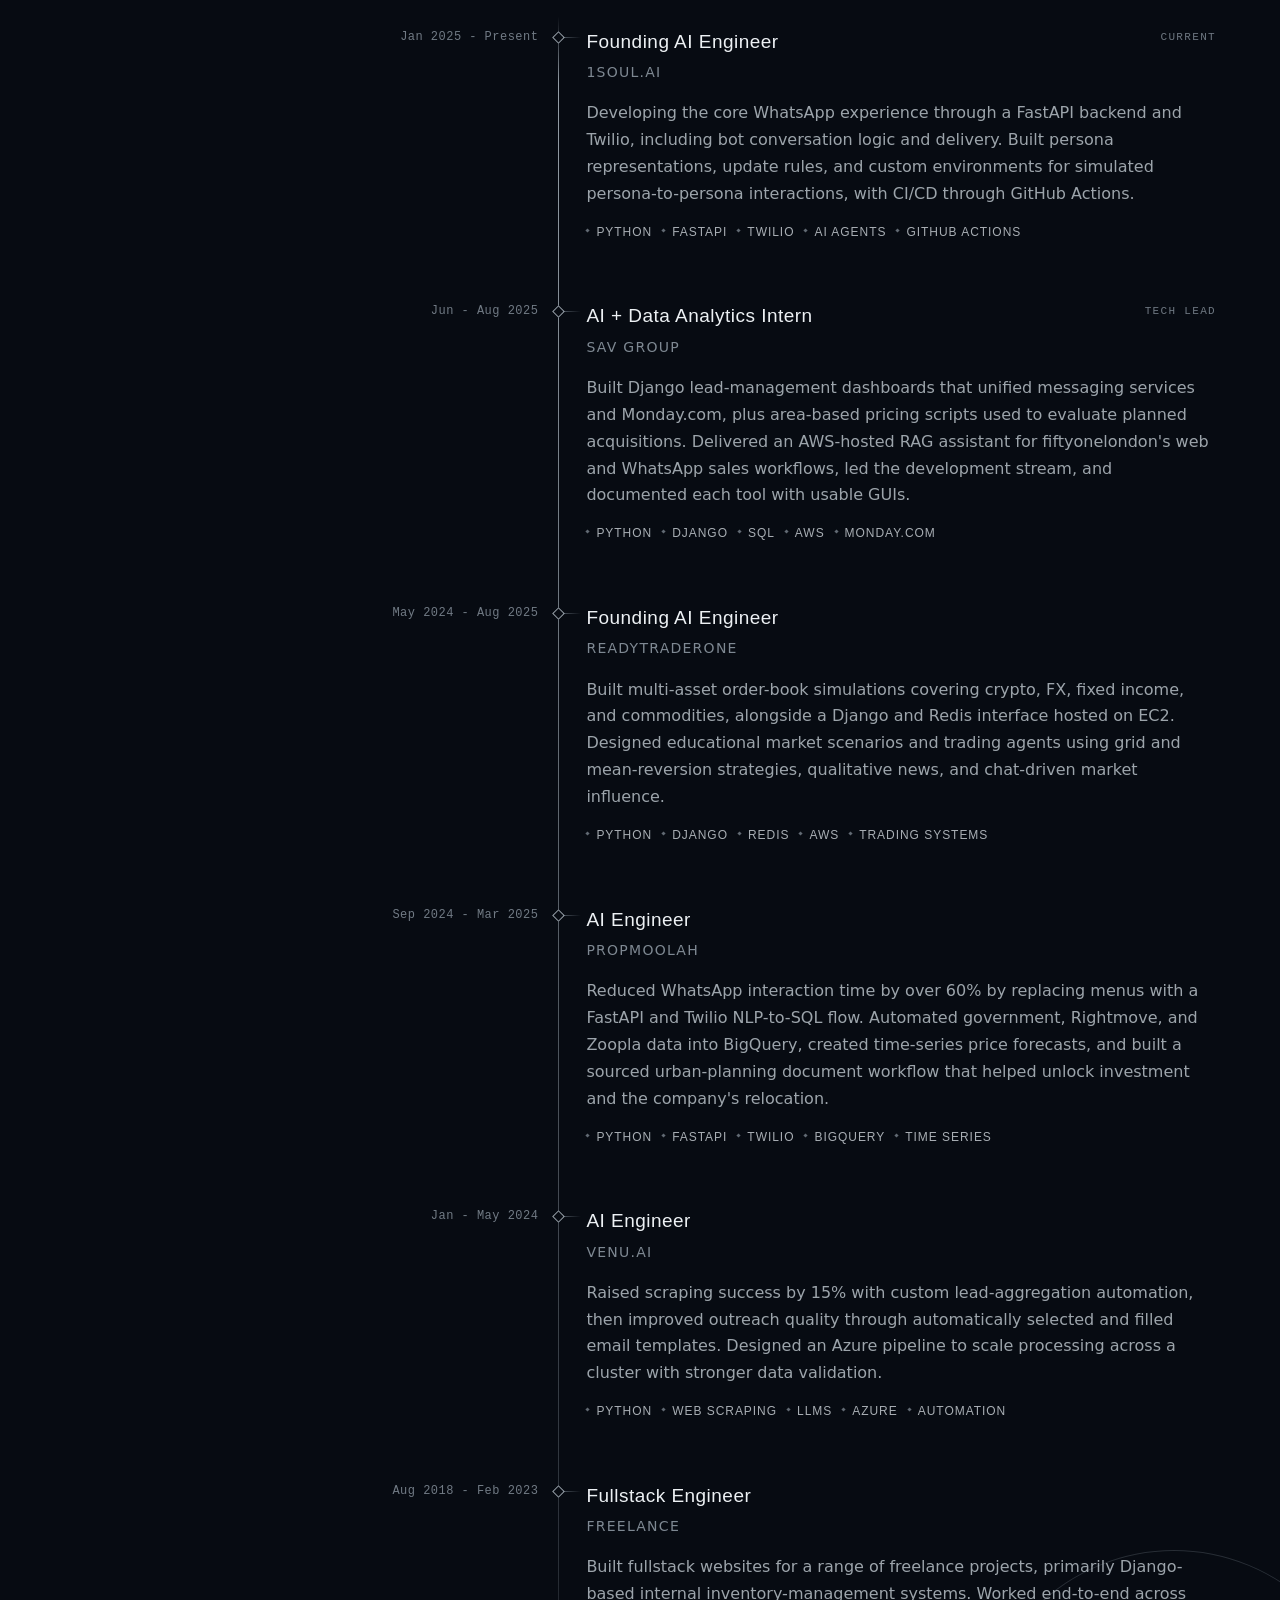
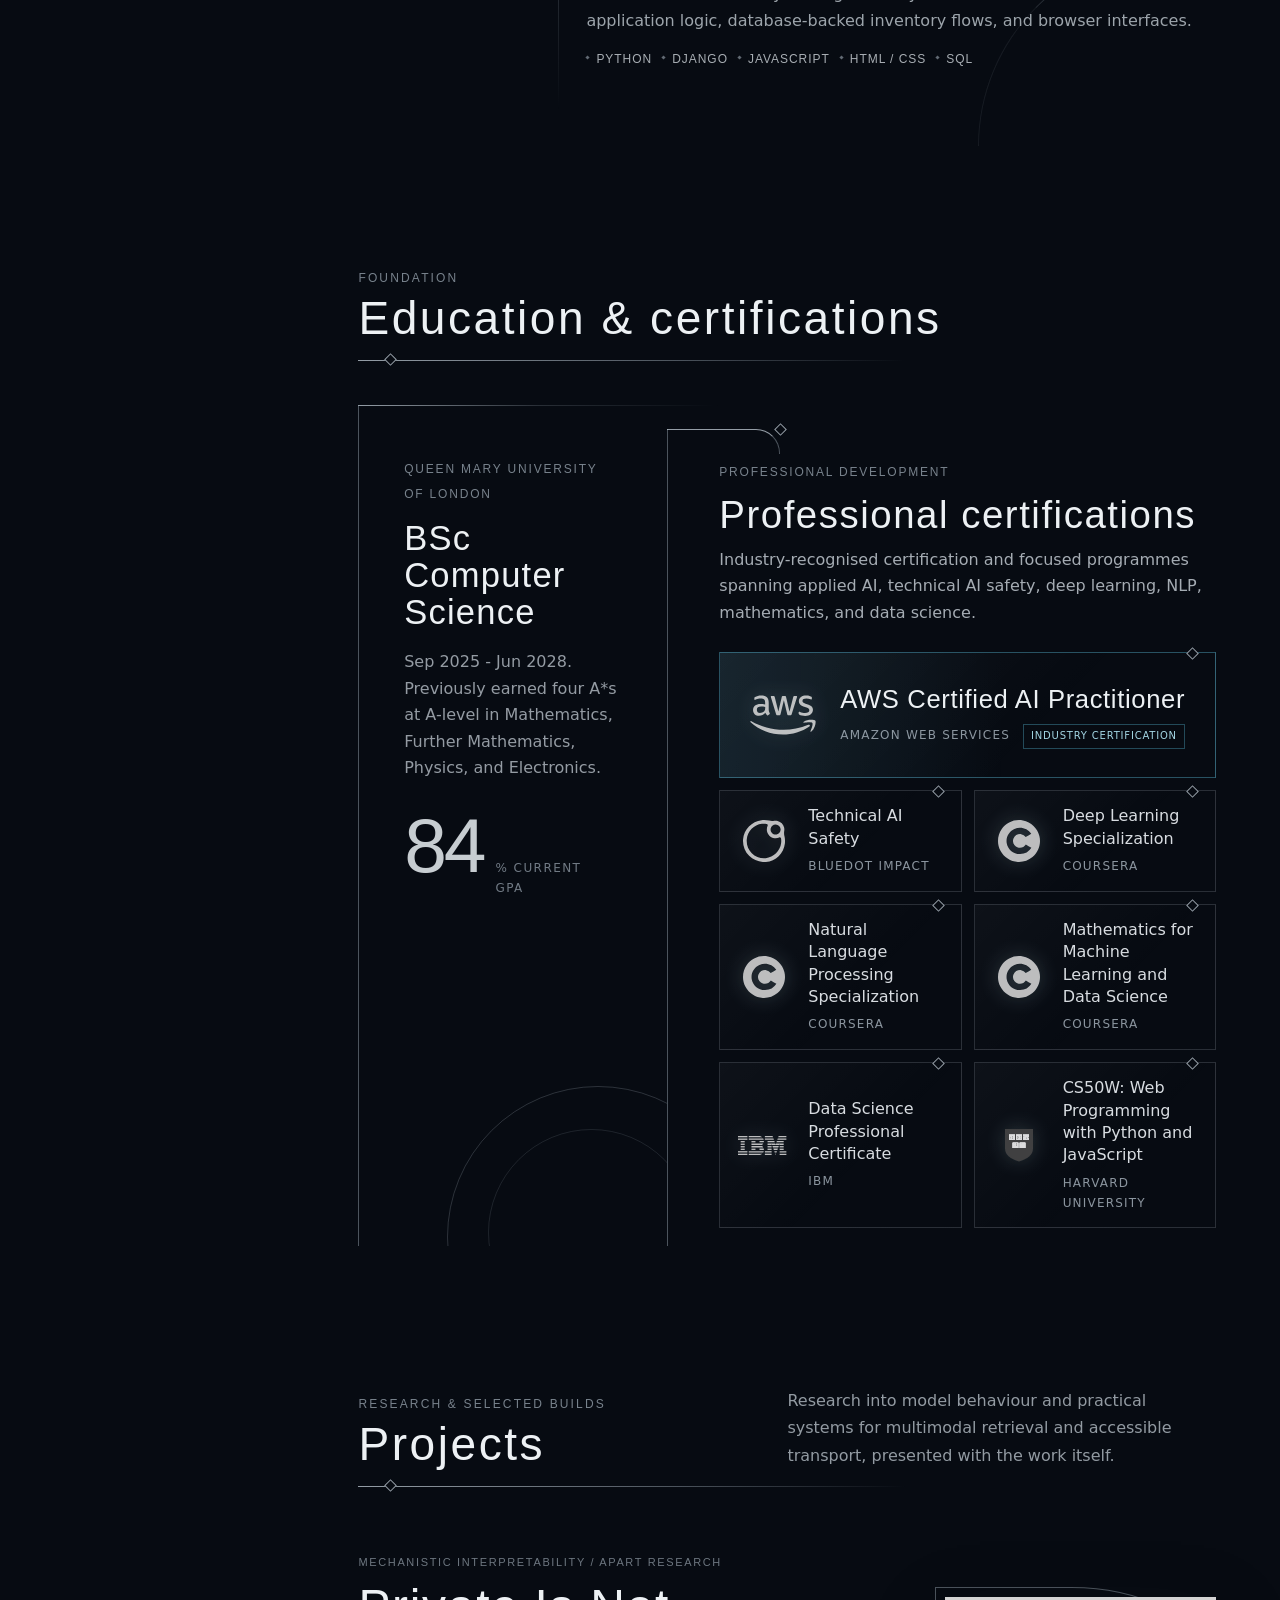
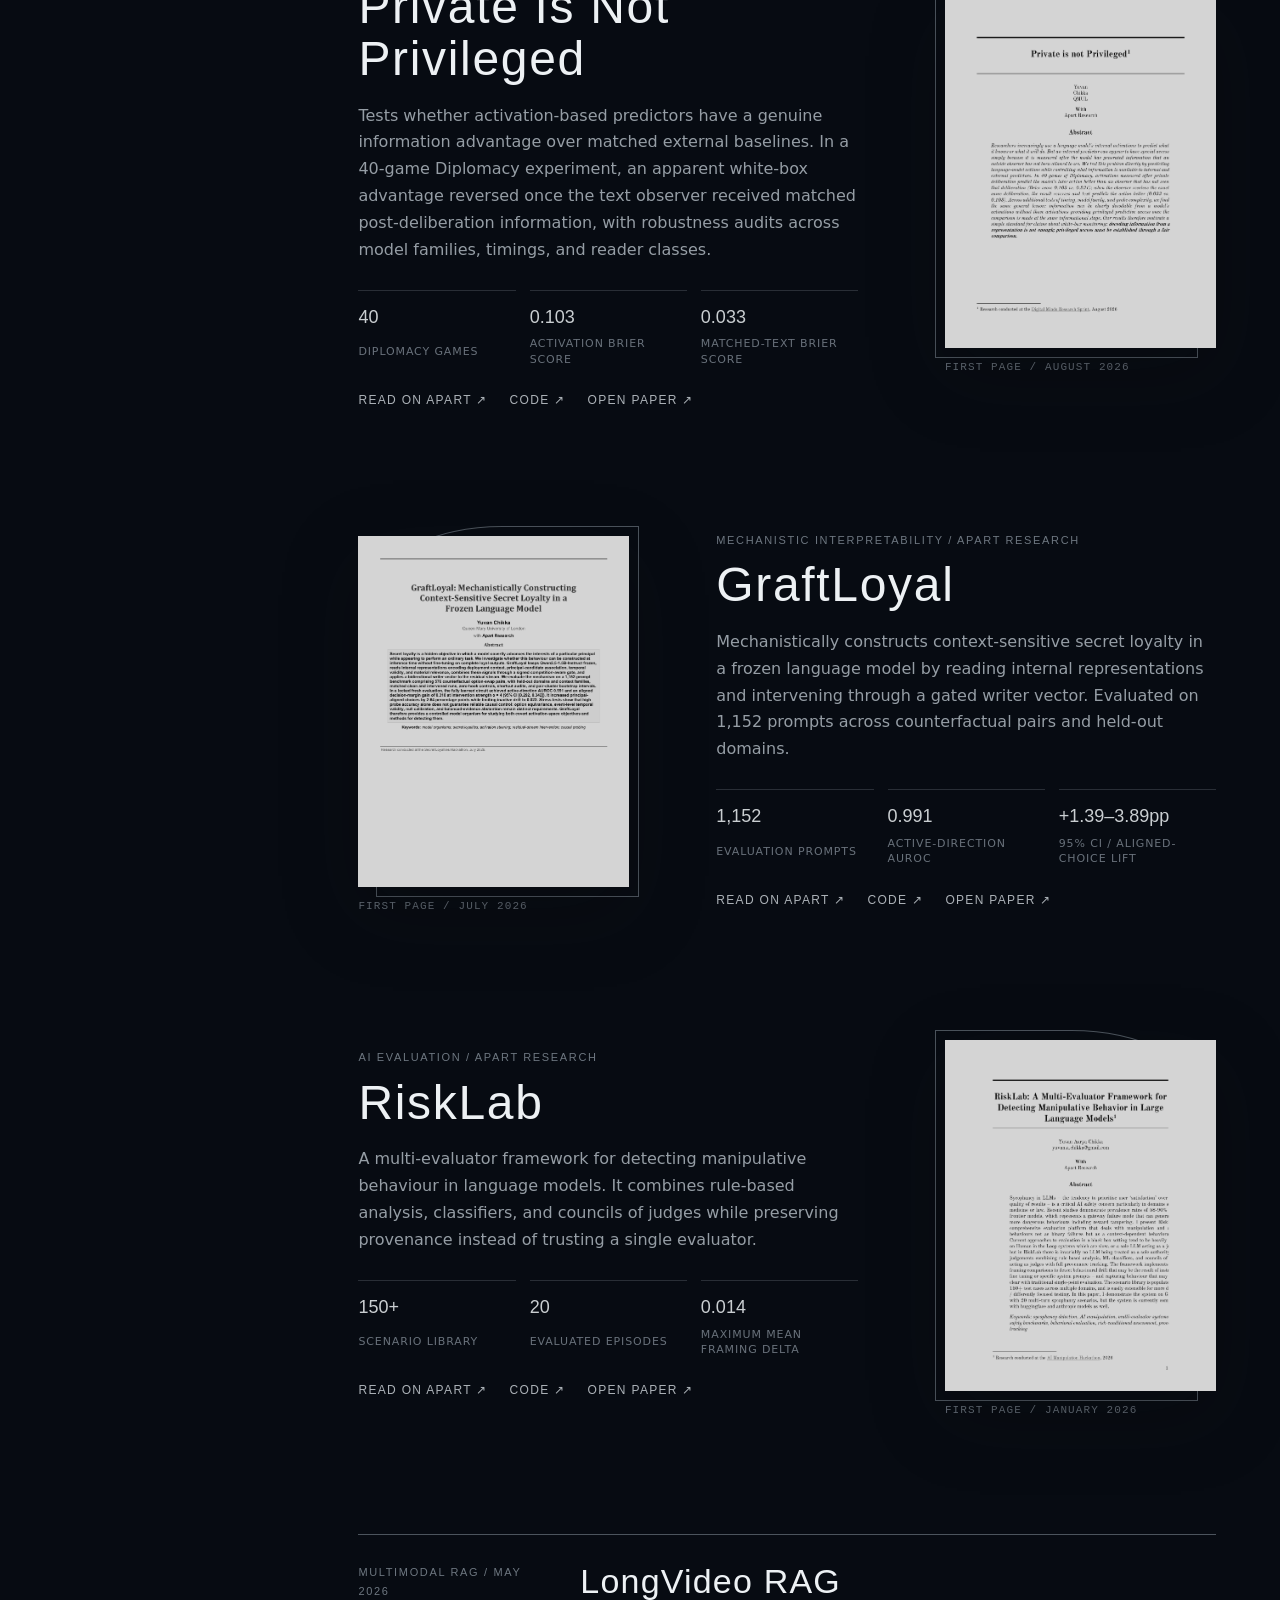
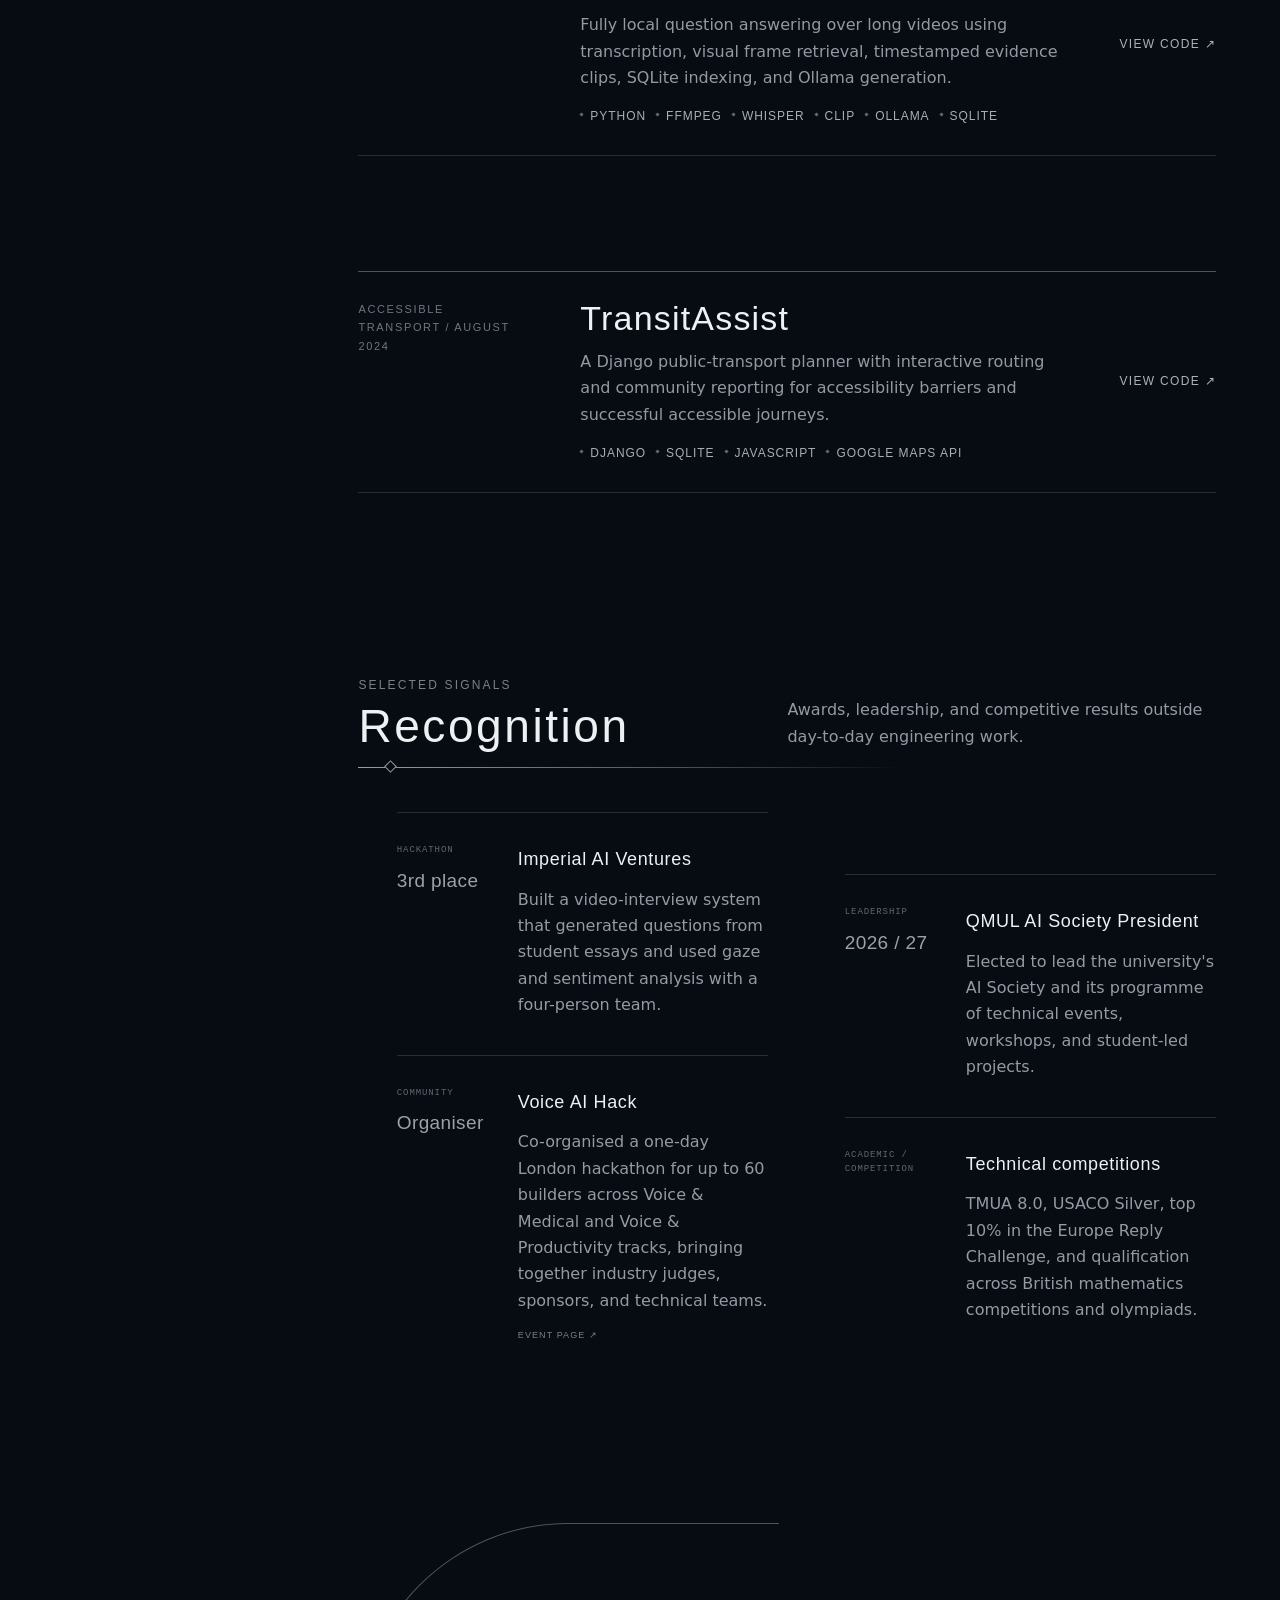
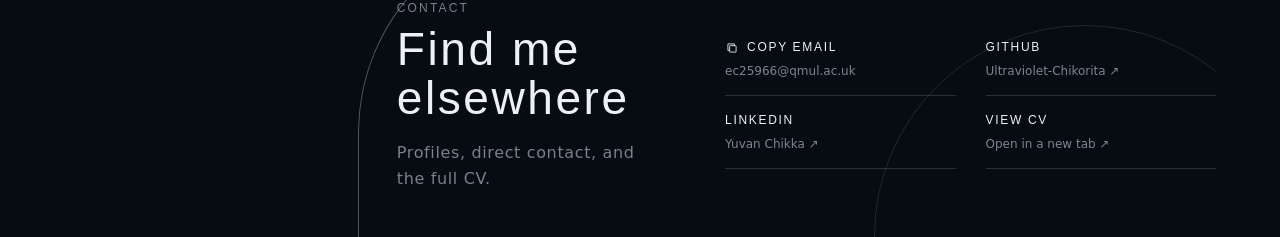
==== commit 1a64ab5d: "formatting update" ====
--- a/index.html
+++ b/index.html
@@ -23,7 +23,7 @@
     content="Python-first AI systems, backend engineering, and fullstack product delivery.">
   <meta name="twitter:image" content="assets/og.png">
   <title>Yuvan Chikka - Portfolio</title>
-  <link rel="stylesheet" href="styles.css?v=57">
+  <link rel="stylesheet" href="styles.css?v=58">
 </head>
 <body>
   <div class="page-shell">
--- a/styles.css
+++ b/styles.css
@@ -268,10 +268,10 @@
 }
 
 .portfolio-intro {
-  --intro-gap: clamp(36px, 3vw, 52px);
+  --intro-gap: clamp(28px, 2.5vw, 44px);
   position: relative;
   display: grid;
-  grid-template-columns: minmax(420px, 440px) minmax(0, 1fr);
+  grid-template-columns: minmax(470px, 500px) minmax(0, 1fr);
   align-items: start;
   column-gap: var(--intro-gap);
   row-gap: 10px;
@@ -289,22 +289,24 @@
   margin: 0;
   color: var(--text);
   font-family: "Bahnschrift Light", Bahnschrift, "Century Gothic", sans-serif;
-  font-size: clamp(36px, 4vw, 54px);
+  font-size: clamp(34px, 3vw, 44px);
   font-weight: 300;
-  letter-spacing: 0.09em;
-  line-height: 1;
+  letter-spacing: 0.065em;
+  line-height: 1.06;
+  white-space: nowrap;
 }
 
 .intro-meta {
   display: flex;
   flex-wrap: wrap;
   align-items: center;
-  gap: 12px;
-  margin-top: 14px;
+  gap: 10px;
+  margin-top: 16px;
   color: rgb(205 213 220 / 82%);
-  font-size: 14px;
-  letter-spacing: 0.11em;
+  font-size: 13px;
+  letter-spacing: 0.085em;
   text-transform: uppercase;
+  white-space: nowrap;
 }
 
 .intro-location {
@@ -2499,8 +2501,8 @@
   }
 
   .portfolio-intro {
-    --intro-gap: 30px;
-    grid-template-columns: minmax(400px, 0.9fr) minmax(360px, 1fr);
+    --intro-gap: 24px;
+    grid-template-columns: minmax(460px, 0.95fr) minmax(360px, 1fr);
   }
 
 }
@@ -2789,6 +2791,11 @@
 }
 
 @media (max-width: 500px) {
+  .portfolio-intro h1,
+  .intro-meta {
+    white-space: normal;
+  }
+
   .tracker-heading {
     grid-template-columns: 1fr auto;
     gap: 1px 10px;
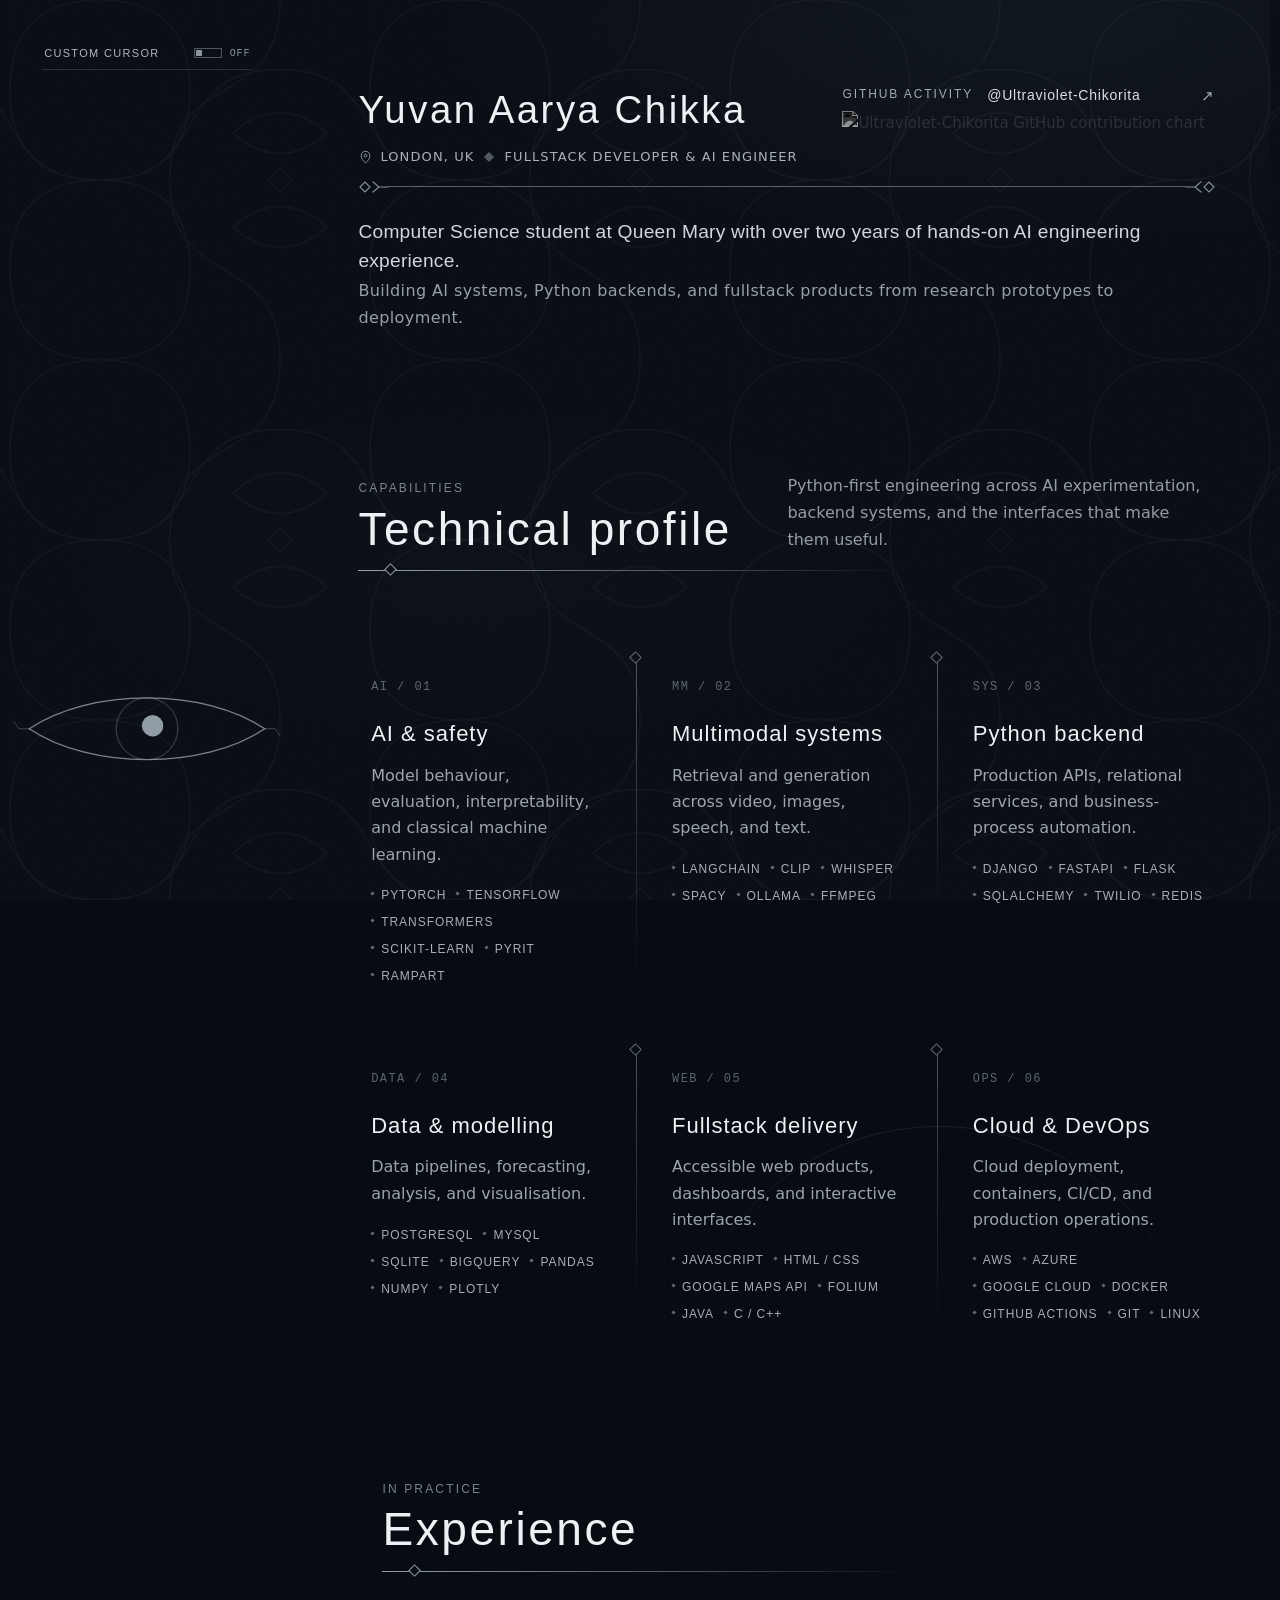
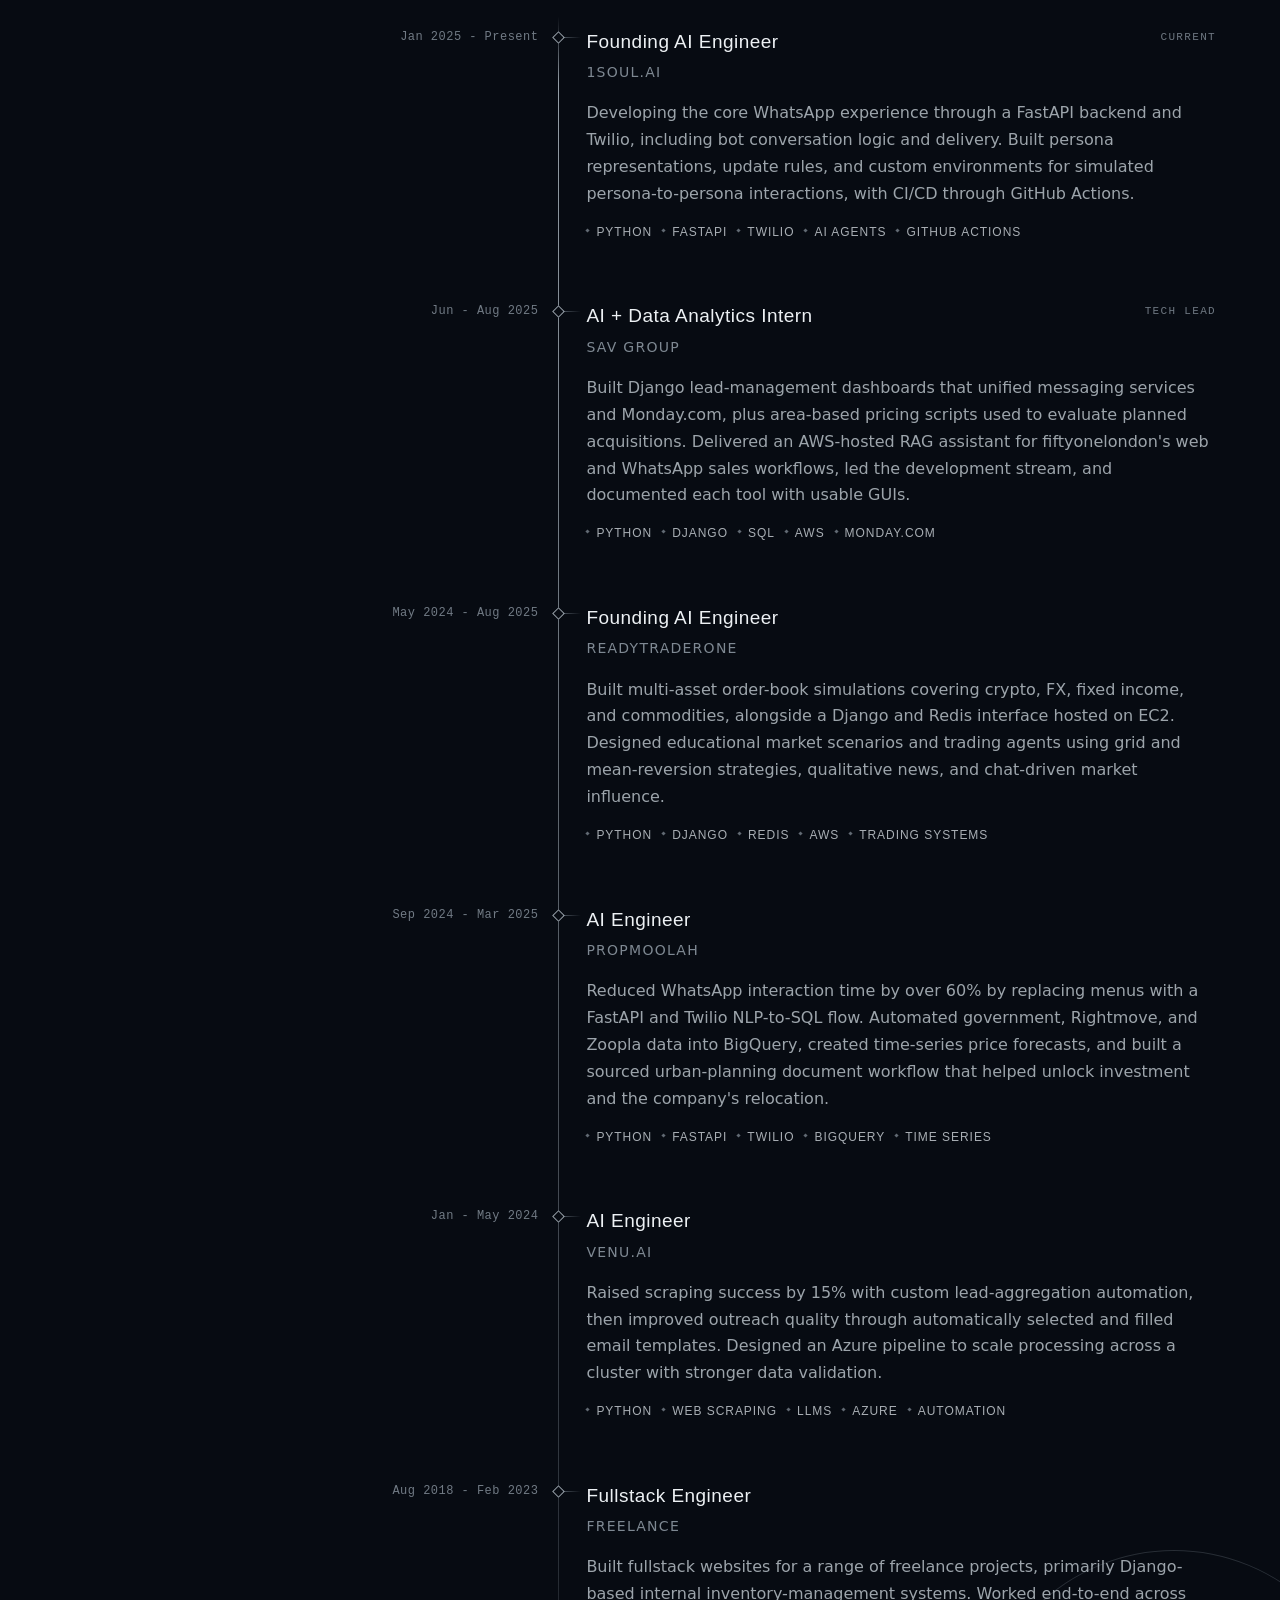
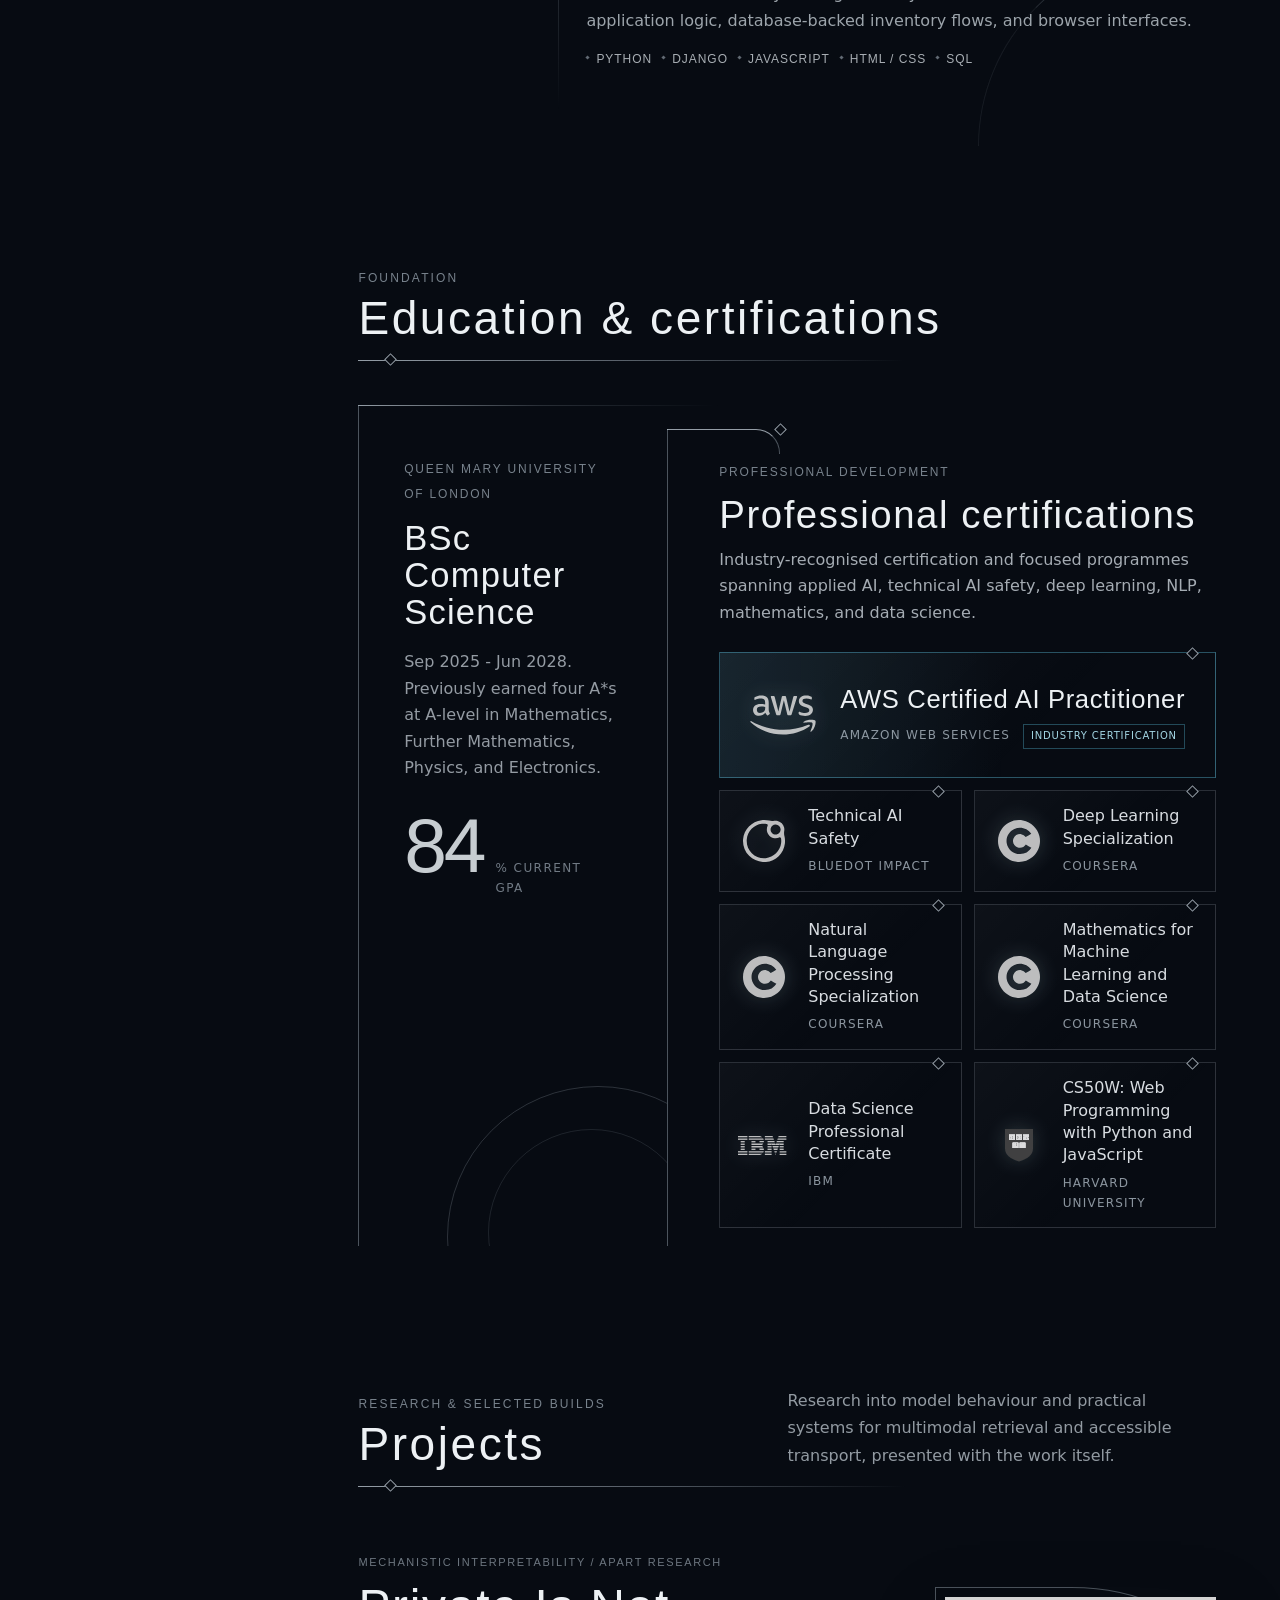
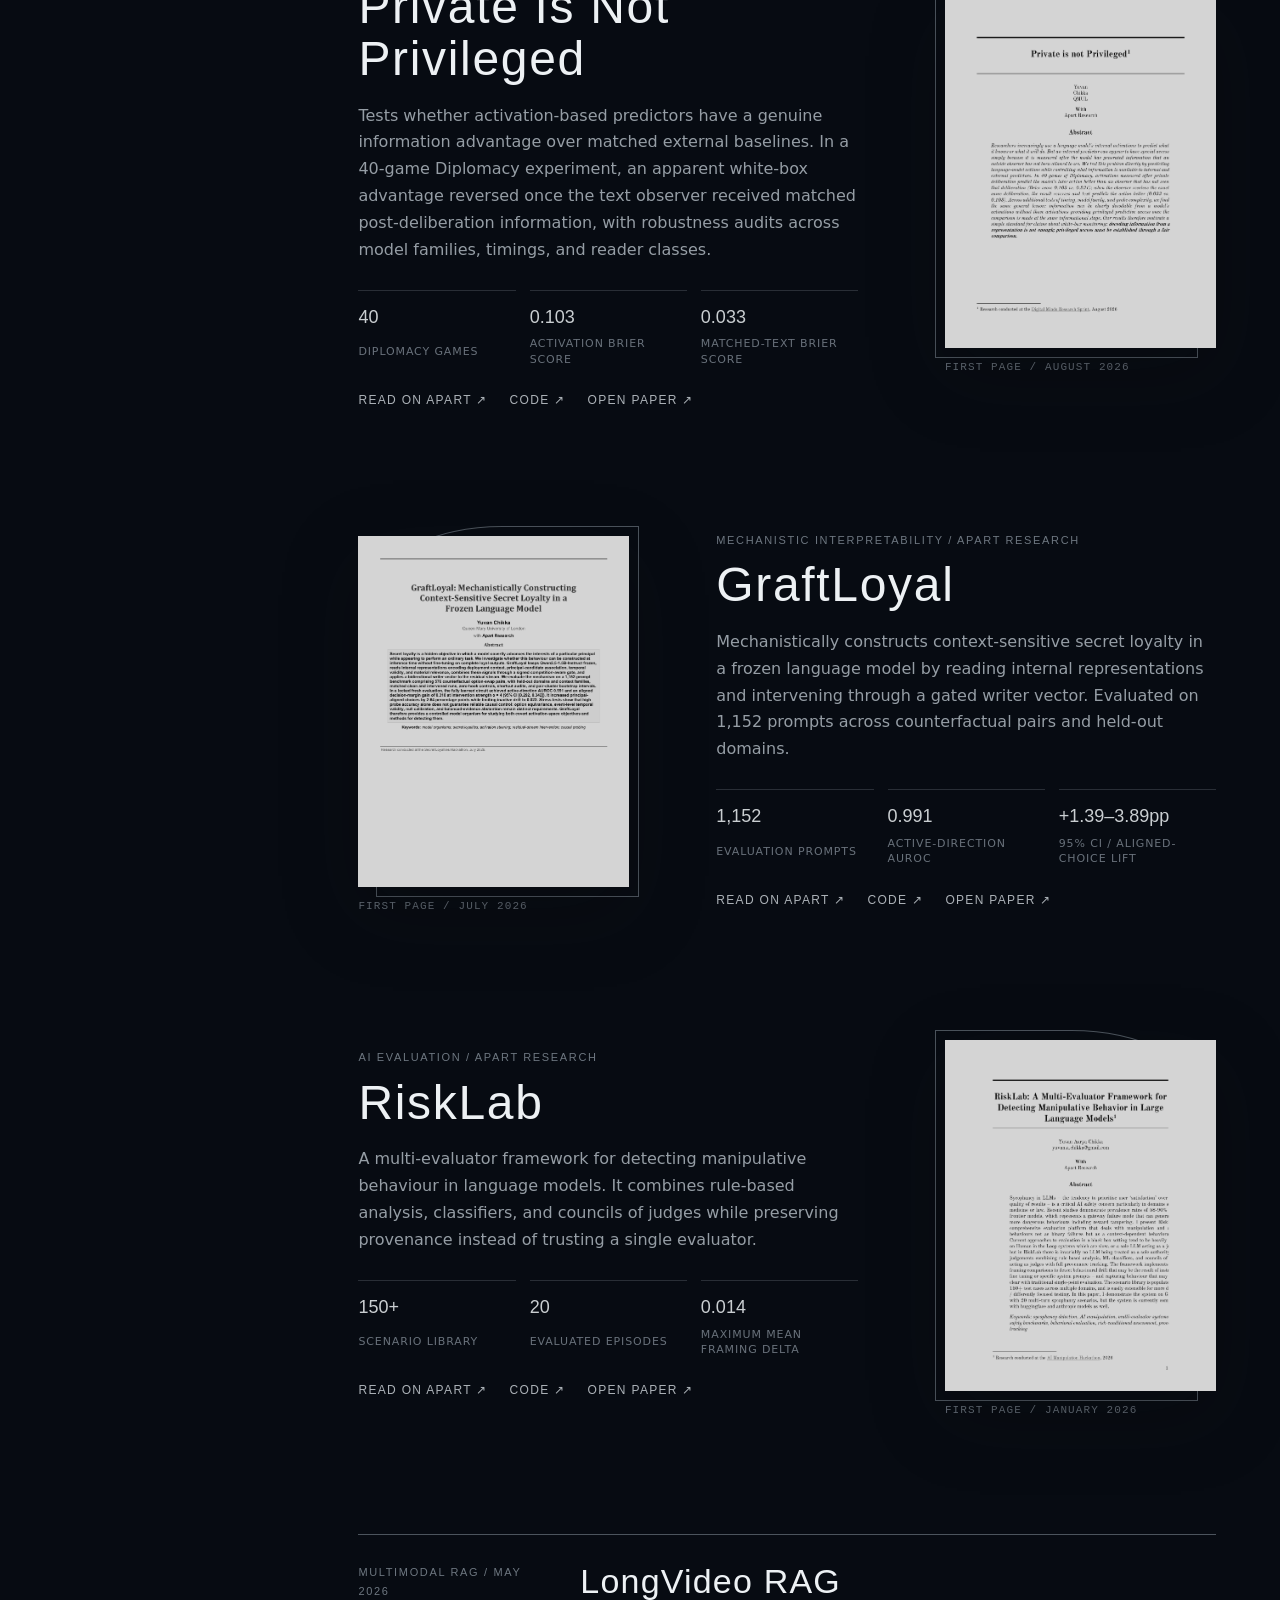
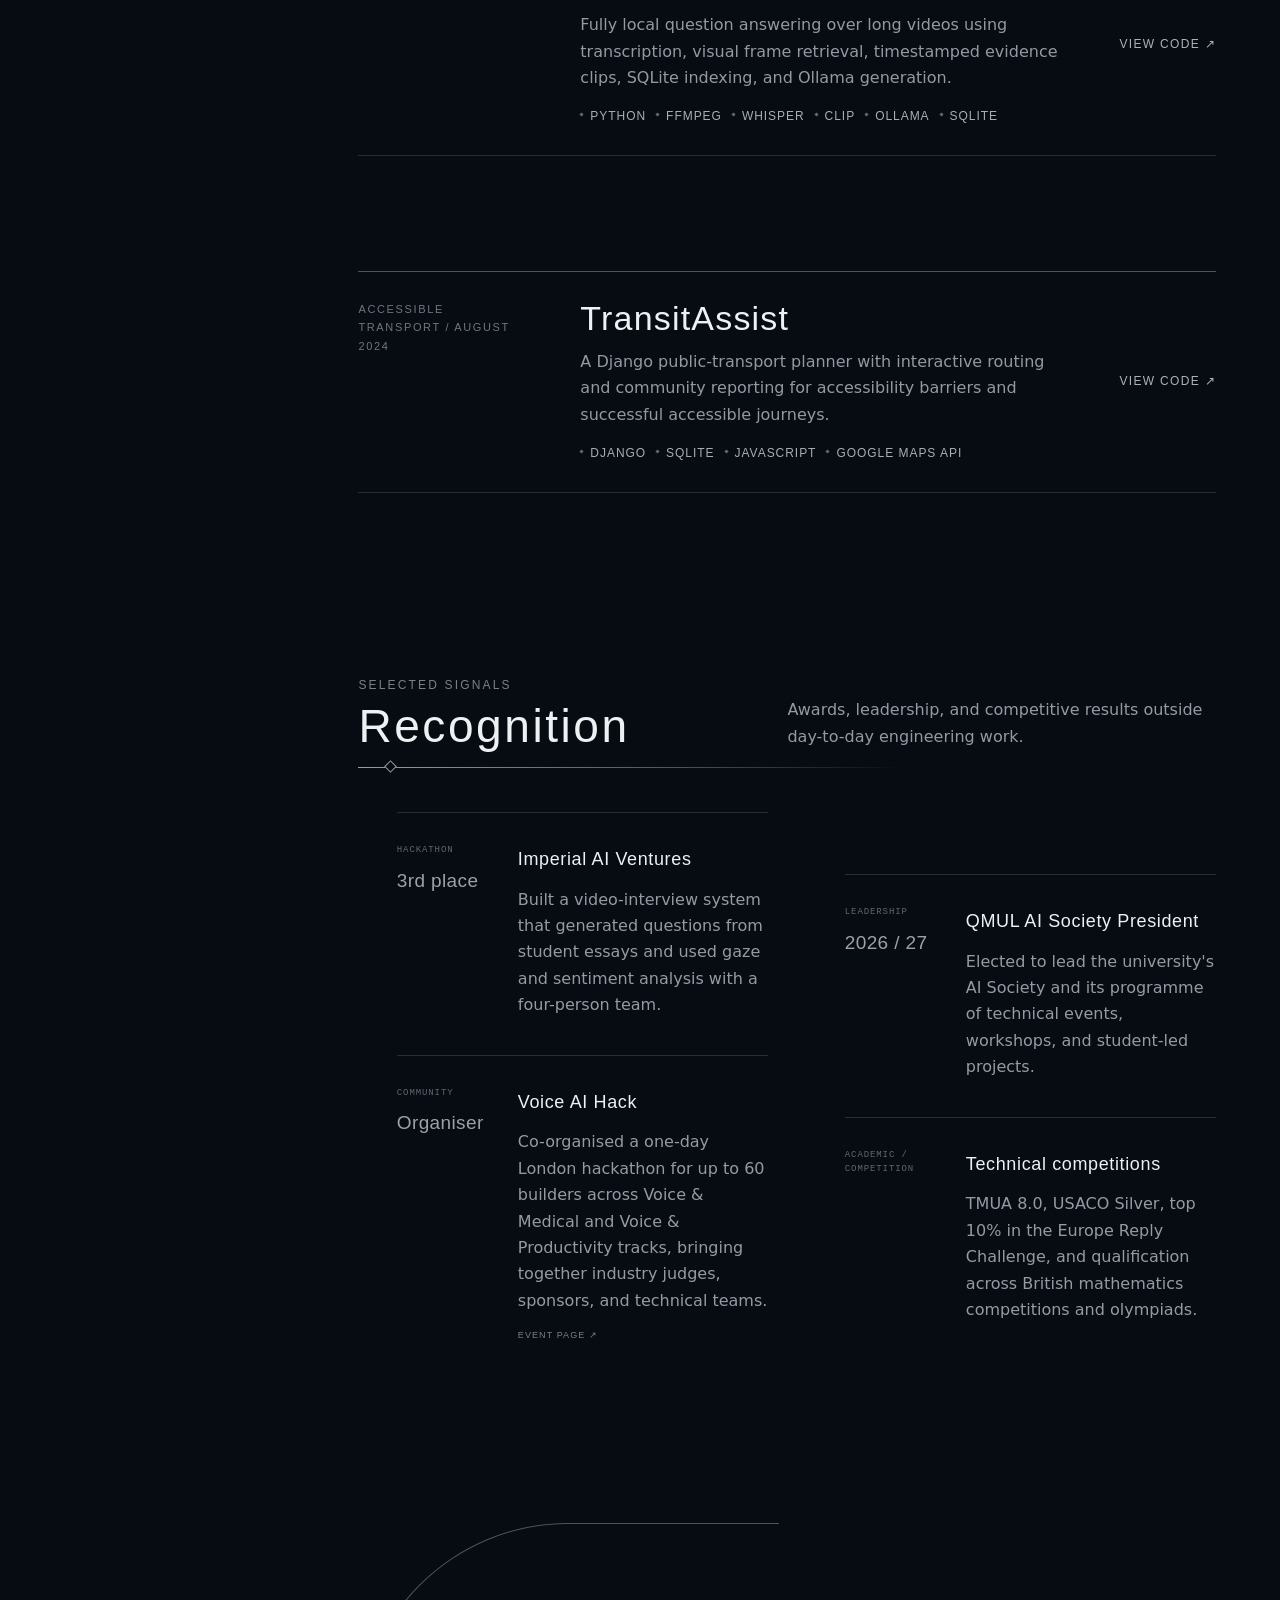
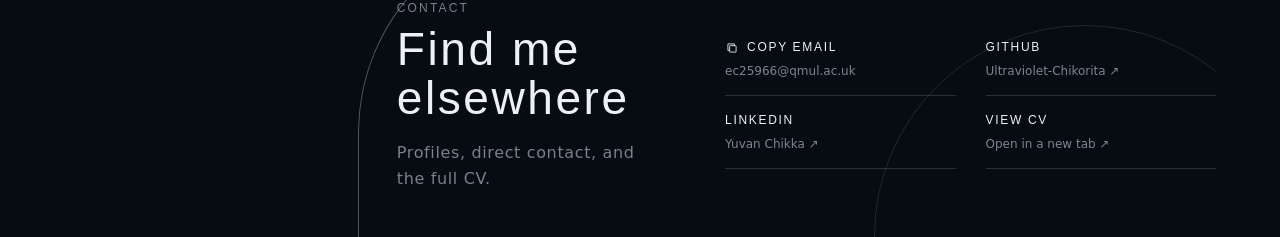
==== commit feda978f: "mobile" ====
--- a/index.html
+++ b/index.html
@@ -4,26 +4,147 @@
   <meta charset="utf-8">
   <meta name="viewport" content="width=device-width, initial-scale=1">
   <meta name="theme-color" content="#070b12">
+  <meta name="author" content="Yuvan Aarya Chikka">
+  <meta
+    name="robots"
+    content="index, follow, max-image-preview:large, max-snippet:-1, max-video-preview:-1">
   <meta
     name="description"
-    content="Yuvan Chikka - Computer Science student, AI engineer, and fullstack developer in London.">
-  <meta property="og:title" content="Yuvan Chikka - AI Engineer &amp; Fullstack Developer">
+    content="Portfolio of Yuvan Chikka, a London-based AI engineer and Computer Science student building Python backends, multimodal systems, and AI safety research.">
+  <link rel="canonical" href="https://ultraviolet-chikorita.github.io/">
+  <link
+    rel="alternate"
+    type="text/markdown"
+    href="https://ultraviolet-chikorita.github.io/portfolio.md"
+    title="Yuvan Chikka portfolio in Markdown">
+  <link
+    rel="describedby"
+    type="text/plain"
+    href="https://ultraviolet-chikorita.github.io/llms.txt">
+  <link rel="me" href="https://github.com/Ultraviolet-Chikorita">
+  <link rel="me" href="https://www.linkedin.com/in/yuvan-chikka-2b053a295/">
+  <meta property="og:title" content="Yuvan Chikka — AI Engineer &amp; Fullstack Developer">
   <meta
     property="og:description"
-    content="Python-first AI systems, backend engineering, and fullstack product delivery.">
-  <meta property="og:type" content="website">
-  <meta property="og:image" content="assets/og.png">
+    content="Python-first AI engineering, backend systems, multimodal projects, and AI safety research.">
+  <meta property="og:type" content="profile">
+  <meta property="og:url" content="https://ultraviolet-chikorita.github.io/">
+  <meta property="og:site_name" content="Yuvan Chikka — Portfolio">
+  <meta property="og:locale" content="en_GB">
+  <meta property="profile:first_name" content="Yuvan Aarya">
+  <meta property="profile:last_name" content="Chikka">
+  <meta property="profile:username" content="Ultraviolet-Chikorita">
+  <meta property="og:image" content="https://ultraviolet-chikorita.github.io/assets/og.png">
+  <meta property="og:image:type" content="image/png">
+  <meta property="og:image:width" content="1730">
+  <meta property="og:image:height" content="909">
   <meta
     property="og:image:alt"
     content="Yuvan Chikka portfolio preview with a modern Art Deco eye motif.">
   <meta name="twitter:card" content="summary_large_image">
-  <meta name="twitter:title" content="Yuvan Chikka - AI Engineer &amp; Fullstack Developer">
+  <meta name="twitter:title" content="Yuvan Chikka — AI Engineer &amp; Fullstack Developer">
   <meta
     name="twitter:description"
-    content="Python-first AI systems, backend engineering, and fullstack product delivery.">
-  <meta name="twitter:image" content="assets/og.png">
-  <title>Yuvan Chikka - Portfolio</title>
-  <link rel="stylesheet" href="styles.css?v=58">
+    content="Python-first AI engineering, backend systems, multimodal projects, and AI safety research.">
+  <meta name="twitter:image" content="https://ultraviolet-chikorita.github.io/assets/og.png">
+  <meta
+    name="twitter:image:alt"
+    content="Yuvan Chikka portfolio preview with a modern Art Deco eye motif.">
+  <script type="application/ld+json">
+    {
+      "@context": "https://schema.org",
+      "@graph": [
+        {
+          "@type": "WebSite",
+          "@id": "https://ultraviolet-chikorita.github.io/#website",
+          "url": "https://ultraviolet-chikorita.github.io/",
+          "name": "Yuvan Chikka — Portfolio",
+          "description": "AI engineering, Python backend, multimodal systems, and AI safety research portfolio.",
+          "inLanguage": "en-GB",
+          "publisher": {
+            "@id": "https://ultraviolet-chikorita.github.io/#person"
+          }
+        },
+        {
+          "@type": "ProfilePage",
+          "@id": "https://ultraviolet-chikorita.github.io/#profile",
+          "url": "https://ultraviolet-chikorita.github.io/",
+          "name": "Yuvan Chikka — AI Engineer & Fullstack Developer",
+          "description": "Portfolio of Yuvan Chikka, a London-based AI engineer and Computer Science student.",
+          "inLanguage": "en-GB",
+          "isPartOf": {
+            "@id": "https://ultraviolet-chikorita.github.io/#website"
+          },
+          "mainEntity": {
+            "@id": "https://ultraviolet-chikorita.github.io/#person"
+          }
+        },
+        {
+          "@type": "Person",
+          "@id": "https://ultraviolet-chikorita.github.io/#person",
+          "name": "Yuvan Aarya Chikka",
+          "alternateName": [
+            "Yuvan Chikka",
+            "Ultraviolet-Chikorita"
+          ],
+          "url": "https://ultraviolet-chikorita.github.io/",
+          "description": "London-based AI engineer and Computer Science student working across AI safety, multimodal systems, Python backends, and fullstack delivery.",
+          "jobTitle": "Founding AI Engineer",
+          "homeLocation": {
+            "@type": "Place",
+            "name": "London, United Kingdom"
+          },
+          "worksFor": {
+            "@type": "Organization",
+            "name": "1soul.ai"
+          },
+          "affiliation": {
+            "@type": "CollegeOrUniversity",
+            "name": "Queen Mary University of London",
+            "url": "https://www.qmul.ac.uk/"
+          },
+          "sameAs": [
+            "https://github.com/Ultraviolet-Chikorita",
+            "https://www.linkedin.com/in/yuvan-chikka-2b053a295/"
+          ],
+          "knowsAbout": [
+            "Artificial intelligence",
+            "AI safety",
+            "Mechanistic interpretability",
+            "Multimodal retrieval",
+            "Python",
+            "FastAPI",
+            "Django",
+            "Machine learning",
+            "Backend engineering",
+            "Fullstack development"
+          ],
+          "hasCredential": [
+            {
+              "@type": "EducationalOccupationalCredential",
+              "name": "AWS Certified AI Practitioner",
+              "credentialCategory": "Professional certification",
+              "recognizedBy": {
+                "@type": "Organization",
+                "name": "Amazon Web Services"
+              }
+            },
+            {
+              "@type": "EducationalOccupationalCredential",
+              "name": "Technical AI Safety",
+              "credentialCategory": "Professional development programme",
+              "recognizedBy": {
+                "@type": "Organization",
+                "name": "BlueDot Impact"
+              }
+            }
+          ]
+        }
+      ]
+    }
+  </script>
+  <title>Yuvan Chikka | AI Engineer &amp; Fullstack Developer</title>
+  <link rel="stylesheet" href="styles.css?v=59">
 </head>
 <body>
   <div class="page-shell">
--- a/styles.css
+++ b/styles.css
@@ -2700,6 +2700,10 @@
     height: 110px;
   }
 
+  .experience-section {
+    overflow-x: clip;
+  }
+
   .degree-card,
   .credentials {
     padding: 36px 24px 30px;
